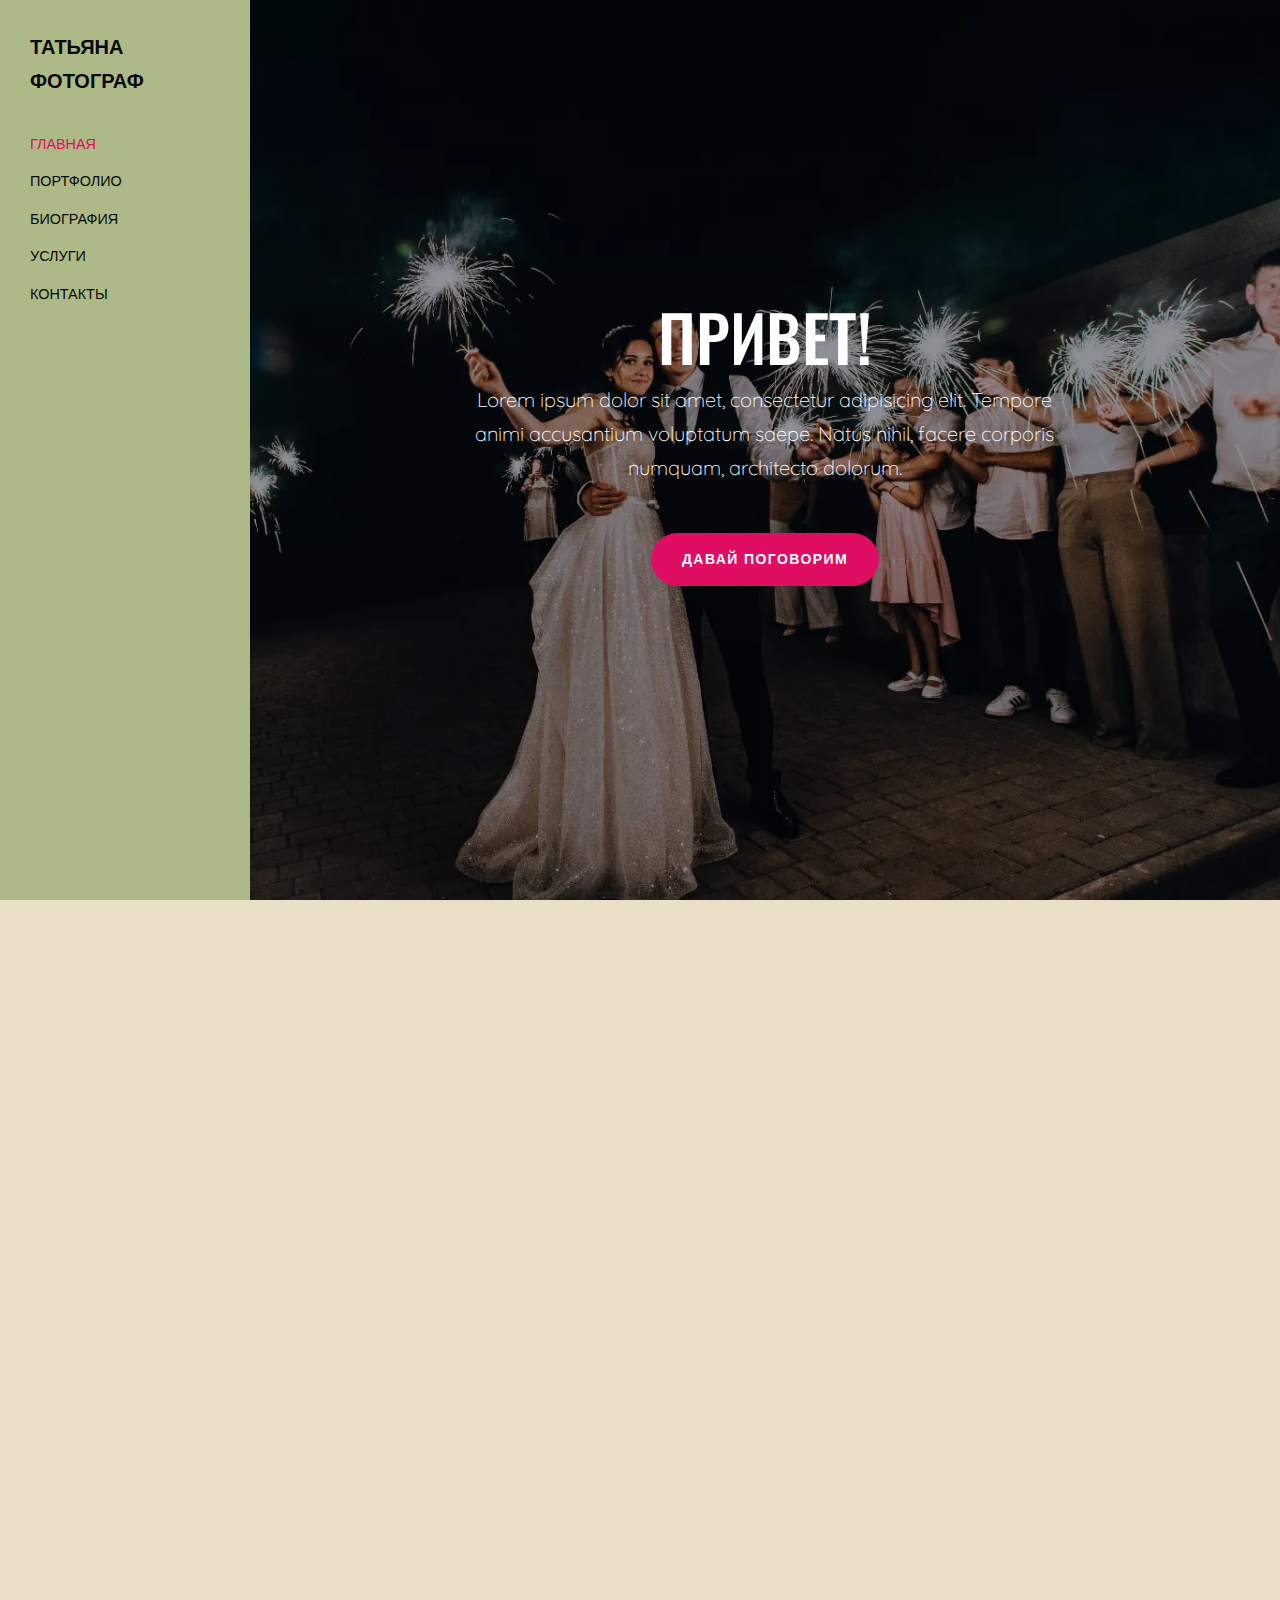
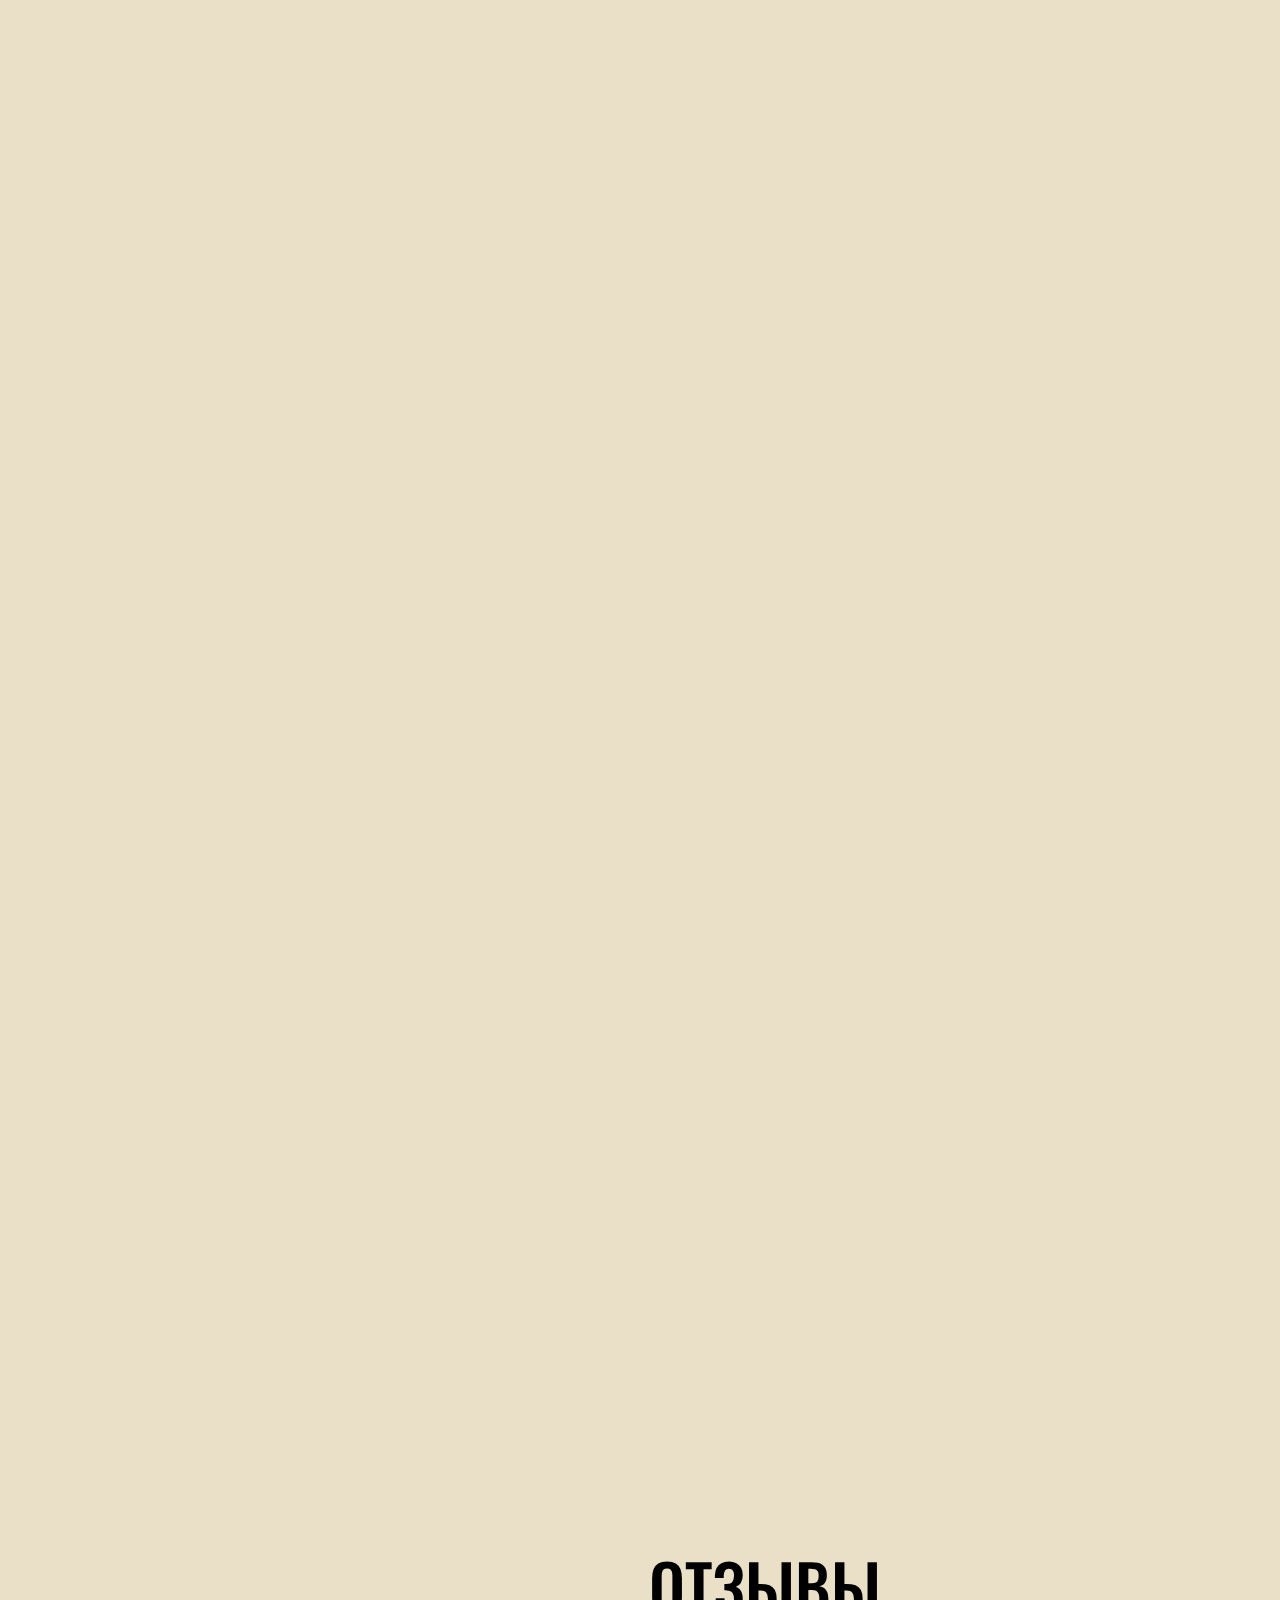
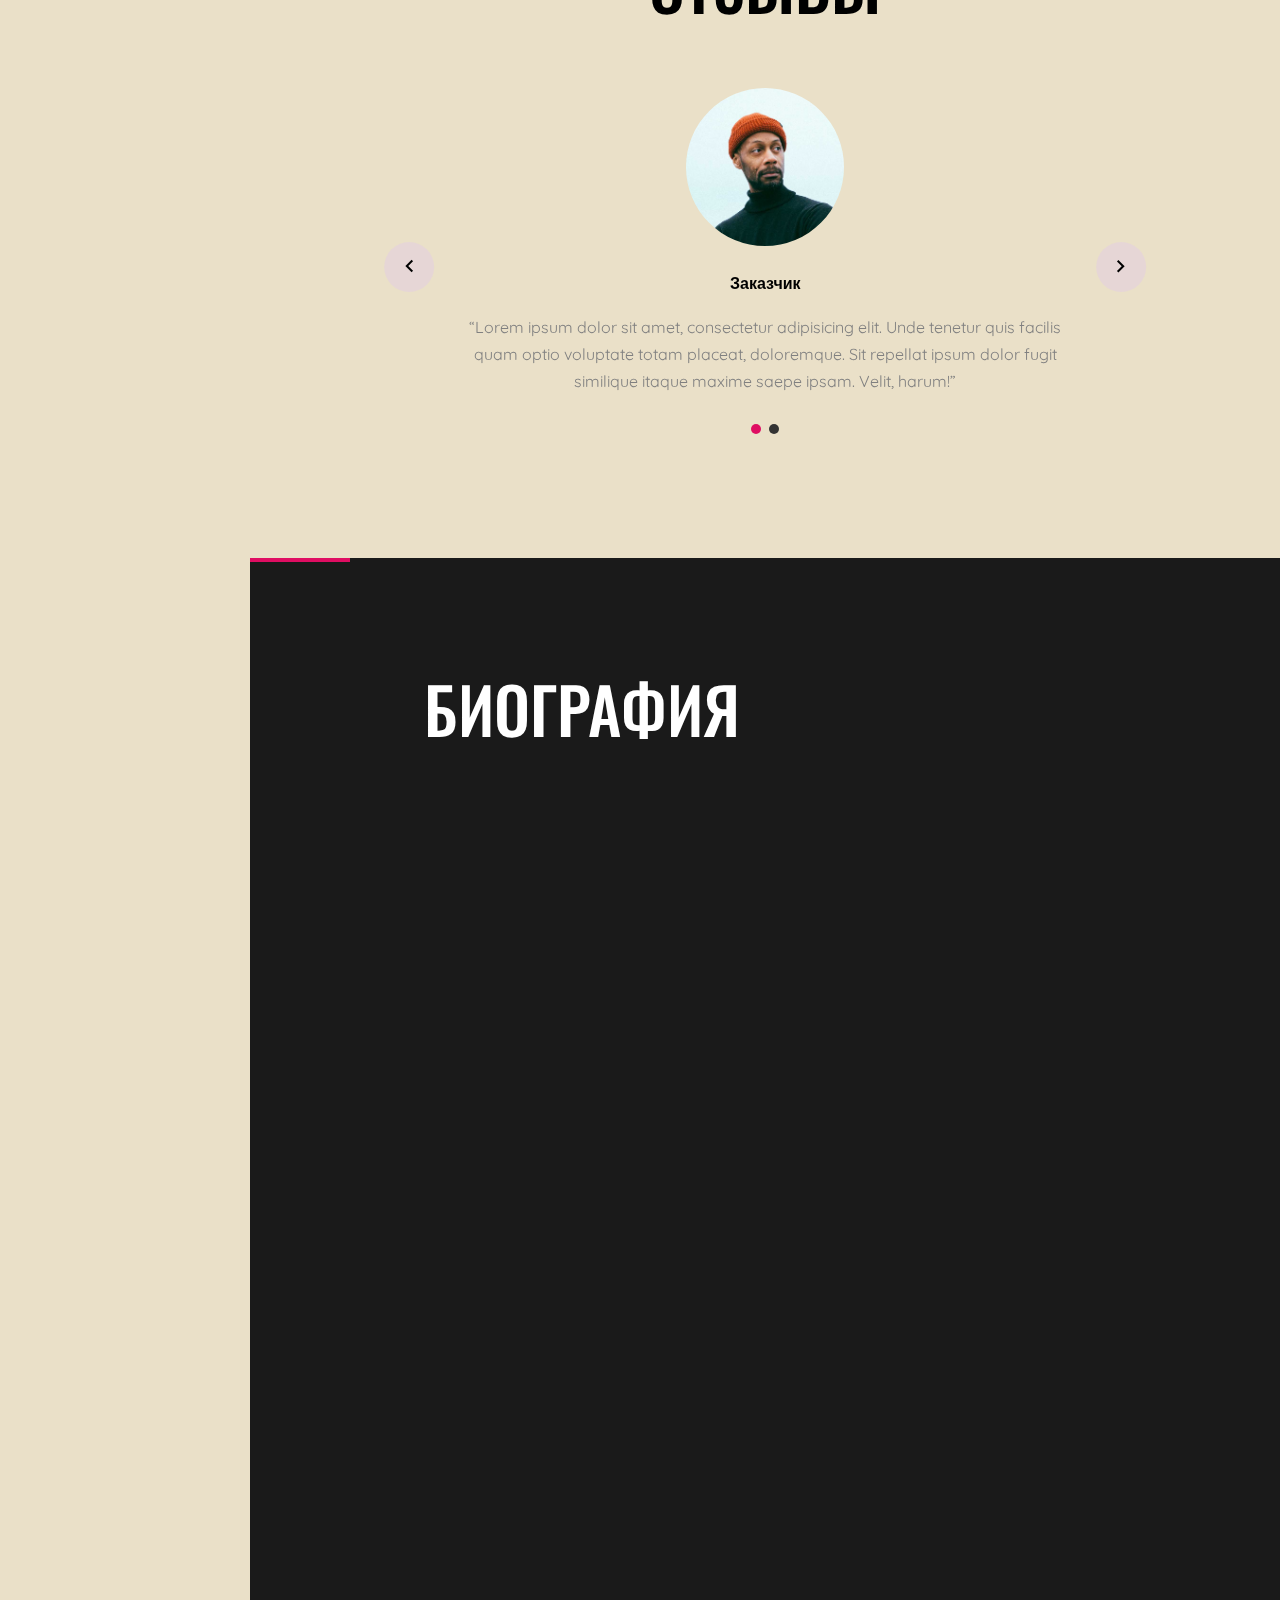
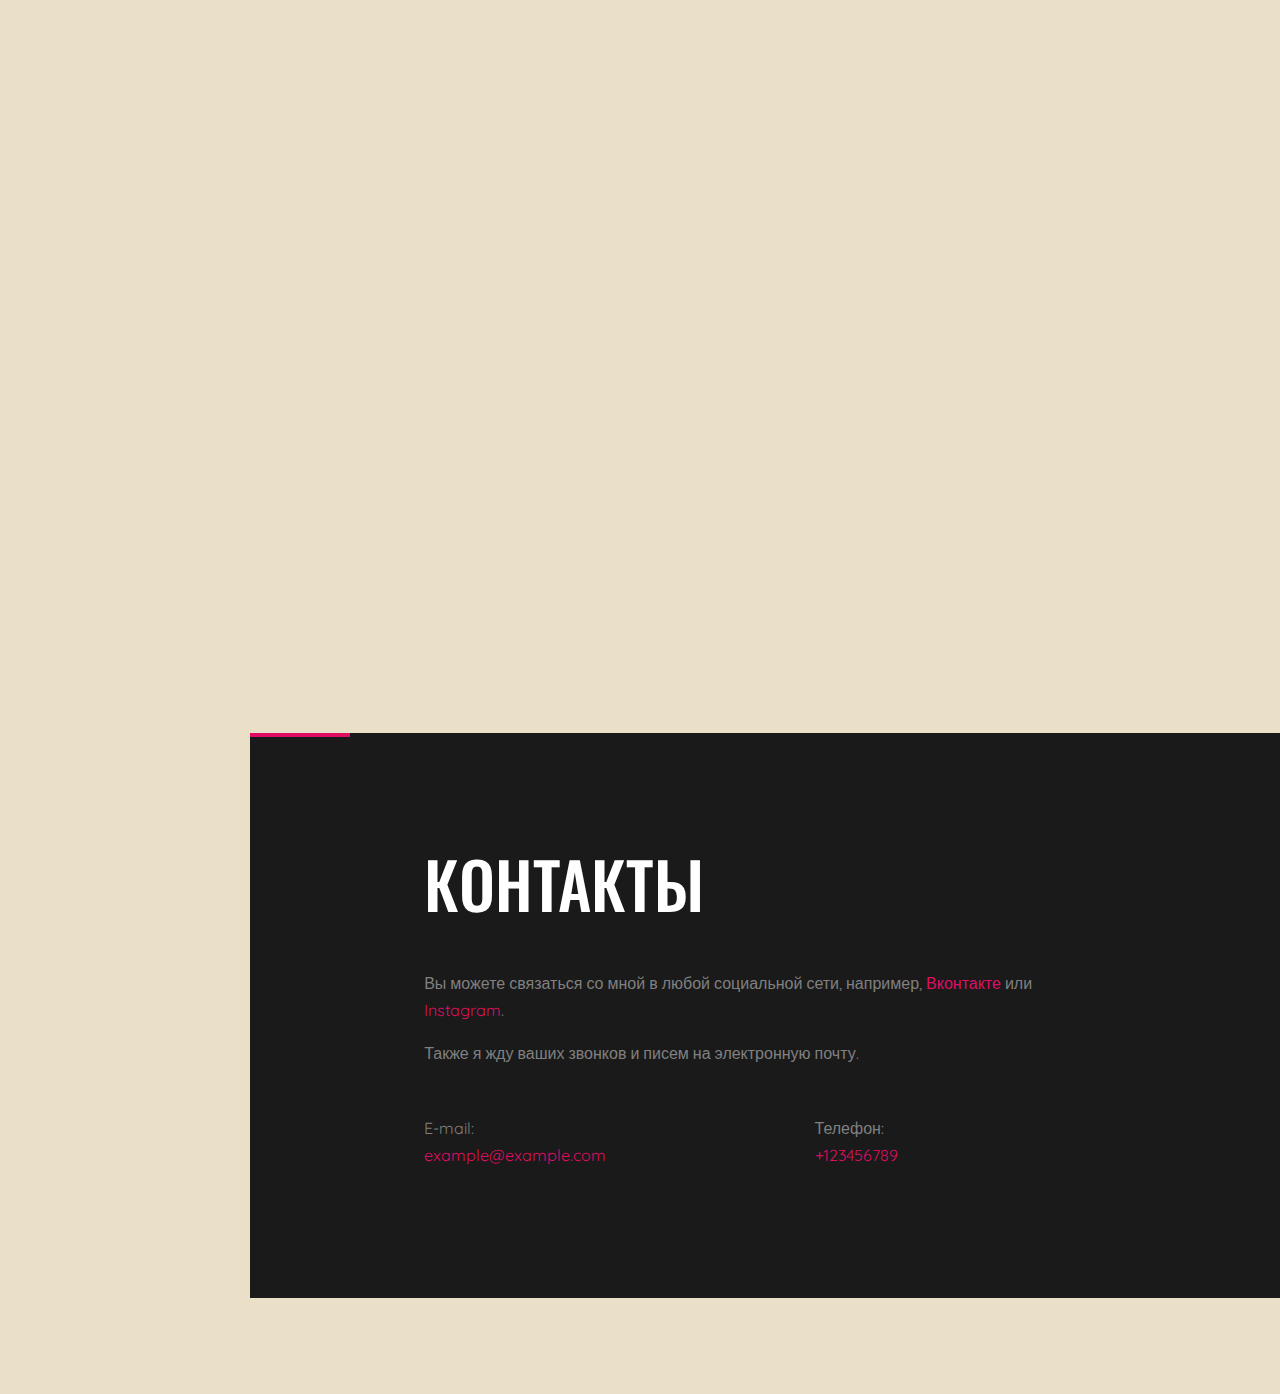
==== index.html @ 69d178c0 "new file:   css/style.css 	new file:   index.html 	new file:   single.html" ====
<!DOCTYPE html>
<html lang="ru">
  <head>
    <title>Татьяна &mdash; Фотограф</title>
    <meta charset="utf-8">
    <meta name="viewport" content="width=device-width, initial-scale=1, shrink-to-fit=no">
    <meta name="keywords" content="Базарова, Татьяна, Базарова Татьяна, Танюшка, Фотограф, Мичуринск, Тамбов, свадьбы, индивидуальные, съемки, фотография, фотографии">

    <link rel="shortcut icon" href="favicon.ico">
  
    <link href="https://fonts.googleapis.com/css?family=Quicksand:300,400,500,700,900|Oswald:400,700" rel="stylesheet">
    
    <link rel="stylesheet" href="fonts/icomoon/style.css">

    <link rel="stylesheet" href="css/bootstrap.min.css">
    <link rel="stylesheet" href="css/magnific-popup.css">
    <link rel="stylesheet" href="css/jquery-ui.css">
    <link rel="stylesheet" href="css/owl.carousel.min.css">
    <link rel="stylesheet" href="css/owl.theme.default.min.css">

    <link rel="stylesheet" href="css/bootstrap-datepicker.css">

    <link rel="stylesheet" href="fonts/flaticon/font/flaticon.css">

    <link rel="stylesheet" href="css/aos.css">
    <link rel="stylesheet" href="css/fancybox.min.css">

    <link rel="stylesheet" href="css/style.css">

  </head>
  <body data-spy="scroll" data-target=".site-navbar-target" data-offset="200">
  

  <div class="site-wrap">

  <div class="site-mobile-menu site-navbar-target">
    <div class="site-mobile-menu-header">
      <div class="site-mobile-menu-close mt-3">
        <span class="icon-close2 js-menu-toggle"></span>
      </div>
    </div>
    <div class="site-mobile-menu-body"></div>
  </div>

  <header class="header-bar d-flex d-lg-block align-items-center site-navbar-target" data-aos="fade-right">
    <div class="site-logo">
      <a href="index.html">Татьяна Фотограф</a>
    </div>
    
    <div class="d-inline-block d-lg-none ml-md-0 ml-auto py-3" style="position: relative; top: 3px;"><a href="#" class="site-menu-toggle js-menu-toggle text-black"><span class="icon-menu h3"></span></a></div>

    <div class="main-menu">
      <ul class="js-clone-nav">
        <li><a href="#section-home" class="nav-link">Главная</a></li>
        <li><a href="#section-photos" class="nav-link">Портфолио</a></li>
        <li><a href="#section-bio" class="nav-link">Биография</a></li>
        <li><a href="#section-blog" class="nav-link">Услуги</a></li>
        <li><a href="#section-contact" class="nav-link">Контакты</a></li>
      </ul>
      <!-- <ul class="social js-clone-nav">
        <li><a href="#"><span class="icon-facebook"></span></a></li>
        <li><a href="#"><span class="icon-twitter"></span></a></li>
        <li><a href="#"><span class="icon-instagram"></span></a></li>
      </ul> -->
    </div>
  </header> 

  <main class="main-content">

    <section class="site-section-hero bg-image" style="background-image: url('images/img_9.jpg');"  data-stellar-background-ratio="0.5" id="section-home">
        <div class="row justify-content-center align-items-center">
          <div class="col-md-7 text-center">
            <h1 class="text-white heading text-uppercase" data-aos="fade-up">Привет!</h1>
            <p class="lead text-white mb-5" data-aos="fade-up" data-aos-delay="100">Lorem ipsum dolor sit amet, consectetur adipisicing elit. Tempore animi accusantium voluptatum saepe. Natus nihil, facere corporis numquam, architecto dolorum.</p>
            <p data-aos="fade-up" data-aos-delay="100"><a href="#section-contact" class="btn btn-primary btn-md smoothscroll">Давай поговорим</a></p>
          </div>
        </div>
      </section>

    <div class="container-fluid">
        
      


      <section class="row align-items-stretch photos" id="section-photos">
        <div class="col-12">
        <div class="row align-items-stretch">
        
        <div class="col-6 col-md-6 col-lg-4" data-aos="fade-up">
          <a href="images/img_4.jpg" class="d-block photo-item" data-fancybox="gallery">
            <img src="images/img_4.jpg" alt="Image" class="img-fluid">
            <div class="photo-text-more">
              <span class="icon icon-search"></span>
            </div>
          </a>
        </div>
        <div class="col-6 col-md-6 col-lg-4" data-aos="fade-up" data-aos-delay="100">
          <a href="images/img_5.jpg" class="d-block photo-item" data-fancybox="gallery">
            <img src="images/img_5.jpg" alt="Image" class="img-fluid">
            <div class="photo-text-more">
              <span class="icon icon-search"></span>
            </div>
          </a>
        </div>
        <div class="col-6 col-md-6 col-lg-4" data-aos="fade-up" data-aos-delay="200">
          <a href="images/img_1.jpg" class="d-block photo-item" data-fancybox="gallery">
            <img src="images/img_1.jpg" alt="Image" class="img-fluid">
            <div class="photo-text-more">
              <span class="icon icon-search"></span>
            </div>
          </a>
        </div>

        <div class="col-6 col-md-6 col-lg-4" data-aos="fade-up">
          <a href="images/img_2.jpg" class="d-block photo-item" data-fancybox="gallery">
            <img src="images/img_2.jpg" alt="Image" class="img-fluid">
            <div class="photo-text-more">
              <span class="icon icon-search"></span>
            </div>
          </a>
        </div>
        <div class="col-6 col-md-6 col-lg-4" data-aos="fade-up" data-aos-delay="100">
          <a href="images/img_3.jpg" class="d-block photo-item" data-fancybox="gallery">
            <img src="images/img_3.jpg" alt="Image" class="img-fluid">
            <div class="photo-text-more">
              <span class="icon icon-search"></span>
            </div>
          </a>
        </div>
        <div class="col-6 col-md-6 col-lg-4" data-aos="fade-up" data-aos-delay="200">
          <a href="images/img_6.jpg" class="d-block photo-item" data-fancybox="gallery">
            <img src="images/img_6.jpg" alt="Image" class="img-fluid">
            <div class="photo-text-more">
              <span class="icon icon-search"></span>
            </div>
          </a>
        </div>

        <div class="col-6 col-md-6 col-lg-4" data-aos="fade-up">
          <a href="images/img_7.jpg" class="d-block photo-item" data-fancybox="gallery">
            <img src="images/img_7.jpg" alt="Image" class="img-fluid">
            <div class="photo-text-more">
              <span class="icon icon-search"></span>
            </div>
          </a>
        </div>
        <div class="col-6 col-md-6 col-lg-4" data-aos="fade-up" data-aos-delay="100">
          <a href="images/img_8.jpg" class="d-block photo-item" data-fancybox="gallery">
            <img src="images/img_8.jpg" alt="Image" class="img-fluid">
            <div class="photo-text-more">
              <span class="icon icon-search"></span>
            </div>
          </a>
        </div>
        <div class="col-6 col-md-6 col-lg-4" data-aos="fade-up" data-aos-delay="200">
          <a href="images/img_9.jpg" class="d-block photo-item" data-fancybox="gallery">
            <img src="images/img_9.jpg" alt="Image" class="img-fluid">
            <div class="photo-text-more">
              <span class="icon icon-search"></span>
            </div>
          </a>
        </div>


        <div class="col-6 col-md-6 col-lg-4" data-aos="fade-up">
          <a href="images/img_10.jpg" class="d-block photo-item" data-fancybox="gallery">
            <img src="images/img_10.jpg" alt="Image" class="img-fluid">
            <div class="photo-text-more">
              <span class="icon icon-search"></span>
            </div>
          </a>
        </div>
        <div class="col-6 col-md-6 col-lg-4" data-aos="fade-up" data-aos-delay="100">
          <a href="images/img_1.jpg" class="d-block photo-item" data-fancybox="gallery">
            <img src="images/img_1.jpg" alt="Image" class="img-fluid">
            <div class="photo-text-more">
              <span class="icon icon-search"></span>
            </div>
          </a>
        </div>
        <div class="col-6 col-md-6 col-lg-4" data-aos="fade-up" data-aos-delay="200">
          <a href="images/img_2.jpg" class="d-block photo-item" data-fancybox="gallery">
            <img src="images/img_2.jpg" alt="Image" class="img-fluid">
            <div class="photo-text-more">
              <span class="icon icon-search"></span>
            </div>
          </a>
        </div>

        <div class="col-6 col-md-6 col-lg-4" data-aos="fade-up">
          <a href="images/img_3.jpg" class="d-block photo-item" data-fancybox="gallery">
            <img src="images/img_3.jpg" alt="Image" class="img-fluid">
            <div class="photo-text-more">
              <span class="icon icon-search"></span>
            </div>
          </a>
        </div>
        <div class="col-6 col-md-6 col-lg-4" data-aos="fade-up" data-aos-delay="100">
          <a href="images/img_4.jpg" class="d-block photo-item" data-fancybox="gallery">
            <img src="images/img_4.jpg" alt="Image" class="img-fluid">
            <div class="photo-text-more">
              <span class="icon icon-search"></span>
            </div>
          </a>
        </div>
        <div class="col-6 col-md-6 col-lg-4" data-aos="fade-up" data-aos-delay="200">
          <a href="images/img_5.jpg" class="d-block photo-item" data-fancybox="gallery">
            <img src="images/img_5.jpg" alt="Image" class="img-fluid">
            <div class="photo-text-more">
              <span class="icon icon-search"></span>
            </div>
          </a>
        </div>

        <div class="col-6 col-md-6 col-lg-4" data-aos="fade-up">
          <a href="images/img_6.jpg" class="d-block photo-item" data-fancybox="gallery">
            <img src="images/img_6.jpg" alt="Image" class="img-fluid">
            <div class="photo-text-more">
              <span class="icon icon-search"></span>
            </div>
          </a>
        </div>
        <div class="col-6 col-md-6 col-lg-4" data-aos="fade-up" data-aos-delay="100">
          <a href="images/img_7.jpg" class="d-block photo-item" data-fancybox="gallery">
            <img src="images/img_7.jpg" alt="Image" class="img-fluid">
            <div class="photo-text-more">
              <span class="icon icon-search"></span>
            </div>
          </a>
        </div>
        <div class="col-6 col-md-6 col-lg-4" data-aos="fade-up" data-aos-delay="200">
          <a href="images/img_8.jpg" class="d-block photo-item" data-fancybox="gallery">
            <img src="images/img_8.jpg" alt="Image" class="img-fluid">
            <div class="photo-text-more">
              <span class="icon icon-search"></span>
            </div>
          </a>
        </div>

        <div class="col-6 col-md-6 col-lg-4" data-aos="fade-up" data-aos-delay="100">
          <a href="images/img_9.jpg" class="d-block photo-item" data-fancybox="gallery">
            <img src="images/img_9.jpg" alt="Image" class="img-fluid">
            <div class="photo-text-more">
              <span class="icon icon-search"></span>
            </div>
          </a>
        </div>
        <div class="col-6 col-md-6 col-lg-4" data-aos="fade-up" data-aos-delay="100">
          <a href="images/img_4.jpg" class="d-block photo-item" data-fancybox="gallery">
            <img src="images/img_4.jpg" alt="Image" class="img-fluid">
            <div class="photo-text-more">
              <span class="icon icon-search"></span>
            </div>
          </a>
        </div>
        <div class="col-6 col-md-6 col-lg-4" data-aos="fade-up" data-aos-delay="200">
          <a href="images/img_5.jpg" class="d-block photo-item" data-fancybox="gallery">
            <img src="images/img_5.jpg" alt="Image" class="img-fluid">
            <div class="photo-text-more">
              <span class="icon icon-search"></span>
            </div>
          </a>
        </div>

        

      </div>
        
    </div>
      </section> <!-- #section-photos -->

      <section class="site-section" id="section-testimonial">
        <div class="container">
          <div class="row justify-content-center">
            <div class="col-md-8 text-center">
              <h2 class="heading text-uppercase text-black">Отзывы</h2>

              <div class="row justify-content-center">
                <div class="col-md-12">

                  <div class="owl-carousel slide-one-item home-slider">

                    <div class="testimony text-center px-md-4">
                      <figure class="mx-auto d-inline-block">
                        <img src="images/person_2.jpg" alt="Image" class="mx-auto img-fluid w-25 rounded-circle">
                      </figure>
                      <p class="text-black"><strong>Заказчик</strong></p>
                      <blockquote>
                        <p>&ldquo;Lorem ipsum dolor sit amet, consectetur adipisicing elit. Unde tenetur quis facilis 
                          quam optio voluptate totam placeat, doloremque. Sit repellat ipsum dolor fugit similique itaque maxime saepe ipsam. Velit, harum!&rdquo;</p>
                      </blockquote>
                    </div>

                    <div class="testimony text-center px-md-4">
                      <figure class="mx-auto d-inline-block">
                        <img src="images/person_4.jpg" alt="Image" class="mx-auto img-fluid w-25 rounded-circle">
                      </figure>
                      <p class="text-black"><strong>Заказчик</strong></p>
                      <blockquote>
                        <p>&ldquo;Lorem ipsum dolor sit amet, consectetur adipisicing elit. Unde tenetur quis facilis 
                          quam optio voluptate totam placeat, doloremque. Sit repellat ipsum dolor fugit similique itaque maxime saepe ipsam. Velit, harum!&rdquo;</p>
                      </blockquote>
                    </div>

                  </div>

                </div>
              </div>
            </div>
          </div>
        </div>
      </section>
      
      <section class="site-section darken-bg" id="section-bio">
        <div class="container">
          <div class="row justify-content-center">
            <div class="col-md-8">
              <h2 class="heading text-uppercase text-white">Биография</h2>
              <figure class="mb-5" data-aos="fade-up"><img src="images/person_3.jpg" alt="Image" class="mx-auto img-fluid w-50 rounded"></figure>
              <div data-aos="fade-up"  data-aos-delay="100">
              <h2 class="text-white">Привет, я Татьяна</h2>
              <p>Lorem ipsum dolor sit amet, consectetur adipisicing elit. Dolor aperiam a velit. Harum eligendi quod reiciendis quos ullam libero est dolor, <a href="#">corporis dolores assumenda</a>, delectus, quidem voluptatibus dolorum temporibus enim!</p>
              <p>Neque facilis soluta, accusantium quaerat, adipisci porro animi, hic fugiat id vero placeat dolorem accusamus sapiente odio consequatur debitis beatae eius quos alias. In recusandae magnam quis ipsum, asperiores mollitia!</p>
              <h3 class="text-white mt-5">Фотограф с большим опытом</h3>
              <p>Tempore repudiandae <a href="#">rerum numquam iste</a>, quibusdam omnis voluptates quaerat veniam neque odit sit vel dolores. Optio eveniet ex laborum similique inventore sapiente tenetur. Ipsam aliquam esse voluptate qui reiciendis. Harum.</p>
              <div class="d-block d-md-flex mt-5">
                <div class="mr-md-auto mr-2">
                  <ul class="ul-check list-unstyled success">
                    <li>Optio eveniet ex laborum</li>
                    <li>Inventore sapiente tenetur</li>
                    <li>Ipsam aliquam esse</li>
                  </ul>
                </div>
                <div class="mr-md-auto">
                  <ul class="ul-check list-unstyled success">
                    <li>Optio eveniet ex laborum</li>
                    <li>Inventore sapiente tenetur</li>
                    <li>Ipsam aliquam esse</li>
                  </ul>
                </div>

              </div>
              </div>
            </div>
          </div>
        </div>
      </section>

      <section class="site-section" id="section-blog">
        <div class="container">
          <div class="row justify-content-center">
            <div class="col-md-8">
              <div class="row">
                <h2 class="heading text-uppercase text-black"  data-aos="fade-up">Услуги</h2>
                <div class="col-md-12 mb-4" data-aos="fade-up">
                  <div class="d-md-flex d-block price align-items-start">
                    <div class="mr-0 mr-md-5 mb-3 img-wrap"><a href="single.html"><img src="images/blog_1.jpg" alt="Image" class="img-fluid"></a></div>
                    <div>
                      <h2 class="mt-0 mb-2"><a href="single.html">Свадебная съемка</a></h2>
                      <div class="meta mb-3">Стоимость <a href="#">2000 ₽</a></div>
                      <p>Lorem ipsum dolor sit amet, consectetur adipisicing elit. Officiis aliquid doloremque qui, saepe alias eum?</p>
                    </div>
                  </div>
                </div>

                <div class="col-md-12 mb-4" data-aos="fade-up">
                  <div class="d-md-flex d-block price align-items-start">
                    <div class="mr-0 mr-md-5 mb-3 img-wrap"><a href="single.html"><img src="images/blog_2.jpg" alt="Image" class="img-fluid"></a></div>
                    <div>
                      <h2 class="mt-0 mb-2"><a href="single.html">Индивидуальная фотосессия</a></h2>
                      <div class="meta mb-3">Стоимость <a href="#">2000 ₽</a></div>
                      <p>Lorem ipsum dolor sit amet, consectetur adipisicing elit. Officiis aliquid doloremque qui, saepe alias eum?</p>
                    </div>
                  </div>
                </div>

                <div class="col-md-12 mb-4" data-aos="fade-up">
                  <div class="d-md-flex d-block price align-items-start">
                    <div class="mr-0 mr-md-5 mb-3 img-wrap"><a href="single.html"><img src="images/blog_3.jpg" alt="Image" class="img-fluid"></a></div>
                    <div>
                      <h2 class="mt-0 mb-2"><a href="single.html">Крестины</a></h2>
                      <div class="meta mb-3">Стоимость <a href="#">2000 ₽</a></div>
                      <p>Lorem ipsum dolor sit amet, consectetur adipisicing elit. Officiis aliquid doloremque qui, saepe alias eum?</p>
                    </div>
                  </div>
                </div>

                <div class="col-md-12 mb-4" data-aos="fade-up">
                  <div class="d-md-flex d-block price align-items-start">
                    <div class="mr-0 mr-md-5 mb-3 img-wrap"><a href="single.html"><img src="images/blog_4.jpg" alt="Image" class="img-fluid"></a></div>
                    <div>
                      <h2 class="mt-0 mb-2"><a href="single.html">Праздничныя фотосессия</a></h2>
                      <div class="meta mb-3">Стоимость <a href="#">2000 ₽</a></div>
                      <p>Lorem ipsum dolor sit amet, consectetur adipisicing elit. Officiis aliquid doloremque qui, saepe alias eum?</p>
                    </div>
                  </div>
                </div>  

                <!-- <div class="col-12 text-center">
                  <div class="custom-pagination">
                    <span>1</span>
                    <a href="#">2</a>
                    <a href="#">3</a>
                    <span>...</span>
                    <a href="#">7</a>
                  </div> -->
                </div>
              </div>
            </div>
          </div>
        </div>
      </section>


      <section class="site-section darken-bg" id="section-contact">
        <div class="container">
          <div class="row justify-content-center">
            <div class="col-md-8">
              <h2 class="text-white mb-5 heading">Контакты</h2>
              <p>Вы можете связаться со мной в любой социальной сети, например, <a href="#">Вконтакте</a> или <a href="#">Instagram</a>.</p>
              <p>Также я жду ваших звонков и писем на электронную почту.</p>
              <div class="d-block d-md-flex mt-5">
                <div class="mr-md-auto mr-2">
                  <ul class="list-unstyled">
                    <li>E-mail:</li>
                    <li><a href="mailto:example@example.com">example@example.com</a></li>
                  </ul>
                </div>
                <div class="mr-md-auto">
                  <ul class="list-unstyled">
                    <li>Телефон:</li>
                    <li><a href="tel:+123456789">+123456789</a></li>
                  </ul>
                </div>

              </div>
              
              <!-- <table class="table table-bordered table-striped table-borderless">
                <tr>
                  <th>E-mail</th>
                  <th>Телефон</th>
                </tr>
                <tr>
                  <td><a href="mailto:example@example.com">example@example.com</a></td>
                  <td>+7999999999</td>
                </tr>
              </table> -->


              <!-- <form action="#">

                    <div class="row form-group">
                      <div class="col-md-6 mb-3 mb-md-0">
                        <label class="text-white" for="fname">Имя</label>
                        <input type="text" id="fname" class="form-control">
                      </div>
                      <div class="col-md-6">
                        <label class="text-white" for="lname">Фамилия</label>
                        <input type="text" id="lname" class="form-control">
                      </div>
                    </div>

                    <div class="row form-group">
                      
                      <div class="col-md-12">
                        <label class="text-white" for="email">Email</label> 
                        <input type="email" id="email" class="form-control">
                      </div>
                    </div>

                    <div class="row form-group">
                      
                      <div class="col-md-12">
                        <label class="text-white" for="subject">Тема</label> 
                        <input type="subject" id="subject" class="form-control">
                      </div>
                    </div>

                    <div class="row form-group mb-5">
                      <div class="col-md-12">
                        <label class="text-white" for="message">Сообщение</label> 
                        <textarea name="message" id="message" cols="30" rows="7" class="form-control" placeholder="Напишите здесь что бы Вы хотели бы обсудить..."></textarea>
                      </div>
                    </div>

                    <div class="row form-group">
                      <div class="col-md-12">
                        <input type="submit" value="Отправить" class="btn btn-primary btn-md text-white">
                      </div>
                    </div>

        
                  </form> -->
            </div>
          </div>
        </div>
      </section>

      <div class="row justify-content-center">
        <div class="col-md-12 text-center py-5">
        </div>
      </div>
    </div>
  </main>

</div> <!-- .site-wrap -->

  <script src="js/jquery-3.3.1.min.js"></script>
  <script src="js/jquery-migrate-3.0.1.min.js"></script>
  <script src="js/jquery.easing.1.3.js"></script>
  <script src="js/jquery-ui.js"></script>
  <script src="js/popper.min.js"></script>
  <script src="js/bootstrap.min.js"></script>
  <script src="js/owl.carousel.min.js"></script>
  <script src="js/jquery.stellar.min.js"></script>
  <script src="js/jquery.countdown.min.js"></script>
  <script src="js/jquery.magnific-popup.min.js"></script>
  <script src="js/bootstrap-datepicker.min.js"></script>
  <script src="js/aos.js"></script>
  

  <script src="js/jquery.fancybox.min.js"></script>

  <script src="js/main.js"></script>
    
  </body>
</html>
---- fonts/icomoon/style.css ----
@font-face {
  font-family: 'icomoon';
  src:  url('fonts/icomoon.eot?10si43');
  src:  url('fonts/icomoon.eot?10si43#iefix') format('embedded-opentype'),
    url('fonts/icomoon.ttf?10si43') format('truetype'),
    url('fonts/icomoon.woff?10si43') format('woff'),
    url('fonts/icomoon.svg?10si43#icomoon') format('svg');
  font-weight: normal;
  font-style: normal;
}

[class^="icon-"], [class*=" icon-"] {
  /* use !important to prevent issues with browser extensions that change fonts */
  font-family: 'icomoon' !important;
  speak: none;
  font-style: normal;
  font-weight: normal;
  font-variant: normal;
  text-transform: none;
  line-height: 1;

  /* Better Font Rendering =========== */
  -webkit-font-smoothing: antialiased;
  -moz-osx-font-smoothing: grayscale;
}

.icon-asterisk:before {
  content: "\f069";
}
.icon-plus:before {
  content: "\f067";
}
.icon-question:before {
  content: "\f128";
}
.icon-minus:before {
  content: "\f068";
}
.icon-glass:before {
  content: "\f000";
}
.icon-music:before {
  content: "\f001";
}
.icon-search:before {
  content: "\f002";
}
.icon-envelope-o:before {
  content: "\f003";
}
.icon-heart:before {
  content: "\f004";
}
.icon-star:before {
  content: "\f005";
}
.icon-star-o:before {
  content: "\f006";
}
.icon-user:before {
  content: "\f007";
}
.icon-film:before {
  content: "\f008";
}
.icon-th-large:before {
  content: "\f009";
}
.icon-th:before {
  content: "\f00a";
}
.icon-th-list:before {
  content: "\f00b";
}
.icon-check:before {
  content: "\f00c";
}
.icon-close:before {
  content: "\f00d";
}
.icon-remove:before {
  content: "\f00d";
}
.icon-times:before {
  content: "\f00d";
}
.icon-search-plus:before {
  content: "\f00e";
}
.icon-search-minus:before {
  content: "\f010";
}
.icon-power-off:before {
  content: "\f011";
}
.icon-signal:before {
  content: "\f012";
}
.icon-cog:before {
  content: "\f013";
}
.icon-gear:before {
  content: "\f013";
}
.icon-trash-o:before {
  content: "\f014";
}
.icon-home:before {
  content: "\f015";
}
.icon-file-o:before {
  content: "\f016";
}
.icon-clock-o:before {
  content: "\f017";
}
.icon-road:before {
  content: "\f018";
}
.icon-download:before {
  content: "\f019";
}
.icon-arrow-circle-o-down:before {
  content: "\f01a";
}
.icon-arrow-circle-o-up:before {
  content: "\f01b";
}
.icon-inbox:before {
  content: "\f01c";
}
.icon-play-circle-o:before {
  content: "\f01d";
}
.icon-repeat:before {
  content: "\f01e";
}
.icon-rotate-right:before {
  content: "\f01e";
}
.icon-refresh:before {
  content: "\f021";
}
.icon-list-alt:before {
  content: "\f022";
}
.icon-lock:before {
  content: "\f023";
}
.icon-flag:before {
  content: "\f024";
}
.icon-headphones:before {
  content: "\f025";
}
.icon-volume-off:before {
  content: "\f026";
}
.icon-volume-down:before {
  content: "\f027";
}
.icon-volume-up:before {
  content: "\f028";
}
.icon-qrcode:before {
  content: "\f029";
}
.icon-barcode:before {
  content: "\f02a";
}
.icon-tag:before {
  content: "\f02b";
}
.icon-tags:before {
  content: "\f02c";
}
.icon-book:before {
  content: "\f02d";
}
.icon-bookmark:before {
  content: "\f02e";
}
.icon-print:before {
  content: "\f02f";
}
.icon-camera:before {
  content: "\f030";
}
.icon-font:before {
  content: "\f031";
}
.icon-bold:before {
  content: "\f032";
}
.icon-italic:before {
  content: "\f033";
}
.icon-text-height:before {
  content: "\f034";
}
.icon-text-width:before {
  content: "\f035";
}
.icon-align-left:before {
  content: "\f036";
}
.icon-align-center:before {
  content: "\f037";
}
.icon-align-right:before {
  content: "\f038";
}
.icon-align-justify:before {
  content: "\f039";
}
.icon-list:before {
  content: "\f03a";
}
.icon-dedent:before {
  content: "\f03b";
}
.icon-outdent:before {
  content: "\f03b";
}
.icon-indent:before {
  content: "\f03c";
}
.icon-video-camera:before {
  content: "\f03d";
}
.icon-image:before {
  content: "\f03e";
}
.icon-photo:before {
  content: "\f03e";
}
.icon-picture-o:before {
  content: "\f03e";
}
.icon-pencil:before {
  content: "\f040";
}
.icon-map-marker:before {
  content: "\f041";
}
.icon-adjust:before {
  content: "\f042";
}
.icon-tint:before {
  content: "\f043";
}
.icon-edit:before {
  content: "\f044";
}
.icon-pencil-square-o:before {
  content: "\f044";
}
.icon-share-square-o:before {
  content: "\f045";
}
.icon-check-square-o:before {
  content: "\f046";
}
.icon-arrows:before {
  content: "\f047";
}
.icon-step-backward:before {
  content: "\f048";
}
.icon-fast-backward:before {
  content: "\f049";
}
.icon-backward:before {
  content: "\f04a";
}
.icon-play:before {
  content: "\f04b";
}
.icon-pause:before {
  content: "\f04c";
}
.icon-stop:before {
  content: "\f04d";
}
.icon-forward:before {
  content: "\f04e";
}
.icon-fast-forward:before {
  content: "\f050";
}
.icon-step-forward:before {
  content: "\f051";
}
.icon-eject:before {
  content: "\f052";
}
.icon-chevron-left:before {
  content: "\f053";
}
.icon-chevron-right:before {
  content: "\f054";
}
.icon-plus-circle:before {
  content: "\f055";
}
.icon-minus-circle:before {
  content: "\f056";
}
.icon-times-circle:before {
  content: "\f057";
}
.icon-check-circle:before {
  content: "\f058";
}
.icon-question-circle:before {
  content: "\f059";
}
.icon-info-circle:before {
  content: "\f05a";
}
.icon-crosshairs:before {
  content: "\f05b";
}
.icon-times-circle-o:before {
  content: "\f05c";
}
.icon-check-circle-o:before {
  content: "\f05d";
}
.icon-ban:before {
  content: "\f05e";
}
.icon-arrow-left:before {
  content: "\f060";
}
.icon-arrow-right:before {
  content: "\f061";
}
.icon-arrow-up:before {
  content: "\f062";
}
.icon-arrow-down:before {
  content: "\f063";
}
.icon-mail-forward:before {
  content: "\f064";
}
.icon-share:before {
  content: "\f064";
}
.icon-expand:before {
  content: "\f065";
}
.icon-compress:before {
  content: "\f066";
}
.icon-exclamation-circle:before {
  content: "\f06a";
}
.icon-gift:before {
  content: "\f06b";
}
.icon-leaf:before {
  content: "\f06c";
}
.icon-fire:before {
  content: "\f06d";
}
.icon-eye:before {
  content: "\f06e";
}
.icon-eye-slash:before {
  content: "\f070";
}
.icon-exclamation-triangle:before {
  content: "\f071";
}
.icon-warning:before {
  content: "\f071";
}
.icon-plane:before {
  content: "\f072";
}
.icon-calendar:before {
  content: "\f073";
}
.icon-random:before {
  content: "\f074";
}
.icon-comment:before {
  content: "\f075";
}
.icon-magnet:before {
  content: "\f076";
}
.icon-chevron-up:before {
  content: "\f077";
}
.icon-chevron-down:before {
  content: "\f078";
}
.icon-retweet:before {
  content: "\f079";
}
.icon-shopping-cart:before {
  content: "\f07a";
}
.icon-folder:before {
  content: "\f07b";
}
.icon-folder-open:before {
  content: "\f07c";
}
.icon-arrows-v:before {
  content: "\f07d";
}
.icon-arrows-h:before {
  content: "\f07e";
}
.icon-bar-chart:before {
  content: "\f080";
}
.icon-bar-chart-o:before {
  content: "\f080";
}
.icon-twitter-square:before {
  content: "\f081";
}
.icon-facebook-square:before {
  content: "\f082";
}
.icon-camera-retro:before {
  content: "\f083";
}
.icon-key:before {
  content: "\f084";
}
.icon-cogs:before {
  content: "\f085";
}
.icon-gears:before {
  content: "\f085";
}
.icon-comments:before {
  content: "\f086";
}
.icon-thumbs-o-up:before {
  content: "\f087";
}
.icon-thumbs-o-down:before {
  content: "\f088";
}
.icon-star-half:before {
  content: "\f089";
}
.icon-heart-o:before {
  content: "\f08a";
}
.icon-sign-out:before {
  content: "\f08b";
}
.icon-linkedin-square:before {
  content: "\f08c";
}
.icon-thumb-tack:before {
  content: "\f08d";
}
.icon-external-link:before {
  content: "\f08e";
}
.icon-sign-in:before {
  content: "\f090";
}
.icon-trophy:before {
  content: "\f091";
}
.icon-github-square:before {
  content: "\f092";
}
.icon-upload:before {
  content: "\f093";
}
.icon-lemon-o:before {
  content: "\f094";
}
.icon-phone:before {
  content: "\f095";
}
.icon-square-o:before {
  content: "\f096";
}
.icon-bookmark-o:before {
  content: "\f097";
}
.icon-phone-square:before {
  content: "\f098";
}
.icon-twitter:before {
  content: "\f099";
}
.icon-facebook:before {
  content: "\f09a";
}
.icon-facebook-f:before {
  content: "\f09a";
}
.icon-github:before {
  content: "\f09b";
}
.icon-unlock:before {
  content: "\f09c";
}
.icon-credit-card:before {
  content: "\f09d";
}
.icon-feed:before {
  content: "\f09e";
}
.icon-rss:before {
  content: "\f09e";
}
.icon-hdd-o:before {
  content: "\f0a0";
}
.icon-bullhorn:before {
  content: "\f0a1";
}
.icon-bell-o:before {
  content: "\f0a2";
}
.icon-certificate:before {
  content: "\f0a3";
}
.icon-hand-o-right:before {
  content: "\f0a4";
}
.icon-hand-o-left:before {
  content: "\f0a5";
}
.icon-hand-o-up:before {
  content: "\f0a6";
}
.icon-hand-o-down:before {
  content: "\f0a7";
}
.icon-arrow-circle-left:before {
  content: "\f0a8";
}
.icon-arrow-circle-right:before {
  content: "\f0a9";
}
.icon-arrow-circle-up:before {
  content: "\f0aa";
}
.icon-arrow-circle-down:before {
  content: "\f0ab";
}
.icon-globe:before {
  content: "\f0ac";
}
.icon-wrench:before {
  content: "\f0ad";
}
.icon-tasks:before {
  content: "\f0ae";
}
.icon-filter:before {
  content: "\f0b0";
}
.icon-briefcase:before {
  content: "\f0b1";
}
.icon-arrows-alt:before {
  content: "\f0b2";
}
.icon-group:before {
  content: "\f0c0";
}
.icon-users:before {
  content: "\f0c0";
}
.icon-chain:before {
  content: "\f0c1";
}
.icon-link:before {
  content: "\f0c1";
}
.icon-cloud:before {
  content: "\f0c2";
}
.icon-flask:before {
  content: "\f0c3";
}
.icon-cut:before {
  content: "\f0c4";
}
.icon-scissors:before {
  content: "\f0c4";
}
.icon-copy:before {
  content: "\f0c5";
}
.icon-files-o:before {
  content: "\f0c5";
}
.icon-paperclip:before {
  content: "\f0c6";
}
.icon-floppy-o:before {
  content: "\f0c7";
}
.icon-save:before {
  content: "\f0c7";
}
.icon-square:before {
  content: "\f0c8";
}
.icon-bars:before {
  content: "\f0c9";
}
.icon-navicon:before {
  content: "\f0c9";
}
.icon-reorder:before {
  content: "\f0c9";
}
.icon-list-ul:before {
  content: "\f0ca";
}
.icon-list-ol:before {
  content: "\f0cb";
}
.icon-strikethrough:before {
  content: "\f0cc";
}
.icon-underline:before {
  content: "\f0cd";
}
.icon-table:before {
  content: "\f0ce";
}
.icon-magic:before {
  content: "\f0d0";
}
.icon-truck:before {
  content: "\f0d1";
}
.icon-pinterest:before {
  content: "\f0d2";
}
.icon-pinterest-square:before {
  content: "\f0d3";
}
.icon-google-plus-square:before {
  content: "\f0d4";
}
.icon-google-plus:before {
  content: "\f0d5";
}
.icon-money:before {
  content: "\f0d6";
}
.icon-caret-down:before {
  content: "\f0d7";
}
.icon-caret-up:before {
  content: "\f0d8";
}
.icon-caret-left:before {
  content: "\f0d9";
}
.icon-caret-right:before {
  content: "\f0da";
}
.icon-columns:before {
  content: "\f0db";
}
.icon-sort:before {
  content: "\f0dc";
}
.icon-unsorted:before {
  content: "\f0dc";
}
.icon-sort-desc:before {
  content: "\f0dd";
}
.icon-sort-down:before {
  content: "\f0dd";
}
.icon-sort-asc:before {
  content: "\f0de";
}
.icon-sort-up:before {
  content: "\f0de";
}
.icon-envelope:before {
  content: "\f0e0";
}
.icon-linkedin:before {
  content: "\f0e1";
}
.icon-rotate-left:before {
  content: "\f0e2";
}
.icon-undo:before {
  content: "\f0e2";
}
.icon-gavel:before {
  content: "\f0e3";
}
.icon-legal:before {
  content: "\f0e3";
}
.icon-dashboard:before {
  content: "\f0e4";
}
.icon-tachometer:before {
  content: "\f0e4";
}
.icon-comment-o:before {
  content: "\f0e5";
}
.icon-comments-o:before {
  content: "\f0e6";
}
.icon-bolt:before {
  content: "\f0e7";
}
.icon-flash:before {
  content: "\f0e7";
}
.icon-sitemap:before {
  content: "\f0e8";
}
.icon-umbrella:before {
  content: "\f0e9";
}
.icon-clipboard:before {
  content: "\f0ea";
}
.icon-paste:before {
  content: "\f0ea";
}
.icon-lightbulb-o:before {
  content: "\f0eb";
}
.icon-exchange:before {
  content: "\f0ec";
}
.icon-cloud-download:before {
  content: "\f0ed";
}
.icon-cloud-upload:before {
  content: "\f0ee";
}
.icon-user-md:before {
  content: "\f0f0";
}
.icon-stethoscope:before {
  content: "\f0f1";
}
.icon-suitcase:before {
  content: "\f0f2";
}
.icon-bell:before {
  content: "\f0f3";
}
.icon-coffee:before {
  content: "\f0f4";
}
.icon-cutlery:before {
  content: "\f0f5";
}
.icon-file-text-o:before {
  content: "\f0f6";
}
.icon-building-o:before {
  content: "\f0f7";
}
.icon-hospital-o:before {
  content: "\f0f8";
}
.icon-ambulance:before {
  content: "\f0f9";
}
.icon-medkit:before {
  content: "\f0fa";
}
.icon-fighter-jet:before {
  content: "\f0fb";
}
.icon-beer:before {
  content: "\f0fc";
}
.icon-h-square:before {
  content: "\f0fd";
}
.icon-plus-square:before {
  content: "\f0fe";
}
.icon-angle-double-left:before {
  content: "\f100";
}
.icon-angle-double-right:before {
  content: "\f101";
}
.icon-angle-double-up:before {
  content: "\f102";
}
.icon-angle-double-down:before {
  content: "\f103";
}
.icon-angle-left:before {
  content: "\f104";
}
.icon-angle-right:before {
  content: "\f105";
}
.icon-angle-up:before {
  content: "\f106";
}
.icon-angle-down:before {
  content: "\f107";
}
.icon-desktop:before {
  content: "\f108";
}
.icon-laptop:before {
  content: "\f109";
}
.icon-tablet:before {
  content: "\f10a";
}
.icon-mobile:before {
  content: "\f10b";
}
.icon-mobile-phone:before {
  content: "\f10b";
}
.icon-circle-o:before {
  content: "\f10c";
}
.icon-quote-left:before {
  content: "\f10d";
}
.icon-quote-right:before {
  content: "\f10e";
}
.icon-spinner:before {
  content: "\f110";
}
.icon-circle:before {
  content: "\f111";
}
.icon-mail-reply:before {
  content: "\f112";
}
.icon-reply:before {
  content: "\f112";
}
.icon-github-alt:before {
  content: "\f113";
}
.icon-folder-o:before {
  content: "\f114";
}
.icon-folder-open-o:before {
  content: "\f115";
}
.icon-smile-o:before {
  content: "\f118";
}
.icon-frown-o:before {
  content: "\f119";
}
.icon-meh-o:before {
  content: "\f11a";
}
.icon-gamepad:before {
  content: "\f11b";
}
.icon-keyboard-o:before {
  content: "\f11c";
}
.icon-flag-o:before {
  content: "\f11d";
}
.icon-flag-checkered:before {
  content: "\f11e";
}
.icon-terminal:before {
  content: "\f120";
}
.icon-code:before {
  content: "\f121";
}
.icon-mail-reply-all:before {
  content: "\f122";
}
.icon-reply-all:before {
  content: "\f122";
}
.icon-star-half-empty:before {
  content: "\f123";
}
.icon-star-half-full:before {
  content: "\f123";
}
.icon-star-half-o:before {
  content: "\f123";
}
.icon-location-arrow:before {
  content: "\f124";
}
.icon-crop:before {
  content: "\f125";
}
.icon-code-fork:before {
  content: "\f126";
}
.icon-chain-broken:before {
  content: "\f127";
}
.icon-unlink:before {
  content: "\f127";
}
.icon-info:before {
  content: "\f129";
}
.icon-exclamation:before {
  content: "\f12a";
}
.icon-superscript:before {
  content: "\f12b";
}
.icon-subscript:before {
  content: "\f12c";
}
.icon-eraser:before {
  content: "\f12d";
}
.icon-puzzle-piece:before {
  content: "\f12e";
}
.icon-microphone:before {
  content: "\f130";
}
.icon-microphone-slash:before {
  content: "\f131";
}
.icon-shield:before {
  content: "\f132";
}
.icon-calendar-o:before {
  content: "\f133";
}
.icon-fire-extinguisher:before {
  content: "\f134";
}
.icon-rocket:before {
  content: "\f135";
}
.icon-maxcdn:before {
  content: "\f136";
}
.icon-chevron-circle-left:before {
  content: "\f137";
}
.icon-chevron-circle-right:before {
  content: "\f138";
}
.icon-chevron-circle-up:before {
  content: "\f139";
}
.icon-chevron-circle-down:before {
  content: "\f13a";
}
.icon-html5:before {
  content: "\f13b";
}
.icon-css3:before {
  content: "\f13c";
}
.icon-anchor:before {
  content: "\f13d";
}
.icon-unlock-alt:before {
  content: "\f13e";
}
.icon-bullseye:before {
  content: "\f140";
}
.icon-ellipsis-h:before {
  content: "\f141";
}
.icon-ellipsis-v:before {
  content: "\f142";
}
.icon-rss-square:before {
  content: "\f143";
}
.icon-play-circle:before {
  content: "\f144";
}
.icon-ticket:before {
  content: "\f145";
}
.icon-minus-square:before {
  content: "\f146";
}
.icon-minus-square-o:before {
  content: "\f147";
}
.icon-level-up:before {
  content: "\f148";
}
.icon-level-down:before {
  content: "\f149";
}
.icon-check-square:before {
  content: "\f14a";
}
.icon-pencil-square:before {
  content: "\f14b";
}
.icon-external-link-square:before {
  content: "\f14c";
}
.icon-share-square:before {
  content: "\f14d";
}
.icon-compass:before {
  content: "\f14e";
}
.icon-caret-square-o-down:before {
  content: "\f150";
}
.icon-toggle-down:before {
  content: "\f150";
}
.icon-caret-square-o-up:before {
  content: "\f151";
}
.icon-toggle-up:before {
  content: "\f151";
}
.icon-caret-square-o-right:before {
  content: "\f152";
}
.icon-toggle-right:before {
  content: "\f152";
}
.icon-eur:before {
  content: "\f153";
}
.icon-euro:before {
  content: "\f153";
}
.icon-gbp:before {
  content: "\f154";
}
.icon-dollar:before {
  content: "\f155";
}
.icon-usd:before {
  content: "\f155";
}
.icon-inr:before {
  content: "\f156";
}
.icon-rupee:before {
  content: "\f156";
}
.icon-cny:before {
  content: "\f157";
}
.icon-jpy:before {
  content: "\f157";
}
.icon-rmb:before {
  content: "\f157";
}
.icon-yen:before {
  content: "\f157";
}
.icon-rouble:before {
  content: "\f158";
}
.icon-rub:before {
  content: "\f158";
}
.icon-ruble:before {
  content: "\f158";
}
.icon-krw:before {
  content: "\f159";
}
.icon-won:before {
  content: "\f159";
}
.icon-bitcoin:before {
  content: "\f15a";
}
.icon-btc:before {
  content: "\f15a";
}
.icon-file:before {
  content: "\f15b";
}
.icon-file-text:before {
  content: "\f15c";
}
.icon-sort-alpha-asc:before {
  content: "\f15d";
}
.icon-sort-alpha-desc:before {
  content: "\f15e";
}
.icon-sort-amount-asc:before {
  content: "\f160";
}
.icon-sort-amount-desc:before {
  content: "\f161";
}
.icon-sort-numeric-asc:before {
  content: "\f162";
}
.icon-sort-numeric-desc:before {
  content: "\f163";
}
.icon-thumbs-up:before {
  content: "\f164";
}
.icon-thumbs-down:before {
  content: "\f165";
}
.icon-youtube-square:before {
  content: "\f166";
}
.icon-youtube:before {
  content: "\f167";
}
.icon-xing:before {
  content: "\f168";
}
.icon-xing-square:before {
  content: "\f169";
}
.icon-youtube-play:before {
  content: "\f16a";
}
.icon-dropbox:before {
  content: "\f16b";
}
.icon-stack-overflow:before {
  content: "\f16c";
}
.icon-instagram:before {
  content: "\f16d";
}
.icon-flickr:before {
  content: "\f16e";
}
.icon-adn:before {
  content: "\f170";
}
.icon-bitbucket:before {
  content: "\f171";
}
.icon-bitbucket-square:before {
  content: "\f172";
}
.icon-tumblr:before {
  content: "\f173";
}
.icon-tumblr-square:before {
  content: "\f174";
}
.icon-long-arrow-down:before {
  content: "\f175";
}
.icon-long-arrow-up:before {
  content: "\f176";
}
.icon-long-arrow-left:before {
  content: "\f177";
}
.icon-long-arrow-right:before {
  content: "\f178";
}
.icon-apple:before {
  content: "\f179";
}
.icon-windows:before {
  content: "\f17a";
}
.icon-android:before {
  content: "\f17b";
}
.icon-linux:before {
  content: "\f17c";
}
.icon-dribbble:before {
  content: "\f17d";
}
.icon-skype:before {
  content: "\f17e";
}
.icon-foursquare:before {
  content: "\f180";
}
.icon-trello:before {
  content: "\f181";
}
.icon-female:before {
  content: "\f182";
}
.icon-male:before {
  content: "\f183";
}
.icon-gittip:before {
  content: "\f184";
}
.icon-gratipay:before {
  content: "\f184";
}
.icon-sun-o:before {
  content: "\f185";
}
.icon-moon-o:before {
  content: "\f186";
}
.icon-archive:before {
  content: "\f187";
}
.icon-bug:before {
  content: "\f188";
}
.icon-vk:before {
  content: "\f189";
}
.icon-weibo:before {
  content: "\f18a";
}
.icon-renren:before {
  content: "\f18b";
}
.icon-pagelines:before {
  content: "\f18c";
}
.icon-stack-exchange:before {
  content: "\f18d";
}
.icon-arrow-circle-o-right:before {
  content: "\f18e";
}
.icon-arrow-circle-o-left:before {
  content: "\f190";
}
.icon-caret-square-o-left:before {
  content: "\f191";
}
.icon-toggle-left:before {
  content: "\f191";
}
.icon-dot-circle-o:before {
  content: "\f192";
}
.icon-wheelchair:before {
  content: "\f193";
}
.icon-vimeo-square:before {
  content: "\f194";
}
.icon-try:before {
  content: "\f195";
}
.icon-turkish-lira:before {
  content: "\f195";
}
.icon-plus-square-o:before {
  content: "\f196";
}
.icon-space-shuttle:before {
  content: "\f197";
}
.icon-slack:before {
  content: "\f198";
}
.icon-envelope-square:before {
  content: "\f199";
}
.icon-wordpress:before {
  content: "\f19a";
}
.icon-openid:before {
  content: "\f19b";
}
.icon-bank:before {
  content: "\f19c";
}
.icon-institution:before {
  content: "\f19c";
}
.icon-university:before {
  content: "\f19c";
}
.icon-graduation-cap:before {
  content: "\f19d";
}
.icon-mortar-board:before {
  content: "\f19d";
}
.icon-yahoo:before {
  content: "\f19e";
}
.icon-google:before {
  content: "\f1a0";
}
.icon-reddit:before {
  content: "\f1a1";
}
.icon-reddit-square:before {
  content: "\f1a2";
}
.icon-stumbleupon-circle:before {
  content: "\f1a3";
}
.icon-stumbleupon:before {
  content: "\f1a4";
}
.icon-delicious:before {
  content: "\f1a5";
}
.icon-digg:before {
  content: "\f1a6";
}
.icon-pied-piper-pp:before {
  content: "\f1a7";
}
.icon-pied-piper-alt:before {
  content: "\f1a8";
}
.icon-drupal:before {
  content: "\f1a9";
}
.icon-joomla:before {
  content: "\f1aa";
}
.icon-language:before {
  content: "\f1ab";
}
.icon-fax:before {
  content: "\f1ac";
}
.icon-building:before {
  content: "\f1ad";
}
.icon-child:before {
  content: "\f1ae";
}
.icon-paw:before {
  content: "\f1b0";
}
.icon-spoon:before {
  content: "\f1b1";
}
.icon-cube:before {
  content: "\f1b2";
}
.icon-cubes:before {
  content: "\f1b3";
}
.icon-behance:before {
  content: "\f1b4";
}
.icon-behance-square:before {
  content: "\f1b5";
}
.icon-steam:before {
  content: "\f1b6";
}
.icon-steam-square:before {
  content: "\f1b7";
}
.icon-recycle:before {
  content: "\f1b8";
}
.icon-automobile:before {
  content: "\f1b9";
}
.icon-car:before {
  content: "\f1b9";
}
.icon-cab:before {
  content: "\f1ba";
}
.icon-taxi:before {
  content: "\f1ba";
}
.icon-tree:before {
  content: "\f1bb";
}
.icon-spotify:before {
  content: "\f1bc";
}
.icon-deviantart:before {
  content: "\f1bd";
}
.icon-soundcloud:before {
  content: "\f1be";
}
.icon-database:before {
  content: "\f1c0";
}
.icon-file-pdf-o:before {
  content: "\f1c1";
}
.icon-file-word-o:before {
  content: "\f1c2";
}
.icon-file-excel-o:before {
  content: "\f1c3";
}
.icon-file-powerpoint-o:before {
  content: "\f1c4";
}
.icon-file-image-o:before {
  content: "\f1c5";
}
.icon-file-photo-o:before {
  content: "\f1c5";
}
.icon-file-picture-o:before {
  content: "\f1c5";
}
.icon-file-archive-o:before {
  content: "\f1c6";
}
.icon-file-zip-o:before {
  content: "\f1c6";
}
.icon-file-audio-o:before {
  content: "\f1c7";
}
.icon-file-sound-o:before {
  content: "\f1c7";
}
.icon-file-movie-o:before {
  content: "\f1c8";
}
.icon-file-video-o:before {
  content: "\f1c8";
}
.icon-file-code-o:before {
  content: "\f1c9";
}
.icon-vine:before {
  content: "\f1ca";
}
.icon-codepen:before {
  content: "\f1cb";
}
.icon-jsfiddle:before {
  content: "\f1cc";
}
.icon-life-bouy:before {
  content: "\f1cd";
}
.icon-life-buoy:before {
  content: "\f1cd";
}
.icon-life-ring:before {
  content: "\f1cd";
}
.icon-life-saver:before {
  content: "\f1cd";
}
.icon-support:before {
  content: "\f1cd";
}
.icon-circle-o-notch:before {
  content: "\f1ce";
}
.icon-ra:before {
  content: "\f1d0";
}
.icon-rebel:before {
  content: "\f1d0";
}
.icon-resistance:before {
  content: "\f1d0";
}
.icon-empire:before {
  content: "\f1d1";
}
.icon-ge:before {
  content: "\f1d1";
}
.icon-git-square:before {
  content: "\f1d2";
}
.icon-git:before {
  content: "\f1d3";
}
.icon-hacker-news:before {
  content: "\f1d4";
}
.icon-y-combinator-square:before {
  content: "\f1d4";
}
.icon-yc-square:before {
  content: "\f1d4";
}
.icon-tencent-weibo:before {
  content: "\f1d5";
}
.icon-qq:before {
  content: "\f1d6";
}
.icon-wechat:before {
  content: "\f1d7";
}
.icon-weixin:before {
  content: "\f1d7";
}
.icon-paper-plane:before {
  content: "\f1d8";
}
.icon-send:before {
  content: "\f1d8";
}
.icon-paper-plane-o:before {
  content: "\f1d9";
}
.icon-send-o:before {
  content: "\f1d9";
}
.icon-history:before {
  content: "\f1da";
}
.icon-circle-thin:before {
  content: "\f1db";
}
.icon-header:before {
  content: "\f1dc";
}
.icon-paragraph:before {
  content: "\f1dd";
}
.icon-sliders:before {
  content: "\f1de";
}
.icon-share-alt:before {
  content: "\f1e0";
}
.icon-share-alt-square:before {
  content: "\f1e1";
}
.icon-bomb:before {
  content: "\f1e2";
}
.icon-futbol-o:before {
  content: "\f1e3";
}
.icon-soccer-ball-o:before {
  content: "\f1e3";
}
.icon-tty:before {
  content: "\f1e4";
}
.icon-binoculars:before {
  content: "\f1e5";
}
.icon-plug:before {
  content: "\f1e6";
}
.icon-slideshare:before {
  content: "\f1e7";
}
.icon-twitch:before {
  content: "\f1e8";
}
.icon-yelp:before {
  content: "\f1e9";
}
.icon-newspaper-o:before {
  content: "\f1ea";
}
.icon-wifi:before {
  content: "\f1eb";
}
.icon-calculator:before {
  content: "\f1ec";
}
.icon-paypal:before {
  content: "\f1ed";
}
.icon-google-wallet:before {
  content: "\f1ee";
}
.icon-cc-visa:before {
  content: "\f1f0";
}
.icon-cc-mastercard:before {
  content: "\f1f1";
}
.icon-cc-discover:before {
  content: "\f1f2";
}
.icon-cc-amex:before {
  content: "\f1f3";
}
.icon-cc-paypal:before {
  content: "\f1f4";
}
.icon-cc-stripe:before {
  content: "\f1f5";
}
.icon-bell-slash:before {
  content: "\f1f6";
}
.icon-bell-slash-o:before {
  content: "\f1f7";
}
.icon-trash:before {
  content: "\f1f8";
}
.icon-copyright:before {
  content: "\f1f9";
}
.icon-at:before {
  content: "\f1fa";
}
.icon-eyedropper:before {
  content: "\f1fb";
}
.icon-paint-brush:before {
  content: "\f1fc";
}
.icon-birthday-cake:before {
  content: "\f1fd";
}
.icon-area-chart:before {
  content: "\f1fe";
}
.icon-pie-chart:before {
  content: "\f200";
}
.icon-line-chart:before {
  content: "\f201";
}
.icon-lastfm:before {
  content: "\f202";
}
.icon-lastfm-square:before {
  content: "\f203";
}
.icon-toggle-off:before {
  content: "\f204";
}
.icon-toggle-on:before {
  content: "\f205";
}
.icon-bicycle:before {
  content: "\f206";
}
.icon-bus:before {
  content: "\f207";
}
.icon-ioxhost:before {
  content: "\f208";
}
.icon-angellist:before {
  content: "\f209";
}
.icon-cc:before {
  content: "\f20a";
}
.icon-ils:before {
  content: "\f20b";
}
.icon-shekel:before {
  content: "\f20b";
}
.icon-sheqel:before {
  content: "\f20b";
}
.icon-meanpath:before {
  content: "\f20c";
}
.icon-buysellads:before {
  content: "\f20d";
}
.icon-connectdevelop:before {
  content: "\f20e";
}
.icon-dashcube:before {
  content: "\f210";
}
.icon-forumbee:before {
  content: "\f211";
}
.icon-leanpub:before {
  content: "\f212";
}
.icon-sellsy:before {
  content: "\f213";
}
.icon-shirtsinbulk:before {
  content: "\f214";
}
.icon-simplybuilt:before {
  content: "\f215";
}
.icon-skyatlas:before {
  content: "\f216";
}
.icon-cart-plus:before {
  content: "\f217";
}
.icon-cart-arrow-down:before {
  content: "\f218";
}
.icon-diamond:before {
  content: "\f219";
}
.icon-ship:before {
  content: "\f21a";
}
.icon-user-secret:before {
  content: "\f21b";
}
.icon-motorcycle:before {
  content: "\f21c";
}
.icon-street-view:before {
  content: "\f21d";
}
.icon-heartbeat:before {
  content: "\f21e";
}
.icon-venus:before {
  content: "\f221";
}
.icon-mars:before {
  content: "\f222";
}
.icon-mercury:before {
  content: "\f223";
}
.icon-intersex:before {
  content: "\f224";
}
.icon-transgender:before {
  content: "\f224";
}
.icon-transgender-alt:before {
  content: "\f225";
}
.icon-venus-double:before {
  content: "\f226";
}
.icon-mars-double:before {
  content: "\f227";
}
.icon-venus-mars:before {
  content: "\f228";
}
.icon-mars-stroke:before {
  content: "\f229";
}
.icon-mars-stroke-v:before {
  content: "\f22a";
}
.icon-mars-stroke-h:before {
  content: "\f22b";
}
.icon-neuter:before {
  content: "\f22c";
}
.icon-genderless:before {
  content: "\f22d";
}
.icon-facebook-official:before {
  content: "\f230";
}
.icon-pinterest-p:before {
  content: "\f231";
}
.icon-whatsapp:before {
  content: "\f232";
}
.icon-server:before {
  content: "\f233";
}
.icon-user-plus:before {
  content: "\f234";
}
.icon-user-times:before {
  content: "\f235";
}
.icon-bed:before {
  content: "\f236";
}
.icon-hotel:before {
  content: "\f236";
}
.icon-viacoin:before {
  content: "\f237";
}
.icon-train:before {
  content: "\f238";
}
.icon-subway:before {
  content: "\f239";
}
.icon-medium:before {
  content: "\f23a";
}
.icon-y-combinator:before {
  content: "\f23b";
}
.icon-yc:before {
  content: "\f23b";
}
.icon-optin-monster:before {
  content: "\f23c";
}
.icon-opencart:before {
  content: "\f23d";
}
.icon-expeditedssl:before {
  content: "\f23e";
}
.icon-battery:before {
  content: "\f240";
}
.icon-battery-4:before {
  content: "\f240";
}
.icon-battery-full:before {
  content: "\f240";
}
.icon-battery-3:before {
  content: "\f241";
}
.icon-battery-three-quarters:before {
  content: "\f241";
}
.icon-battery-2:before {
  content: "\f242";
}
.icon-battery-half:before {
  content: "\f242";
}
.icon-battery-1:before {
  content: "\f243";
}
.icon-battery-quarter:before {
  content: "\f243";
}
.icon-battery-0:before {
  content: "\f244";
}
.icon-battery-empty:before {
  content: "\f244";
}
.icon-mouse-pointer:before {
  content: "\f245";
}
.icon-i-cursor:before {
  content: "\f246";
}
.icon-object-group:before {
  content: "\f247";
}
.icon-object-ungroup:before {
  content: "\f248";
}
.icon-sticky-note:before {
  content: "\f249";
}
.icon-sticky-note-o:before {
  content: "\f24a";
}
.icon-cc-jcb:before {
  content: "\f24b";
}
.icon-cc-diners-club:before {
  content: "\f24c";
}
.icon-clone:before {
  content: "\f24d";
}
.icon-balance-scale:before {
  content: "\f24e";
}
.icon-hourglass-o:before {
  content: "\f250";
}
.icon-hourglass-1:before {
  content: "\f251";
}
.icon-hourglass-start:before {
  content: "\f251";
}
.icon-hourglass-2:before {
  content: "\f252";
}
.icon-hourglass-half:before {
  content: "\f252";
}
.icon-hourglass-3:before {
  content: "\f253";
}
.icon-hourglass-end:before {
  content: "\f253";
}
.icon-hourglass:before {
  content: "\f254";
}
.icon-hand-grab-o:before {
  content: "\f255";
}
.icon-hand-rock-o:before {
  content: "\f255";
}
.icon-hand-paper-o:before {
  content: "\f256";
}
.icon-hand-stop-o:before {
  content: "\f256";
}
.icon-hand-scissors-o:before {
  content: "\f257";
}
.icon-hand-lizard-o:before {
  content: "\f258";
}
.icon-hand-spock-o:before {
  content: "\f259";
}
.icon-hand-pointer-o:before {
  content: "\f25a";
}
.icon-hand-peace-o:before {
  content: "\f25b";
}
.icon-trademark:before {
  content: "\f25c";
}
.icon-registered:before {
  content: "\f25d";
}
.icon-creative-commons:before {
  content: "\f25e";
}
.icon-gg:before {
  content: "\f260";
}
.icon-gg-circle:before {
  content: "\f261";
}
.icon-tripadvisor:before {
  content: "\f262";
}
.icon-odnoklassniki:before {
  content: "\f263";
}
.icon-odnoklassniki-square:before {
  content: "\f264";
}
.icon-get-pocket:before {
  content: "\f265";
}
.icon-wikipedia-w:before {
  content: "\f266";
}
.icon-safari:before {
  content: "\f267";
}
.icon-chrome:before {
  content: "\f268";
}
.icon-firefox:before {
  content: "\f269";
}
.icon-opera:before {
  content: "\f26a";
}
.icon-internet-explorer:before {
  content: "\f26b";
}
.icon-television:before {
  content: "\f26c";
}
.icon-tv:before {
  content: "\f26c";
}
.icon-contao:before {
  content: "\f26d";
}
.icon-500px:before {
  content: "\f26e";
}
.icon-amazon:before {
  content: "\f270";
}
.icon-calendar-plus-o:before {
  content: "\f271";
}
.icon-calendar-minus-o:before {
  content: "\f272";
}
.icon-calendar-times-o:before {
  content: "\f273";
}
.icon-calendar-check-o:before {
  content: "\f274";
}
.icon-industry:before {
  content: "\f275";
}
.icon-map-pin:before {
  content: "\f276";
}
.icon-map-signs:before {
  content: "\f277";
}
.icon-map-o:before {
  content: "\f278";
}
.icon-map:before {
  content: "\f279";
}
.icon-commenting:before {
  content: "\f27a";
}
.icon-commenting-o:before {
  content: "\f27b";
}
.icon-houzz:before {
  content: "\f27c";
}
.icon-vimeo:before {
  content: "\f27d";
}
.icon-black-tie:before {
  content: "\f27e";
}
.icon-fonticons:before {
  content: "\f280";
}
.icon-reddit-alien:before {
  content: "\f281";
}
.icon-edge:before {
  content: "\f282";
}
.icon-credit-card-alt:before {
  content: "\f283";
}
.icon-codiepie:before {
  content: "\f284";
}
.icon-modx:before {
  content: "\f285";
}
.icon-fort-awesome:before {
  content: "\f286";
}
.icon-usb:before {
  content: "\f287";
}
.icon-product-hunt:before {
  content: "\f288";
}
.icon-mixcloud:before {
  content: "\f289";
}
.icon-scribd:before {
  content: "\f28a";
}
.icon-pause-circle:before {
  content: "\f28b";
}
.icon-pause-circle-o:before {
  content: "\f28c";
}
.icon-stop-circle:before {
  content: "\f28d";
}
.icon-stop-circle-o:before {
  content: "\f28e";
}
.icon-shopping-bag:before {
  content: "\f290";
}
.icon-shopping-basket:before {
  content: "\f291";
}
.icon-hashtag:before {
  content: "\f292";
}
.icon-bluetooth:before {
  content: "\f293";
}
.icon-bluetooth-b:before {
  content: "\f294";
}
.icon-percent:before {
  content: "\f295";
}
.icon-gitlab:before {
  content: "\f296";
}
.icon-wpbeginner:before {
  content: "\f297";
}
.icon-wpforms:before {
  content: "\f298";
}
.icon-envira:before {
  content: "\f299";
}
.icon-universal-access:before {
  content: "\f29a";
}
.icon-wheelchair-alt:before {
  content: "\f29b";
}
.icon-question-circle-o:before {
  content: "\f29c";
}
.icon-blind:before {
  content: "\f29d";
}
.icon-audio-description:before {
  content: "\f29e";
}
.icon-volume-control-phone:before {
  content: "\f2a0";
}
.icon-braille:before {
  content: "\f2a1";
}
.icon-assistive-listening-systems:before {
  content: "\f2a2";
}
.icon-american-sign-language-interpreting:before {
  content: "\f2a3";
}
.icon-asl-interpreting:before {
  content: "\f2a3";
}
.icon-deaf:before {
  content: "\f2a4";
}
.icon-deafness:before {
  content: "\f2a4";
}
.icon-hard-of-hearing:before {
  content: "\f2a4";
}
.icon-glide:before {
  content: "\f2a5";
}
.icon-glide-g:before {
  content: "\f2a6";
}
.icon-sign-language:before {
  content: "\f2a7";
}
.icon-signing:before {
  content: "\f2a7";
}
.icon-low-vision:before {
  content: "\f2a8";
}
.icon-viadeo:before {
  content: "\f2a9";
}
.icon-viadeo-square:before {
  content: "\f2aa";
}
.icon-snapchat:before {
  content: "\f2ab";
}
.icon-snapchat-ghost:before {
  content: "\f2ac";
}
.icon-snapchat-square:before {
  content: "\f2ad";
}
.icon-pied-piper:before {
  content: "\f2ae";
}
.icon-first-order:before {
  content: "\f2b0";
}
.icon-yoast:before {
  content: "\f2b1";
}
.icon-themeisle:before {
  content: "\f2b2";
}
.icon-google-plus-circle:before {
  content: "\f2b3";
}
.icon-google-plus-official:before {
  content: "\f2b3";
}
.icon-fa:before {
  content: "\f2b4";
}
.icon-font-awesome:before {
  content: "\f2b4";
}
.icon-handshake-o:before {
  content: "\f2b5";
}
.icon-envelope-open:before {
  content: "\f2b6";
}
.icon-envelope-open-o:before {
  content: "\f2b7";
}
.icon-linode:before {
  content: "\f2b8";
}
.icon-address-book:before {
  content: "\f2b9";
}
.icon-address-book-o:before {
  content: "\f2ba";
}
.icon-address-card:before {
  content: "\f2bb";
}
.icon-vcard:before {
  content: "\f2bb";
}
.icon-address-card-o:before {
  content: "\f2bc";
}
.icon-vcard-o:before {
  content: "\f2bc";
}
.icon-user-circle:before {
  content: "\f2bd";
}
.icon-user-circle-o:before {
  content: "\f2be";
}
.icon-user-o:before {
  content: "\f2c0";
}
.icon-id-badge:before {
  content: "\f2c1";
}
.icon-drivers-license:before {
  content: "\f2c2";
}
.icon-id-card:before {
  content: "\f2c2";
}
.icon-drivers-license-o:before {
  content: "\f2c3";
}
.icon-id-card-o:before {
  content: "\f2c3";
}
.icon-quora:before {
  content: "\f2c4";
}
.icon-free-code-camp:before {
  content: "\f2c5";
}
.icon-telegram:before {
  content: "\f2c6";
}
.icon-thermometer:before {
  content: "\f2c7";
}
.icon-thermometer-4:before {
  content: "\f2c7";
}
.icon-thermometer-full:before {
  content: "\f2c7";
}
.icon-thermometer-3:before {
  content: "\f2c8";
}
.icon-thermometer-three-quarters:before {
  content: "\f2c8";
}
.icon-thermometer-2:before {
  content: "\f2c9";
}
.icon-thermometer-half:before {
  content: "\f2c9";
}
.icon-thermometer-1:before {
  content: "\f2ca";
}
.icon-thermometer-quarter:before {
  content: "\f2ca";
}
.icon-thermometer-0:before {
  content: "\f2cb";
}
.icon-thermometer-empty:before {
  content: "\f2cb";
}
.icon-shower:before {
  content: "\f2cc";
}
.icon-bath:before {
  content: "\f2cd";
}
.icon-bathtub:before {
  content: "\f2cd";
}
.icon-s15:before {
  content: "\f2cd";
}
.icon-podcast:before {
  content: "\f2ce";
}
.icon-window-maximize:before {
  content: "\f2d0";
}
.icon-window-minimize:before {
  content: "\f2d1";
}
.icon-window-restore:before {
  content: "\f2d2";
}
.icon-times-rectangle:before {
  content: "\f2d3";
}
.icon-window-close:before {
  content: "\f2d3";
}
.icon-times-rectangle-o:before {
  content: "\f2d4";
}
.icon-window-close-o:before {
  content: "\f2d4";
}
.icon-bandcamp:before {
  content: "\f2d5";
}
.icon-grav:before {
  content: "\f2d6";
}
.icon-etsy:before {
  content: "\f2d7";
}
.icon-imdb:before {
  content: "\f2d8";
}
.icon-ravelry:before {
  content: "\f2d9";
}
.icon-eercast:before {
  content: "\f2da";
}
.icon-microchip:before {
  content: "\f2db";
}
.icon-snowflake-o:before {
  content: "\f2dc";
}
.icon-superpowers:before {
  content: "\f2dd";
}
.icon-wpexplorer:before {
  content: "\f2de";
}
.icon-meetup:before {
  content: "\f2e0";
}
.icon-3d_rotation:before {
  content: "\e84d";
}
.icon-ac_unit:before {
  content: "\eb3b";
}
.icon-alarm:before {
  content: "\e855";
}
.icon-access_alarms:before {
  content: "\e191";
}
.icon-schedule:before {
  content: "\e8b5";
}
.icon-accessibility:before {
  content: "\e84e";
}
.icon-accessible:before {
  content: "\e914";
}
.icon-account_balance:before {
  content: "\e84f";
}
.icon-account_balance_wallet:before {
  content: "\e850";
}
.icon-account_box:before {
  content: "\e851";
}
.icon-account_circle:before {
  content: "\e853";
}
.icon-adb:before {
  content: "\e60e";
}
.icon-add:before {
  content: "\e145";
}
.icon-add_a_photo:before {
  content: "\e439";
}
.icon-alarm_add:before {
  content: "\e856";
}
.icon-add_alert:before {
  content: "\e003";
}
.icon-add_box:before {
  content: "\e146";
}
.icon-add_circle:before {
  content: "\e147";
}
.icon-control_point:before {
  content: "\e3ba";
}
.icon-add_location:before {
  content: "\e567";
}
.icon-add_shopping_cart:before {
  content: "\e854";
}
.icon-queue:before {
  content: "\e03c";
}
.icon-add_to_queue:before {
  content: "\e05c";
}
.icon-adjust2:before {
  content: "\e39e";
}
.icon-airline_seat_flat:before {
  content: "\e630";
}
.icon-airline_seat_flat_angled:before {
  content: "\e631";
}
.icon-airline_seat_individual_suite:before {
  content: "\e632";
}
.icon-airline_seat_legroom_extra:before {
  content: "\e633";
}
.icon-airline_seat_legroom_normal:before {
  content: "\e634";
}
.icon-airline_seat_legroom_reduced:before {
  content: "\e635";
}
.icon-airline_seat_recline_extra:before {
  content: "\e636";
}
.icon-airline_seat_recline_normal:before {
  content: "\e637";
}
.icon-flight:before {
  content: "\e539";
}
.icon-airplanemode_inactive:before {
  content: "\e194";
}
.icon-airplay:before {
  content: "\e055";
}
.icon-airport_shuttle:before {
  content: "\eb3c";
}
.icon-alarm_off:before {
  content: "\e857";
}
.icon-alarm_on:before {
  content: "\e858";
}
.icon-album:before {
  content: "\e019";
}
.icon-all_inclusive:before {
  content: "\eb3d";
}
.icon-all_out:before {
  content: "\e90b";
}
.icon-android2:before {
  content: "\e859";
}
.icon-announcement:before {
  content: "\e85a";
}
.icon-apps:before {
  content: "\e5c3";
}
.icon-archive2:before {
  content: "\e149";
}
.icon-arrow_back:before {
  content: "\e5c4";
}
.icon-arrow_downward:before {
  content: "\e5db";
}
.icon-arrow_drop_down:before {
  content: "\e5c5";
}
.icon-arrow_drop_down_circle:before {
  content: "\e5c6";
}
.icon-arrow_drop_up:before {
  content: "\e5c7";
}
.icon-arrow_forward:before {
  content: "\e5c8";
}
.icon-arrow_upward:before {
  content: "\e5d8";
}
.icon-art_track:before {
  content: "\e060";
}
.icon-aspect_ratio:before {
  content: "\e85b";
}
.icon-poll:before {
  content: "\e801";
}
.icon-assignment:before {
  content: "\e85d";
}
.icon-assignment_ind:before {
  content: "\e85e";
}
.icon-assignment_late:before {
  content: "\e85f";
}
.icon-assignment_return:before {
  content: "\e860";
}
.icon-assignment_returned:before {
  content: "\e861";
}
.icon-assignment_turned_in:before {
  content: "\e862";
}
.icon-assistant:before {
  content: "\e39f";
}
.icon-flag2:before {
  content: "\e153";
}
.icon-attach_file:before {
  content: "\e226";
}
.icon-attach_money:before {
  content: "\e227";
}
.icon-attachment:before {
  content: "\e2bc";
}
.icon-audiotrack:before {
  content: "\e3a1";
}
.icon-autorenew:before {
  content: "\e863";
}
.icon-av_timer:before {
  content: "\e01b";
}
.icon-backspace:before {
  content: "\e14a";
}
.icon-cloud_upload:before {
  content: "\e2c3";
}
.icon-battery_alert:before {
  content: "\e19c";
}
.icon-battery_charging_full:before {
  content: "\e1a3";
}
.icon-battery_std:before {
  content: "\e1a5";
}
.icon-battery_unknown:before {
  content: "\e1a6";
}
.icon-beach_access:before {
  content: "\eb3e";
}
.icon-beenhere:before {
  content: "\e52d";
}
.icon-block:before {
  content: "\e14b";
}
.icon-bluetooth2:before {
  content: "\e1a7";
}
.icon-bluetooth_searching:before {
  content: "\e1aa";
}
.icon-bluetooth_connected:before {
  content: "\e1a8";
}
.icon-bluetooth_disabled:before {
  content: "\e1a9";
}
.icon-blur_circular:before {
  content: "\e3a2";
}
.icon-blur_linear:before {
  content: "\e3a3";
}
.icon-blur_off:before {
  content: "\e3a4";
}
.icon-blur_on:before {
  content: "\e3a5";
}
.icon-class:before {
  content: "\e86e";
}
.icon-turned_in:before {
  content: "\e8e6";
}
.icon-turned_in_not:before {
  content: "\e8e7";
}
.icon-border_all:before {
  content: "\e228";
}
.icon-border_bottom:before {
  content: "\e229";
}
.icon-border_clear:before {
  content: "\e22a";
}
.icon-border_color:before {
  content: "\e22b";
}
.icon-border_horizontal:before {
  content: "\e22c";
}
.icon-border_inner:before {
  content: "\e22d";
}
.icon-border_left:before {
  content: "\e22e";
}
.icon-border_outer:before {
  content: "\e22f";
}
.icon-border_right:before {
  content: "\e230";
}
.icon-border_style:before {
  content: "\e231";
}
.icon-border_top:before {
  content: "\e232";
}
.icon-border_vertical:before {
  content: "\e233";
}
.icon-branding_watermark:before {
  content: "\e06b";
}
.icon-brightness_1:before {
  content: "\e3a6";
}
.icon-brightness_2:before {
  content: "\e3a7";
}
.icon-brightness_3:before {
  content: "\e3a8";
}
.icon-brightness_4:before {
  content: "\e3a9";
}
.icon-brightness_low:before {
  content: "\e1ad";
}
.icon-brightness_medium:before {
  content: "\e1ae";
}
.icon-brightness_high:before {
  content: "\e1ac";
}
.icon-brightness_auto:before {
  content: "\e1ab";
}
.icon-broken_image:before {
  content: "\e3ad";
}
.icon-brush:before {
  content: "\e3ae";
}
.icon-bubble_chart:before {
  content: "\e6dd";
}
.icon-bug_report:before {
  content: "\e868";
}
.icon-build:before {
  content: "\e869";
}
.icon-burst_mode:before {
  content: "\e43c";
}
.icon-domain:before {
  content: "\e7ee";
}
.icon-business_center:before {
  content: "\eb3f";
}
.icon-cached:before {
  content: "\e86a";
}
.icon-cake:before {
  content: "\e7e9";
}
.icon-phone2:before {
  content: "\e0cd";
}
.icon-call_end:before {
  content: "\e0b1";
}
.icon-call_made:before {
  content: "\e0b2";
}
.icon-merge_type:before {
  content: "\e252";
}
.icon-call_missed:before {
  content: "\e0b4";
}
.icon-call_missed_outgoing:before {
  content: "\e0e4";
}
.icon-call_received:before {
  content: "\e0b5";
}
.icon-call_split:before {
  content: "\e0b6";
}
.icon-call_to_action:before {
  content: "\e06c";
}
.icon-camera2:before {
  content: "\e3af";
}
.icon-photo_camera:before {
  content: "\e412";
}
.icon-camera_enhance:before {
  content: "\e8fc";
}
.icon-camera_front:before {
  content: "\e3b1";
}
.icon-camera_rear:before {
  content: "\e3b2";
}
.icon-camera_roll:before {
  content: "\e3b3";
}
.icon-cancel:before {
  content: "\e5c9";
}
.icon-redeem:before {
  content: "\e8b1";
}
.icon-card_membership:before {
  content: "\e8f7";
}
.icon-card_travel:before {
  content: "\e8f8";
}
.icon-casino:before {
  content: "\eb40";
}
.icon-cast:before {
  content: "\e307";
}
.icon-cast_connected:before {
  content: "\e308";
}
.icon-center_focus_strong:before {
  content: "\e3b4";
}
.icon-center_focus_weak:before {
  content: "\e3b5";
}
.icon-change_history:before {
  content: "\e86b";
}
.icon-chat:before {
  content: "\e0b7";
}
.icon-chat_bubble:before {
  content: "\e0ca";
}
.icon-chat_bubble_outline:before {
  content: "\e0cb";
}
.icon-check2:before {
  content: "\e5ca";
}
.icon-check_box:before {
  content: "\e834";
}
.icon-check_box_outline_blank:before {
  content: "\e835";
}
.icon-check_circle:before {
  content: "\e86c";
}
.icon-navigate_before:before {
  content: "\e408";
}
.icon-navigate_next:before {
  content: "\e409";
}
.icon-child_care:before {
  content: "\eb41";
}
.icon-child_friendly:before {
  content: "\eb42";
}
.icon-chrome_reader_mode:before {
  content: "\e86d";
}
.icon-close2:before {
  content: "\e5cd";
}
.icon-clear_all:before {
  content: "\e0b8";
}
.icon-closed_caption:before {
  content: "\e01c";
}
.icon-wb_cloudy:before {
  content: "\e42d";
}
.icon-cloud_circle:before {
  content: "\e2be";
}
.icon-cloud_done:before {
  content: "\e2bf";
}
.icon-cloud_download:before {
  content: "\e2c0";
}
.icon-cloud_off:before {
  content: "\e2c1";
}
.icon-cloud_queue:before {
  content: "\e2c2";
}
.icon-code2:before {
  content: "\e86f";
}
.icon-photo_library:before {
  content: "\e413";
}
.icon-collections_bookmark:before {
  content: "\e431";
}
.icon-palette:before {
  content: "\e40a";
}
.icon-colorize:before {
  content: "\e3b8";
}
.icon-comment2:before {
  content: "\e0b9";
}
.icon-compare:before {
  content: "\e3b9";
}
.icon-compare_arrows:before {
  content: "\e915";
}
.icon-laptop2:before {
  content: "\e31e";
}
.icon-confirmation_number:before {
  content: "\e638";
}
.icon-contact_mail:before {
  content: "\e0d0";
}
.icon-contact_phone:before {
  content: "\e0cf";
}
.icon-contacts:before {
  content: "\e0ba";
}
.icon-content_copy:before {
  content: "\e14d";
}
.icon-content_cut:before {
  content: "\e14e";
}
.icon-content_paste:before {
  content: "\e14f";
}
.icon-control_point_duplicate:before {
  content: "\e3bb";
}
.icon-copyright2:before {
  content: "\e90c";
}
.icon-mode_edit:before {
  content: "\e254";
}
.icon-create_new_folder:before {
  content: "\e2cc";
}
.icon-payment:before {
  content: "\e8a1";
}
.icon-crop2:before {
  content: "\e3be";
}
.icon-crop_16_9:before {
  content: "\e3bc";
}
.icon-crop_3_2:before {
  content: "\e3bd";
}
.icon-crop_landscape:before {
  content: "\e3c3";
}
.icon-crop_7_5:before {
  content: "\e3c0";
}
.icon-crop_din:before {
  content: "\e3c1";
}
.icon-crop_free:before {
  content: "\e3c2";
}
.icon-crop_original:before {
  content: "\e3c4";
}
.icon-crop_portrait:before {
  content: "\e3c5";
}
.icon-crop_rotate:before {
  content: "\e437";
}
.icon-crop_square:before {
  content: "\e3c6";
}
.icon-dashboard2:before {
  content: "\e871";
}
.icon-data_usage:before {
  content: "\e1af";
}
.icon-date_range:before {
  content: "\e916";
}
.icon-dehaze:before {
  content: "\e3c7";
}
.icon-delete:before {
  content: "\e872";
}
.icon-delete_forever:before {
  content: "\e92b";
}
.icon-delete_sweep:before {
  content: "\e16c";
}
.icon-description:before {
  content: "\e873";
}
.icon-desktop_mac:before {
  content: "\e30b";
}
.icon-desktop_windows:before {
  content: "\e30c";
}
.icon-details:before {
  content: "\e3c8";
}
.icon-developer_board:before {
  content: "\e30d";
}
.icon-developer_mode:before {
  content: "\e1b0";
}
.icon-device_hub:before {
  content: "\e335";
}
.icon-phonelink:before {
  content: "\e326";
}
.icon-devices_other:before {
  content: "\e337";
}
.icon-dialer_sip:before {
  content: "\e0bb";
}
.icon-dialpad:before {
  content: "\e0bc";
}
.icon-directions:before {
  content: "\e52e";
}
.icon-directions_bike:before {
  content: "\e52f";
}
.icon-directions_boat:before {
  content: "\e532";
}
.icon-directions_bus:before {
  content: "\e530";
}
.icon-directions_car:before {
  content: "\e531";
}
.icon-directions_railway:before {
  content: "\e534";
}
.icon-directions_run:before {
  content: "\e566";
}
.icon-directions_transit:before {
  content: "\e535";
}
.icon-directions_walk:before {
  content: "\e536";
}
.icon-disc_full:before {
  content: "\e610";
}
.icon-dns:before {
  content: "\e875";
}
.icon-not_interested:before {
  content: "\e033";
}
.icon-do_not_disturb_alt:before {
  content: "\e611";
}
.icon-do_not_disturb_off:before {
  content: "\e643";
}
.icon-remove_circle:before {
  content: "\e15c";
}
.icon-dock:before {
  content: "\e30e";
}
.icon-done:before {
  content: "\e876";
}
.icon-done_all:before {
  content: "\e877";
}
.icon-donut_large:before {
  content: "\e917";
}
.icon-donut_small:before {
  content: "\e918";
}
.icon-drafts:before {
  content: "\e151";
}
.icon-drag_handle:before {
  content: "\e25d";
}
.icon-time_to_leave:before {
  content: "\e62c";
}
.icon-dvr:before {
  content: "\e1b2";
}
.icon-edit_location:before {
  content: "\e568";
}
.icon-eject2:before {
  content: "\e8fb";
}
.icon-markunread:before {
  content: "\e159";
}
.icon-enhanced_encryption:before {
  content: "\e63f";
}
.icon-equalizer:before {
  content: "\e01d";
}
.icon-error:before {
  content: "\e000";
}
.icon-error_outline:before {
  content: "\e001";
}
.icon-euro_symbol:before {
  content: "\e926";
}
.icon-ev_station:before {
  content: "\e56d";
}
.icon-insert_invitation:before {
  content: "\e24f";
}
.icon-event_available:before {
  content: "\e614";
}
.icon-event_busy:before {
  content: "\e615";
}
.icon-event_note:before {
  content: "\e616";
}
.icon-event_seat:before {
  content: "\e903";
}
.icon-exit_to_app:before {
  content: "\e879";
}
.icon-expand_less:before {
  content: "\e5ce";
}
.icon-expand_more:before {
  content: "\e5cf";
}
.icon-explicit:before {
  content: "\e01e";
}
.icon-explore:before {
  content: "\e87a";
}
.icon-exposure:before {
  content: "\e3ca";
}
.icon-exposure_neg_1:before {
  content: "\e3cb";
}
.icon-exposure_neg_2:before {
  content: "\e3cc";
}
.icon-exposure_plus_1:before {
  content: "\e3cd";
}
.icon-exposure_plus_2:before {
  content: "\e3ce";
}
.icon-exposure_zero:before {
  content: "\e3cf";
}
.icon-extension:before {
  content: "\e87b";
}
.icon-face:before {
  content: "\e87c";
}
.icon-fast_forward:before {
  content: "\e01f";
}
.icon-fast_rewind:before {
  content: "\e020";
}
.icon-favorite:before {
  content: "\e87d";
}
.icon-favorite_border:before {
  content: "\e87e";
}
.icon-featured_play_list:before {
  content: "\e06d";
}
.icon-featured_video:before {
  content: "\e06e";
}
.icon-sms_failed:before {
  content: "\e626";
}
.icon-fiber_dvr:before {
  content: "\e05d";
}
.icon-fiber_manual_record:before {
  content: "\e061";
}
.icon-fiber_new:before {
  content: "\e05e";
}
.icon-fiber_pin:before {
  content: "\e06a";
}
.icon-fiber_smart_record:before {
  content: "\e062";
}
.icon-get_app:before {
  content: "\e884";
}
.icon-file_upload:before {
  content: "\e2c6";
}
.icon-filter2:before {
  content: "\e3d3";
}
.icon-filter_1:before {
  content: "\e3d0";
}
.icon-filter_2:before {
  content: "\e3d1";
}
.icon-filter_3:before {
  content: "\e3d2";
}
.icon-filter_4:before {
  content: "\e3d4";
}
.icon-filter_5:before {
  content: "\e3d5";
}
.icon-filter_6:before {
  content: "\e3d6";
}
.icon-filter_7:before {
  content: "\e3d7";
}
.icon-filter_8:before {
  content: "\e3d8";
}
.icon-filter_9:before {
  content: "\e3d9";
}
.icon-filter_9_plus:before {
  content: "\e3da";
}
.icon-filter_b_and_w:before {
  content: "\e3db";
}
.icon-filter_center_focus:before {
  content: "\e3dc";
}
.icon-filter_drama:before {
  content: "\e3dd";
}
.icon-filter_frames:before {
  content: "\e3de";
}
.icon-terrain:before {
  content: "\e564";
}
.icon-filter_list:before {
  content: "\e152";
}
.icon-filter_none:before {
  content: "\e3e0";
}
.icon-filter_tilt_shift:before {
  content: "\e3e2";
}
.icon-filter_vintage:before {
  content: "\e3e3";
}
.icon-find_in_page:before {
  content: "\e880";
}
.icon-find_replace:before {
  content: "\e881";
}
.icon-fingerprint:before {
  content: "\e90d";
}
.icon-first_page:before {
  content: "\e5dc";
}
.icon-fitness_center:before {
  content: "\eb43";
}
.icon-flare:before {
  content: "\e3e4";
}
.icon-flash_auto:before {
  content: "\e3e5";
}
.icon-flash_off:before {
  content: "\e3e6";
}
.icon-flash_on:before {
  content: "\e3e7";
}
.icon-flight_land:before {
  content: "\e904";
}
.icon-flight_takeoff:before {
  content: "\e905";
}
.icon-flip:before {
  content: "\e3e8";
}
.icon-flip_to_back:before {
  content: "\e882";
}
.icon-flip_to_front:before {
  content: "\e883";
}
.icon-folder2:before {
  content: "\e2c7";
}
.icon-folder_open:before {
  content: "\e2c8";
}
.icon-folder_shared:before {
  content: "\e2c9";
}
.icon-folder_special:before {
  content: "\e617";
}
.icon-font_download:before {
  content: "\e167";
}
.icon-format_align_center:before {
  content: "\e234";
}
.icon-format_align_justify:before {
  content: "\e235";
}
.icon-format_align_left:before {
  content: "\e236";
}
.icon-format_align_right:before {
  content: "\e237";
}
.icon-format_bold:before {
  content: "\e238";
}
.icon-format_clear:before {
  content: "\e239";
}
.icon-format_color_fill:before {
  content: "\e23a";
}
.icon-format_color_reset:before {
  content: "\e23b";
}
.icon-format_color_text:before {
  content: "\e23c";
}
.icon-format_indent_decrease:before {
  content: "\e23d";
}
.icon-format_indent_increase:before {
  content: "\e23e";
}
.icon-format_italic:before {
  content: "\e23f";
}
.icon-format_line_spacing:before {
  content: "\e240";
}
.icon-format_list_bulleted:before {
  content: "\e241";
}
.icon-format_list_numbered:before {
  content: "\e242";
}
.icon-format_paint:before {
  content: "\e243";
}
.icon-format_quote:before {
  content: "\e244";
}
.icon-format_shapes:before {
  content: "\e25e";
}
.icon-format_size:before {
  content: "\e245";
}
.icon-format_strikethrough:before {
  content: "\e246";
}
.icon-format_textdirection_l_to_r:before {
  content: "\e247";
}
.icon-format_textdirection_r_to_l:before {
  content: "\e248";
}
.icon-format_underlined:before {
  content: "\e249";
}
.icon-question_answer:before {
  content: "\e8af";
}
.icon-forward2:before {
  content: "\e154";
}
.icon-forward_10:before {
  content: "\e056";
}
.icon-forward_30:before {
  content: "\e057";
}
.icon-forward_5:before {
  content: "\e058";
}
.icon-free_breakfast:before {
  content: "\eb44";
}
.icon-fullscreen:before {
  content: "\e5d0";
}
.icon-fullscreen_exit:before {
  content: "\e5d1";
}
.icon-functions:before {
  content: "\e24a";
}
.icon-g_translate:before {
  content: "\e927";
}
.icon-games:before {
  content: "\e021";
}
.icon-gavel2:before {
  content: "\e90e";
}
.icon-gesture:before {
  content: "\e155";
}
.icon-gif:before {
  content: "\e908";
}
.icon-goat:before {
  content: "\e900";
}
.icon-golf_course:before {
  content: "\eb45";
}
.icon-my_location:before {
  content: "\e55c";
}
.icon-location_searching:before {
  content: "\e1b7";
}
.icon-location_disabled:before {
  content: "\e1b6";
}
.icon-star2:before {
  content: "\e838";
}
.icon-gradient:before {
  content: "\e3e9";
}
.icon-grain:before {
  content: "\e3ea";
}
.icon-graphic_eq:before {
  content: "\e1b8";
}
.icon-grid_off:before {
  content: "\e3eb";
}
.icon-grid_on:before {
  content: "\e3ec";
}
.icon-people:before {
  content: "\e7fb";
}
.icon-group_add:before {
  content: "\e7f0";
}
.icon-group_work:before {
  content: "\e886";
}
.icon-hd:before {
  content: "\e052";
}
.icon-hdr_off:before {
  content: "\e3ed";
}
.icon-hdr_on:before {
  content: "\e3ee";
}
.icon-hdr_strong:before {
  content: "\e3f1";
}
.icon-hdr_weak:before {
  content: "\e3f2";
}
.icon-headset:before {
  content: "\e310";
}
.icon-headset_mic:before {
  content: "\e311";
}
.icon-healing:before {
  content: "\e3f3";
}
.icon-hearing:before {
  content: "\e023";
}
.icon-help:before {
  content: "\e887";
}
.icon-help_outline:before {
  content: "\e8fd";
}
.icon-high_quality:before {
  content: "\e024";
}
.icon-highlight:before {
  content: "\e25f";
}
.icon-highlight_off:before {
  content: "\e888";
}
.icon-restore:before {
  content: "\e8b3";
}
.icon-home2:before {
  content: "\e88a";
}
.icon-hot_tub:before {
  content: "\eb46";
}
.icon-local_hotel:before {
  content: "\e549";
}
.icon-hourglass_empty:before {
  content: "\e88b";
}
.icon-hourglass_full:before {
  content: "\e88c";
}
.icon-http:before {
  content: "\e902";
}
.icon-lock2:before {
  content: "\e897";
}
.icon-photo2:before {
  content: "\e410";
}
.icon-image_aspect_ratio:before {
  content: "\e3f5";
}
.icon-import_contacts:before {
  content: "\e0e0";
}
.icon-import_export:before {
  content: "\e0c3";
}
.icon-important_devices:before {
  content: "\e912";
}
.icon-inbox2:before {
  content: "\e156";
}
.icon-indeterminate_check_box:before {
  content: "\e909";
}
.icon-info2:before {
  content: "\e88e";
}
.icon-info_outline:before {
  content: "\e88f";
}
.icon-input:before {
  content: "\e890";
}
.icon-insert_comment:before {
  content: "\e24c";
}
.icon-insert_drive_file:before {
  content: "\e24d";
}
.icon-tag_faces:before {
  content: "\e420";
}
.icon-link2:before {
  content: "\e157";
}
.icon-invert_colors:before {
  content: "\e891";
}
.icon-invert_colors_off:before {
  content: "\e0c4";
}
.icon-iso:before {
  content: "\e3f6";
}
.icon-keyboard:before {
  content: "\e312";
}
.icon-keyboard_arrow_down:before {
  content: "\e313";
}
.icon-keyboard_arrow_left:before {
  content: "\e314";
}
.icon-keyboard_arrow_right:before {
  content: "\e315";
}
.icon-keyboard_arrow_up:before {
  content: "\e316";
}
.icon-keyboard_backspace:before {
  content: "\e317";
}
.icon-keyboard_capslock:before {
  content: "\e318";
}
.icon-keyboard_hide:before {
  content: "\e31a";
}
.icon-keyboard_return:before {
  content: "\e31b";
}
.icon-keyboard_tab:before {
  content: "\e31c";
}
.icon-keyboard_voice:before {
  content: "\e31d";
}
.icon-kitchen:before {
  content: "\eb47";
}
.icon-label:before {
  content: "\e892";
}
.icon-label_outline:before {
  content: "\e893";
}
.icon-language2:before {
  content: "\e894";
}
.icon-laptop_chromebook:before {
  content: "\e31f";
}
.icon-laptop_mac:before {
  content: "\e320";
}
.icon-laptop_windows:before {
  content: "\e321";
}
.icon-last_page:before {
  content: "\e5dd";
}
.icon-open_in_new:before {
  content: "\e89e";
}
.icon-layers:before {
  content: "\e53b";
}
.icon-layers_clear:before {
  content: "\e53c";
}
.icon-leak_add:before {
  content: "\e3f8";
}
.icon-leak_remove:before {
  content: "\e3f9";
}
.icon-lens:before {
  content: "\e3fa";
}
.icon-library_books:before {
  content: "\e02f";
}
.icon-library_music:before {
  content: "\e030";
}
.icon-lightbulb_outline:before {
  content: "\e90f";
}
.icon-line_style:before {
  content: "\e919";
}
.icon-line_weight:before {
  content: "\e91a";
}
.icon-linear_scale:before {
  content: "\e260";
}
.icon-linked_camera:before {
  content: "\e438";
}
.icon-list2:before {
  content: "\e896";
}
.icon-live_help:before {
  content: "\e0c6";
}
.icon-live_tv:before {
  content: "\e639";
}
.icon-local_play:before {
  content: "\e553";
}
.icon-local_airport:before {
  content: "\e53d";
}
.icon-local_atm:before {
  content: "\e53e";
}
.icon-local_bar:before {
  content: "\e540";
}
.icon-local_cafe:before {
  content: "\e541";
}
.icon-local_car_wash:before {
  content: "\e542";
}
.icon-local_convenience_store:before {
  content: "\e543";
}
.icon-restaurant_menu:before {
  content: "\e561";
}
.icon-local_drink:before {
  content: "\e544";
}
.icon-local_florist:before {
  content: "\e545";
}
.icon-local_gas_station:before {
  content: "\e546";
}
.icon-shopping_cart:before {
  content: "\e8cc";
}
.icon-local_hospital:before {
  content: "\e548";
}
.icon-local_laundry_service:before {
  content: "\e54a";
}
.icon-local_library:before {
  content: "\e54b";
}
.icon-local_mall:before {
  content: "\e54c";
}
.icon-theaters:before {
  content: "\e8da";
}
.icon-local_offer:before {
  content: "\e54e";
}
.icon-local_parking:before {
  content: "\e54f";
}
.icon-local_pharmacy:before {
  content: "\e550";
}
.icon-local_pizza:before {
  content: "\e552";
}
.icon-print2:before {
  content: "\e8ad";
}
.icon-local_shipping:before {
  content: "\e558";
}
.icon-local_taxi:before {
  content: "\e559";
}
.icon-location_city:before {
  content: "\e7f1";
}
.icon-location_off:before {
  content: "\e0c7";
}
.icon-room:before {
  content: "\e8b4";
}
.icon-lock_open:before {
  content: "\e898";
}
.icon-lock_outline:before {
  content: "\e899";
}
.icon-looks:before {
  content: "\e3fc";
}
.icon-looks_3:before {
  content: "\e3fb";
}
.icon-looks_4:before {
  content: "\e3fd";
}
.icon-looks_5:before {
  content: "\e3fe";
}
.icon-looks_6:before {
  content: "\e3ff";
}
.icon-looks_one:before {
  content: "\e400";
}
.icon-looks_two:before {
  content: "\e401";
}
.icon-sync:before {
  content: "\e627";
}
.icon-loupe:before {
  content: "\e402";
}
.icon-low_priority:before {
  content: "\e16d";
}
.icon-loyalty:before {
  content: "\e89a";
}
.icon-mail_outline:before {
  content: "\e0e1";
}
.icon-map2:before {
  content: "\e55b";
}
.icon-markunread_mailbox:before {
  content: "\e89b";
}
.icon-memory:before {
  content: "\e322";
}
.icon-menu:before {
  content: "\e5d2";
}
.icon-message:before {
  content: "\e0c9";
}
.icon-mic:before {
  content: "\e029";
}
.icon-mic_none:before {
  content: "\e02a";
}
.icon-mic_off:before {
  content: "\e02b";
}
.icon-mms:before {
  content: "\e618";
}
.icon-mode_comment:before {
  content: "\e253";
}
.icon-monetization_on:before {
  content: "\e263";
}
.icon-money_off:before {
  content: "\e25c";
}
.icon-monochrome_photos:before {
  content: "\e403";
}
.icon-mood_bad:before {
  content: "\e7f3";
}
.icon-more:before {
  content: "\e619";
}
.icon-more_horiz:before {
  content: "\e5d3";
}
.icon-more_vert:before {
  content: "\e5d4";
}
.icon-motorcycle2:before {
  content: "\e91b";
}
.icon-mouse:before {
  content: "\e323";
}
.icon-move_to_inbox:before {
  content: "\e168";
}
.icon-movie_creation:before {
  content: "\e404";
}
.icon-movie_filter:before {
  content: "\e43a";
}
.icon-multiline_chart:before {
  content: "\e6df";
}
.icon-music_note:before {
  content: "\e405";
}
.icon-music_video:before {
  content: "\e063";
}
.icon-nature:before {
  content: "\e406";
}
.icon-nature_people:before {
  content: "\e407";
}
.icon-navigation:before {
  content: "\e55d";
}
.icon-near_me:before {
  content: "\e569";
}
.icon-network_cell:before {
  content: "\e1b9";
}
.icon-network_check:before {
  content: "\e640";
}
.icon-network_locked:before {
  content: "\e61a";
}
.icon-network_wifi:before {
  content: "\e1ba";
}
.icon-new_releases:before {
  content: "\e031";
}
.icon-next_week:before {
  content: "\e16a";
}
.icon-nfc:before {
  content: "\e1bb";
}
.icon-no_encryption:before {
  content: "\e641";
}
.icon-signal_cellular_no_sim:before {
  content: "\e1ce";
}
.icon-note:before {
  content: "\e06f";
}
.icon-note_add:before {
  content: "\e89c";
}
.icon-notifications:before {
  content: "\e7f4";
}
.icon-notifications_active:before {
  content: "\e7f7";
}
.icon-notifications_none:before {
  content: "\e7f5";
}
.icon-notifications_off:before {
  content: "\e7f6";
}
.icon-notifications_paused:before {
  content: "\e7f8";
}
.icon-offline_pin:before {
  content: "\e90a";
}
.icon-ondemand_video:before {
  content: "\e63a";
}
.icon-opacity:before {
  content: "\e91c";
}
.icon-open_in_browser:before {
  content: "\e89d";
}
.icon-open_with:before {
  content: "\e89f";
}
.icon-pages:before {
  content: "\e7f9";
}
.icon-pageview:before {
  content: "\e8a0";
}
.icon-pan_tool:before {
  content: "\e925";
}
.icon-panorama:before {
  content: "\e40b";
}
.icon-radio_button_unchecked:before {
  content: "\e836";
}
.icon-panorama_horizontal:before {
  content: "\e40d";
}
.icon-panorama_vertical:before {
  content: "\e40e";
}
.icon-panorama_wide_angle:before {
  content: "\e40f";
}
.icon-party_mode:before {
  content: "\e7fa";
}
.icon-pause2:before {
  content: "\e034";
}
.icon-pause_circle_filled:before {
  content: "\e035";
}
.icon-pause_circle_outline:before {
  content: "\e036";
}
.icon-people_outline:before {
  content: "\e7fc";
}
.icon-perm_camera_mic:before {
  content: "\e8a2";
}
.icon-perm_contact_calendar:before {
  content: "\e8a3";
}
.icon-perm_data_setting:before {
  content: "\e8a4";
}
.icon-perm_device_information:before {
  content: "\e8a5";
}
.icon-person_outline:before {
  content: "\e7ff";
}
.icon-perm_media:before {
  content: "\e8a7";
}
.icon-perm_phone_msg:before {
  content: "\e8a8";
}
.icon-perm_scan_wifi:before {
  content: "\e8a9";
}
.icon-person:before {
  content: "\e7fd";
}
.icon-person_add:before {
  content: "\e7fe";
}
.icon-person_pin:before {
  content: "\e55a";
}
.icon-person_pin_circle:before {
  content: "\e56a";
}
.icon-personal_video:before {
  content: "\e63b";
}
.icon-pets:before {
  content: "\e91d";
}
.icon-phone_android:before {
  content: "\e324";
}
.icon-phone_bluetooth_speaker:before {
  content: "\e61b";
}
.icon-phone_forwarded:before {
  content: "\e61c";
}
.icon-phone_in_talk:before {
  content: "\e61d";
}
.icon-phone_iphone:before {
  content: "\e325";
}
.icon-phone_locked:before {
  content: "\e61e";
}
.icon-phone_missed:before {
  content: "\e61f";
}
.icon-phone_paused:before {
  content: "\e620";
}
.icon-phonelink_erase:before {
  content: "\e0db";
}
.icon-phonelink_lock:before {
  content: "\e0dc";
}
.icon-phonelink_off:before {
  content: "\e327";
}
.icon-phonelink_ring:before {
  content: "\e0dd";
}
.icon-phonelink_setup:before {
  content: "\e0de";
}
.icon-photo_album:before {
  content: "\e411";
}
.icon-photo_filter:before {
  content: "\e43b";
}
.icon-photo_size_select_actual:before {
  content: "\e432";
}
.icon-photo_size_select_large:before {
  content: "\e433";
}
.icon-photo_size_select_small:before {
  content: "\e434";
}
.icon-picture_as_pdf:before {
  content: "\e415";
}
.icon-picture_in_picture:before {
  content: "\e8aa";
}
.icon-picture_in_picture_alt:before {
  content: "\e911";
}
.icon-pie_chart:before {
  content: "\e6c4";
}
.icon-pie_chart_outlined:before {
  content: "\e6c5";
}
.icon-pin_drop:before {
  content: "\e55e";
}
.icon-play_arrow:before {
  content: "\e037";
}
.icon-play_circle_filled:before {
  content: "\e038";
}
.icon-play_circle_outline:before {
  content: "\e039";
}
.icon-play_for_work:before {
  content: "\e906";
}
.icon-playlist_add:before {
  content: "\e03b";
}
.icon-playlist_add_check:before {
  content: "\e065";
}
.icon-playlist_play:before {
  content: "\e05f";
}
.icon-plus_one:before {
  content: "\e800";
}
.icon-polymer:before {
  content: "\e8ab";
}
.icon-pool:before {
  content: "\eb48";
}
.icon-portable_wifi_off:before {
  content: "\e0ce";
}
.icon-portrait:before {
  content: "\e416";
}
.icon-power:before {
  content: "\e63c";
}
.icon-power_input:before {
  content: "\e336";
}
.icon-power_settings_new:before {
  content: "\e8ac";
}
.icon-pregnant_woman:before {
  content: "\e91e";
}
.icon-present_to_all:before {
  content: "\e0df";
}
.icon-priority_high:before {
  content: "\e645";
}
.icon-public:before {
  content: "\e80b";
}
.icon-publish:before {
  content: "\e255";
}
.icon-queue_music:before {
  content: "\e03d";
}
.icon-queue_play_next:before {
  content: "\e066";
}
.icon-radio:before {
  content: "\e03e";
}
.icon-radio_button_checked:before {
  content: "\e837";
}
.icon-rate_review:before {
  content: "\e560";
}
.icon-receipt:before {
  content: "\e8b0";
}
.icon-recent_actors:before {
  content: "\e03f";
}
.icon-record_voice_over:before {
  content: "\e91f";
}
.icon-redo:before {
  content: "\e15a";
}
.icon-refresh2:before {
  content: "\e5d5";
}
.icon-remove2:before {
  content: "\e15b";
}
.icon-remove_circle_outline:before {
  content: "\e15d";
}
.icon-remove_from_queue:before {
  content: "\e067";
}
.icon-visibility:before {
  content: "\e8f4";
}
.icon-remove_shopping_cart:before {
  content: "\e928";
}
.icon-reorder2:before {
  content: "\e8fe";
}
.icon-repeat2:before {
  content: "\e040";
}
.icon-repeat_one:before {
  content: "\e041";
}
.icon-replay:before {
  content: "\e042";
}
.icon-replay_10:before {
  content: "\e059";
}
.icon-replay_30:before {
  content: "\e05a";
}
.icon-replay_5:before {
  content: "\e05b";
}
.icon-reply2:before {
  content: "\e15e";
}
.icon-reply_all:before {
  content: "\e15f";
}
.icon-report:before {
  content: "\e160";
}
.icon-warning2:before {
  content: "\e002";
}
.icon-restaurant:before {
  content: "\e56c";
}
.icon-restore_page:before {
  content: "\e929";
}
.icon-ring_volume:before {
  content: "\e0d1";
}
.icon-room_service:before {
  content: "\eb49";
}
.icon-rotate_90_degrees_ccw:before {
  content: "\e418";
}
.icon-rotate_left:before {
  content: "\e419";
}
.icon-rotate_right:before {
  content: "\e41a";
}
.icon-rounded_corner:before {
  content: "\e920";
}
.icon-router:before {
  content: "\e328";
}
.icon-rowing:before {
  content: "\e921";
}
.icon-rss_feed:before {
  content: "\e0e5";
}
.icon-rv_hookup:before {
  content: "\e642";
}
.icon-satellite:before {
  content: "\e562";
}
.icon-save2:before {
  content: "\e161";
}
.icon-scanner:before {
  content: "\e329";
}
.icon-school:before {
  content: "\e80c";
}
.icon-screen_lock_landscape:before {
  content: "\e1be";
}
.icon-screen_lock_portrait:before {
  content: "\e1bf";
}
.icon-screen_lock_rotation:before {
  content: "\e1c0";
}
.icon-screen_rotation:before {
  content: "\e1c1";
}
.icon-screen_share:before {
  content: "\e0e2";
}
.icon-sd_storage:before {
  content: "\e1c2";
}
.icon-search2:before {
  content: "\e8b6";
}
.icon-security:before {
  content: "\e32a";
}
.icon-select_all:before {
  content: "\e162";
}
.icon-send2:before {
  content: "\e163";
}
.icon-sentiment_dissatisfied:before {
  content: "\e811";
}
.icon-sentiment_neutral:before {
  content: "\e812";
}
.icon-sentiment_satisfied:before {
  content: "\e813";
}
.icon-sentiment_very_dissatisfied:before {
  content: "\e814";
}
.icon-sentiment_very_satisfied:before {
  content: "\e815";
}
.icon-settings:before {
  content: "\e8b8";
}
.icon-settings_applications:before {
  content: "\e8b9";
}
.icon-settings_backup_restore:before {
  content: "\e8ba";
}
.icon-settings_bluetooth:before {
  content: "\e8bb";
}
.icon-settings_brightness:before {
  content: "\e8bd";
}
.icon-settings_cell:before {
  content: "\e8bc";
}
.icon-settings_ethernet:before {
  content: "\e8be";
}
.icon-settings_input_antenna:before {
  content: "\e8bf";
}
.icon-settings_input_composite:before {
  content: "\e8c1";
}
.icon-settings_input_hdmi:before {
  content: "\e8c2";
}
.icon-settings_input_svideo:before {
  content: "\e8c3";
}
.icon-settings_overscan:before {
  content: "\e8c4";
}
.icon-settings_phone:before {
  content: "\e8c5";
}
.icon-settings_power:before {
  content: "\e8c6";
}
.icon-settings_remote:before {
  content: "\e8c7";
}
.icon-settings_system_daydream:before {
  content: "\e1c3";
}
.icon-settings_voice:before {
  content: "\e8c8";
}
.icon-share2:before {
  content: "\e80d";
}
.icon-shop:before {
  content: "\e8c9";
}
.icon-shop_two:before {
  content: "\e8ca";
}
.icon-shopping_basket:before {
  content: "\e8cb";
}
.icon-short_text:before {
  content: "\e261";
}
.icon-show_chart:before {
  content: "\e6e1";
}
.icon-shuffle:before {
  content: "\e043";
}
.icon-signal_cellular_4_bar:before {
  content: "\e1c8";
}
.icon-signal_cellular_connected_no_internet_4_bar:before {
  content: "\e1cd";
}
.icon-signal_cellular_null:before {
  content: "\e1cf";
}
.icon-signal_cellular_off:before {
  content: "\e1d0";
}
.icon-signal_wifi_4_bar:before {
  content: "\e1d8";
}
.icon-signal_wifi_4_bar_lock:before {
  content: "\e1d9";
}
.icon-signal_wifi_off:before {
  content: "\e1da";
}
.icon-sim_card:before {
  content: "\e32b";
}
.icon-sim_card_alert:before {
  content: "\e624";
}
.icon-skip_next:before {
  content: "\e044";
}
.icon-skip_previous:before {
  content: "\e045";
}
.icon-slideshow:before {
  content: "\e41b";
}
.icon-slow_motion_video:before {
  content: "\e068";
}
.icon-stay_primary_portrait:before {
  content: "\e0d6";
}
.icon-smoke_free:before {
  content: "\eb4a";
}
.icon-smoking_rooms:before {
  content: "\eb4b";
}
.icon-textsms:before {
  content: "\e0d8";
}
.icon-snooze:before {
  content: "\e046";
}
.icon-sort2:before {
  content: "\e164";
}
.icon-sort_by_alpha:before {
  content: "\e053";
}
.icon-spa:before {
  content: "\eb4c";
}
.icon-space_bar:before {
  content: "\e256";
}
.icon-speaker:before {
  content: "\e32d";
}
.icon-speaker_group:before {
  content: "\e32e";
}
.icon-speaker_notes:before {
  content: "\e8cd";
}
.icon-speaker_notes_off:before {
  content: "\e92a";
}
.icon-speaker_phone:before {
  content: "\e0d2";
}
.icon-spellcheck:before {
  content: "\e8ce";
}
.icon-star_border:before {
  content: "\e83a";
}
.icon-star_half:before {
  content: "\e839";
}
.icon-stars:before {
  content: "\e8d0";
}
.icon-stay_primary_landscape:before {
  content: "\e0d5";
}
.icon-stop2:before {
  content: "\e047";
}
.icon-stop_screen_share:before {
  content: "\e0e3";
}
.icon-storage:before {
  content: "\e1db";
}
.icon-store_mall_directory:before {
  content: "\e563";
}
.icon-straighten:before {
  content: "\e41c";
}
.icon-streetview:before {
  content: "\e56e";
}
.icon-strikethrough_s:before {
  content: "\e257";
}
.icon-style:before {
  content: "\e41d";
}
.icon-subdirectory_arrow_left:before {
  content: "\e5d9";
}
.icon-subdirectory_arrow_right:before {
  content: "\e5da";
}
.icon-subject:before {
  content: "\e8d2";
}
.icon-subscriptions:before {
  content: "\e064";
}
.icon-subtitles:before {
  content: "\e048";
}
.icon-subway2:before {
  content: "\e56f";
}
.icon-supervisor_account:before {
  content: "\e8d3";
}
.icon-surround_sound:before {
  content: "\e049";
}
.icon-swap_calls:before {
  content: "\e0d7";
}
.icon-swap_horiz:before {
  content: "\e8d4";
}
.icon-swap_vert:before {
  content: "\e8d5";
}
.icon-swap_vertical_circle:before {
  content: "\e8d6";
}
.icon-switch_camera:before {
  content: "\e41e";
}
.icon-switch_video:before {
  content: "\e41f";
}
.icon-sync_disabled:before {
  content: "\e628";
}
.icon-sync_problem:before {
  content: "\e629";
}
.icon-system_update:before {
  content: "\e62a";
}
.icon-system_update_alt:before {
  content: "\e8d7";
}
.icon-tab:before {
  content: "\e8d8";
}
.icon-tab_unselected:before {
  content: "\e8d9";
}
.icon-tablet2:before {
  content: "\e32f";
}
.icon-tablet_android:before {
  content: "\e330";
}
.icon-tablet_mac:before {
  content: "\e331";
}
.icon-tap_and_play:before {
  content: "\e62b";
}
.icon-text_fields:before {
  content: "\e262";
}
.icon-text_format:before {
  content: "\e165";
}
.icon-texture:before {
  content: "\e421";
}
.icon-thumb_down:before {
  content: "\e8db";
}
.icon-thumb_up:before {
  content: "\e8dc";
}
.icon-thumbs_up_down:before {
  content: "\e8dd";
}
.icon-timelapse:before {
  content: "\e422";
}
.icon-timeline:before {
  content: "\e922";
}
.icon-timer:before {
  content: "\e425";
}
.icon-timer_10:before {
  content: "\e423";
}
.icon-timer_3:before {
  content: "\e424";
}
.icon-timer_off:before {
  content: "\e426";
}
.icon-title:before {
  content: "\e264";
}
.icon-toc:before {
  content: "\e8de";
}
.icon-today:before {
  content: "\e8df";
}
.icon-toll:before {
  content: "\e8e0";
}
.icon-tonality:before {
  content: "\e427";
}
.icon-touch_app:before {
  content: "\e913";
}
.icon-toys:before {
  content: "\e332";
}
.icon-track_changes:before {
  content: "\e8e1";
}
.icon-traffic:before {
  content: "\e565";
}
.icon-train2:before {
  content: "\e570";
}
.icon-tram:before {
  content: "\e571";
}
.icon-transfer_within_a_station:before {
  content: "\e572";
}
.icon-transform:before {
  content: "\e428";
}
.icon-translate:before {
  content: "\e8e2";
}
.icon-trending_down:before {
  content: "\e8e3";
}
.icon-trending_flat:before {
  content: "\e8e4";
}
.icon-trending_up:before {
  content: "\e8e5";
}
.icon-tune:before {
  content: "\e429";
}
.icon-tv2:before {
  content: "\e333";
}
.icon-unarchive:before {
  content: "\e169";
}
.icon-undo2:before {
  content: "\e166";
}
.icon-unfold_less:before {
  content: "\e5d6";
}
.icon-unfold_more:before {
  content: "\e5d7";
}
.icon-update:before {
  content: "\e923";
}
.icon-usb2:before {
  content: "\e1e0";
}
.icon-verified_user:before {
  content: "\e8e8";
}
.icon-vertical_align_bottom:before {
  content: "\e258";
}
.icon-vertical_align_center:before {
  content: "\e259";
}
.icon-vertical_align_top:before {
  content: "\e25a";
}
.icon-vibration:before {
  content: "\e62d";
}
.icon-video_call:before {
  content: "\e070";
}
.icon-video_label:before {
  content: "\e071";
}
.icon-video_library:before {
  content: "\e04a";
}
.icon-videocam:before {
  content: "\e04b";
}
.icon-videocam_off:before {
  content: "\e04c";
}
.icon-videogame_asset:before {
  content: "\e338";
}
.icon-view_agenda:before {
  content: "\e8e9";
}
.icon-view_array:before {
  content: "\e8ea";
}
.icon-view_carousel:before {
  content: "\e8eb";
}
.icon-view_column:before {
  content: "\e8ec";
}
.icon-view_comfy:before {
  content: "\e42a";
}
.icon-view_compact:before {
  content: "\e42b";
}
.icon-view_day:before {
  content: "\e8ed";
}
.icon-view_headline:before {
  content: "\e8ee";
}
.icon-view_list:before {
  content: "\e8ef";
}
.icon-view_module:before {
  content: "\e8f0";
}
.icon-view_quilt:before {
  content: "\e8f1";
}
.icon-view_stream:before {
  content: "\e8f2";
}
.icon-view_week:before {
  content: "\e8f3";
}
.icon-vignette:before {
  content: "\e435";
}
.icon-visibility_off:before {
  content: "\e8f5";
}
.icon-voice_chat:before {
  content: "\e62e";
}
.icon-voicemail:before {
  content: "\e0d9";
}
.icon-volume_down:before {
  content: "\e04d";
}
.icon-volume_mute:before {
  content: "\e04e";
}
.icon-volume_off:before {
  content: "\e04f";
}
.icon-volume_up:before {
  content: "\e050";
}
.icon-vpn_key:before {
  content: "\e0da";
}
.icon-vpn_lock:before {
  content: "\e62f";
}
.icon-wallpaper:before {
  content: "\e1bc";
}
.icon-watch:before {
  content: "\e334";
}
.icon-watch_later:before {
  content: "\e924";
}
.icon-wb_auto:before {
  content: "\e42c";
}
.icon-wb_incandescent:before {
  content: "\e42e";
}
.icon-wb_iridescent:before {
  content: "\e436";
}
.icon-wb_sunny:before {
  content: "\e430";
}
.icon-wc:before {
  content: "\e63d";
}
.icon-web:before {
  content: "\e051";
}
.icon-web_asset:before {
  content: "\e069";
}
.icon-weekend:before {
  content: "\e16b";
}
.icon-whatshot:before {
  content: "\e80e";
}
.icon-widgets:before {
  content: "\e1bd";
}
.icon-wifi2:before {
  content: "\e63e";
}
.icon-wifi_lock:before {
  content: "\e1e1";
}
.icon-wifi_tethering:before {
  content: "\e1e2";
}
.icon-work:before {
  content: "\e8f9";
}
.icon-wrap_text:before {
  content: "\e25b";
}
.icon-youtube_searched_for:before {
  content: "\e8fa";
}
.icon-zoom_in:before {
  content: "\e8ff";
}
.icon-zoom_out:before {
  content: "\e901";
}
.icon-zoom_out_map:before {
  content: "\e56b";
}
---- fonts/flaticon/font/flaticon.css ----
/*
  	Flaticon icon font: Flaticon
  	Creation date: 11/02/2019 11:47
  	*/

@font-face {
  font-family: "Flaticon";
  src: url("./Flaticon.eot");
  src: url("./Flaticon.eot?#iefix") format("embedded-opentype"),
       url("./Flaticon.woff2") format("woff2"),
       url("./Flaticon.woff") format("woff"),
       url("./Flaticon.ttf") format("truetype"),
       url("./Flaticon.svg#Flaticon") format("svg");
  font-weight: normal;
  font-style: normal;
}

@media screen and (-webkit-min-device-pixel-ratio:0) {
  @font-face {
    font-family: "Flaticon";
    src: url("./Flaticon.svg#Flaticon") format("svg");
  }
}

[class^="flaticon-"]:before, [class*=" flaticon-"]:before,
[class^="flaticon-"]:after, [class*=" flaticon-"]:after {   
  font-family: Flaticon;
        font-style: normal;
  font-weight: normal;
  font-variant: normal;
  text-transform: none;
  line-height: 1;

  /* Better Font Rendering =========== */
  -webkit-font-smoothing: antialiased;
  -moz-osx-font-smoothing: grayscale;
}

.flaticon-mexican-taco:before { content: "\f100"; }
.flaticon-house:before { content: "\f101"; }
.flaticon-guitar:before { content: "\f102"; }
.flaticon-gym:before { content: "\f103"; }
.flaticon-shopping-bag:before { content: "\f104"; }
.flaticon-cocktail:before { content: "\f105"; }
---- css/style.css ----
body {
	line-height: 1.7;
	color: gray;
	font-weight: 400;
	font-size: 1rem;
	background: #EAE0C8;
}

::-moz-selection {
	background: #000;
	color: #fff;
}

::selection {
	background: #000;
	color: #fff;
}

a {
	-webkit-transition: .3s all ease;
	-o-transition: .3s all ease;
	transition: .3s all ease;
}

a:hover {
	text-decoration: none;
}

.h1,.h2,.h3,.h4,.h5,h1,h2,h3,h4,h5 {
	font-family: "Oswald", arial, sans-serif;
}

.border-2 {
	border-width: 2px;
}

.text-black {
	color: #000!important;
}

.bg-black {
	background: #000!important;
}

.color-black-opacity-5 {
	color: rgba(0, 0, 0, 0.5);
}

.color-white-opacity-5 {
	color: rgba(255, 255, 255, 0.5);
}

.site-wrap:before {
	display: none;
	-webkit-transition: .3s all ease-in-out;
	-o-transition: .3s all ease-in-out;
	transition: .3s all ease-in-out;
	background: rgba(0, 0, 0, 0.6);
	content: "";
	position: absolute;
	z-index: 2000;
	top: 0;
	left: 0;
	right: 0;
	bottom: 0;
	opacity: 0;
	visibility: hidden;
}

.offcanvas-menu .site-wrap {
	height: 100%;
	width: 100%;
	z-index: 2;
}

.offcanvas-menu .site-wrap:before {
	opacity: 1;
	visibility: visible;
}

.btn {
	border-radius: 30px;
}

.btn:active,.btn:focus,.btn:hover {
	outline: none;
	-webkit-box-shadow: none!important;
	box-shadow: none!important;
}

.btn.btn-black {
	color: #fff;
	background-color: #000;
}

.btn.btn-black:hover {
	color: #000;
	background-color: #fff;
}

.btn.btn-outline-white {
	border: 2px solid #fff;
}

.btn.btn-outline-white:hover {
	background: #fff;
	color: #df0e62!important;
}

.btn.btn-md {
	padding: 15px 30px;
	font-size: 14px;
	font-weight: bold;
	text-transform: uppercase;
	letter-spacing: .1em;
}

.line-height-1 {
	line-height: 1!important;
}

.bg-black {
	background: #000;
}

.form-control {
	border: none;
	border-bottom: 2px solid gray;
	border-radius: 0;
	background: none;
	color: #fff;
	padding-left: 0;
	padding-right: 0;
}

.form-control:active,.form-control:focus {
	color: #fff;
	background: none;
	-webkit-box-shadow: none;
	box-shadow: none;
	outline: none;
	border-color: #fff;
}

.site-section {
	padding: 2.5em 0;
}

@media (min-width:768px) {
	.site-section {
		padding: 5em 0;
	}
}

.site-section.site-section-sm {
	padding: 4em 0;
}

.site-section-heading {
	padding-bottom: 20px;
	margin-bottom: 50px;
	position: relative;
	font-size: 2.5rem;
}

@media (min-width:768px) {
	.site-section-heading {
		font-size: 4rem;
	}
}

.site-section-heading:after {
	content: "";
	left: 0%;
	bottom: 0;
	position: absolute;
	width: 100px;
	height: 3px;
	background: #df0e62;
}

.site-section-heading.text-center:after {
	content: "";
	-webkit-transform: translateX(-50%);
	-ms-transform: translateX(-50%);
	transform: translateX(-50%);
	content: "";
	left: 50%;
	bottom: 0;
	position: absolute;
	width: 100px;
	height: 3px;
	background: #df0e62;
}

.border-top {
	border-top: 1px solid #edf0f5!important;
}

.site-footer {
	padding: 4em 0;
	background: #333333;
}

@media (min-width:768px) {
	.site-footer {
		padding: 8em 0;
	}
}

.site-footer .border-top {
	border-top: 1px solid rgba(255, 255, 255, 0.1)!important;
}

.site-footer p {
	color: #737373;
}

.site-footer h2,.site-footer h3,.site-footer h4,.site-footer h5 {
	color: #fff;
}

.site-footer a {
	color: #999999;
}

.site-footer a:hover {
	color: white;
}

.site-footer ul li {
	margin-bottom: 10px;
}

.site-footer .footer-heading {
	font-size: 16px;
	color: #fff;
}

.bg-text-line {
	display: inline;
	background: #000;
	-webkit-box-shadow: 20px 0 0 #000, -20px 0 0 #000;
	box-shadow: 20px 0 0 #000, -20px 0 0 #000;
}

.text-white-opacity-05 {
	color: rgba(255, 255, 255, 0.5);
}

.text-black-opacity-05 {
	color: rgba(0, 0, 0, 0.5);
}

.hover-bg-enlarge {
	overflow: hidden;
	position: relative;
}

@media (max-width:991.98px) {
	.hover-bg-enlarge {
		height: auto!important;
	}
}

.hover-bg-enlarge>div {
	-webkit-transform: scale(1);
	-ms-transform: scale(1);
	transform: scale(1);
	-webkit-transition: .8s all ease-in-out;
	-o-transition: .8s all ease-in-out;
	transition: .8s all ease-in-out;
}

.hover-bg-enlarge:active>div,.hover-bg-enlarge:focus>div,.hover-bg-enlarge:hover>div {
	-webkit-transform: scale(1.2);
	-ms-transform: scale(1.2);
	transform: scale(1.2);
}

@media (max-width:991.98px) {
	.hover-bg-enlarge .bg-image-md-height {
		height: 300px!important;
	}
}

.bg-image {
	background-size: cover;
	background-position: center center;
	background-repeat: no-repeat;
	background-attachment: fixed;
}

.bg-image.overlay {
	position: relative;
}

.bg-image.overlay:after {
	position: absolute;
	content: "";
	top: 0;
	left: 0;
	right: 0;
	bottom: 0;
	z-index: 0;
	width: 100%;
	background: rgba(0, 0, 0, 0.7);
}

.bg-image>.container {
	position: relative;
	z-index: 1;
}

@media (max-width:991.98px) {
	.img-md-fluid {
		max-width: 100%;
	}
}

@media (max-width:991.98px) {
	.display-1,.display-3 {
		font-size: 3rem;
	}
}

.play-single-big {
	width: 90px;
	height: 90px;
	display: inline-block;
	border: 2px solid #fff;
	color: #fff!important;
	border-radius: 50%;
	position: relative;
	-webkit-transition: .3s all ease-in-out;
	-o-transition: .3s all ease-in-out;
	transition: .3s all ease-in-out;
}

.play-single-big>span {
	font-size: 50px;
	position: absolute;
	top: 50%;
	left: 50%;
	-webkit-transform: translate(-40%, -50%);
	-ms-transform: translate(-40%, -50%);
	transform: translate(-40%, -50%);
}

.play-single-big:hover {
	width: 120px;
	height: 120px;
}

.overlap-to-top {
	margin-top: -150px;
}

.ul-check {
	margin-bottom: 50px;
}

.ul-check li {
	position: relative;
	padding-left: 35px;
	margin-bottom: 15px;
	line-height: 1.5;
}

.ul-check li:before {
	left: 0;
	font-size: 20px;
	top: -.3rem;
	font-family: "icomoon";
	content: "\e5ca";
	position: absolute;
}

.ul-check.white li:before {
	color: #fff;
}

.ul-check.success li:before {
	color: #8bc34a;
}

.ul-check.primary li:before {
	color: #df0e62;
}

.select-wrap,.wrap-icon {
	position: relative;
}

.select-wrap .icon,.wrap-icon .icon {
	position: absolute;
	right: 10px;
	top: 50%;
	-webkit-transform: translateY(-50%);
	-ms-transform: translateY(-50%);
	transform: translateY(-50%);
	font-size: 22px;
}

.select-wrap select,.wrap-icon select {
	-webkit-appearance: none;
	-moz-appearance: none;
	appearance: none;
	width: 100%;
}

.top-bar {
	border-bottom: 1px solid #e9ecef!important;
}

.site-navbar {
	margin-bottom: 0px;
	z-index: 1999;
	position: relative;
	width: 100%;
}

.site-navbar.transparent {
	background: transparent;
}

.site-navbar.absolute {
	position: absolute;
	top: 0;
	left: 0;
	width: 100%;
}

.site-navbar .site-logo {
	position: relative;
	left: 0;
	top: -5px;
}

.site-navbar .site-navigation.border-bottom {
	border-bottom: 1px solid #f3f3f4!important;
}

.site-navbar .site-navigation .site-menu {
	margin-bottom: 0;
}

.site-navbar .site-navigation .site-menu .active>a {
	color: #df0e62;
	display: inline-block;
	padding: 5px 20px;
}

.site-navbar .site-navigation .site-menu a {
	text-decoration: none!important;
	display: inline-block;
}

.site-navbar .site-navigation .site-menu>li {
	display: inline-block;
}

.site-navbar .site-navigation .site-menu>li>a {
	padding: 5px 10px;
	color: #fff;
	display: inline-block;
	text-decoration: none!important;
}

.site-navbar .site-navigation .site-menu>li>a:hover {
	color: #df0e62;
}

.site-navbar .site-navigation .site-menu .has-children {
	position: relative;
}

.site-navbar .site-navigation .site-menu .has-children>a {
	position: relative;
	padding-right: 20px;
}

.site-navbar .site-navigation .site-menu .has-children>a:before {
	position: absolute;
	content: "\e313";
	font-size: 16px;
	top: 50%;
	right: 0;
	-webkit-transform: translateY(-50%);
	-ms-transform: translateY(-50%);
	transform: translateY(-50%);
	font-family: 'icomoon';
}

.site-navbar .site-navigation .site-menu .has-children .dropdown {
	visibility: hidden;
	opacity: 0;
	top: 100%;
	position: absolute;
	text-align: left;
	border-top: 2px solid #df0e62;
	-webkit-box-shadow: 0 2px 10px -2px rgba(0, 0, 0, 0.1);
	box-shadow: 0 2px 10px -2px rgba(0, 0, 0, 0.1);
	border-left: 1px solid #edf0f5;
	border-right: 1px solid #edf0f5;
	border-bottom: 1px solid #edf0f5;
	padding: 0px 0;
	margin-top: 20px;
	margin-left: 0px;
	background: #fff;
	-webkit-transition: 0.2s 0s;
	-o-transition: 0.2s 0s;
	transition: 0.2s 0s;
}

.site-navbar .site-navigation .site-menu .has-children .dropdown.arrow-top {
	position: absolute;
}

.site-navbar .site-navigation .site-menu .has-children .dropdown.arrow-top:before {
	bottom: 100%;
	left: 20%;
	border: solid transparent;
	content: " ";
	height: 0;
	width: 0;
	position: absolute;
	pointer-events: none;
}

.site-navbar .site-navigation .site-menu .has-children .dropdown.arrow-top:before {
	border-color: rgba(136, 183, 213, 0);
	border-bottom-color: #fff;
	border-width: 10px;
	margin-left: -10px;
}

.site-navbar .site-navigation .site-menu .has-children .dropdown a {
	text-transform: none;
	letter-spacing: normal;
	-webkit-transition: 0s all;
	-o-transition: 0s all;
	transition: 0s all;
	color: #343a40;
}

.site-navbar .site-navigation .site-menu .has-children .dropdown .active>a {
	color: #df0e62!important;
}

.site-navbar .site-navigation .site-menu .has-children .dropdown>li {
	list-style: none;
	padding: 0;
	margin: 0;
	min-width: 200px;
}

.site-navbar .site-navigation .site-menu .has-children .dropdown>li>a {
	padding: 9px 20px;
	display: block;
}

.site-navbar .site-navigation .site-menu .has-children .dropdown>li>a:hover {
	background: #f4f5f9;
	color: #25262a;
}

.site-navbar .site-navigation .site-menu .has-children .dropdown>li.has-children>a:before {
	content: "\e315";
	right: 20px;
}

.site-navbar .site-navigation .site-menu .has-children .dropdown>li.has-children>.dropdown,.site-navbar .site-navigation .site-menu .has-children .dropdown>li.has-children>ul {
	left: 100%;
	top: 0;
}

.site-navbar .site-navigation .site-menu .has-children .dropdown>li.has-children:active>a,.site-navbar .site-navigation .site-menu .has-children .dropdown>li.has-children:focus>a,.site-navbar .site-navigation .site-menu .has-children .dropdown>li.has-children:hover>a {
	background: #f4f5f9;
	color: #25262a;
}

.site-navbar .site-navigation .site-menu .has-children:active>a,.site-navbar .site-navigation .site-menu .has-children:focus>a,.site-navbar .site-navigation .site-menu .has-children:hover>a {
	color: #df0e62;
}

.site-navbar .site-navigation .site-menu .has-children:active,.site-navbar .site-navigation .site-menu .has-children:focus,.site-navbar .site-navigation .site-menu .has-children:hover {
	cursor: pointer;
}

.site-navbar .site-navigation .site-menu .has-children:active>.dropdown,.site-navbar .site-navigation .site-menu .has-children:focus>.dropdown,.site-navbar .site-navigation .site-menu .has-children:hover>.dropdown {
	-webkit-transition-delay: 0s;
	-o-transition-delay: 0s;
	transition-delay: 0s;
	margin-top: 0px;
	visibility: visible;
	opacity: 1;
}

.site-mobile-menu {
	width: 300px;
	position: fixed;
	right: 0;
	z-index: 2000;
	padding-top: 20px;
	background: #adb987;
	height: calc(100vh);
	-webkit-transform: translateX(110%);
	-ms-transform: translateX(110%);
	transform: translateX(110%);
	-webkit-box-shadow: -10px 0 20px -10px rgba(0, 0, 0, 0.1);
	box-shadow: -10px 0 20px -10px rgba(0, 0, 0, 0.1);
	-webkit-transition: .3s all ease-in-out;
	-o-transition: .3s all ease-in-out;
	transition: .3s all ease-in-out;
}

.site-mobile-menu:before {
	content: "";
	position: fixed;
	left: 0;
	top: 0;
	bottom: 0;
	right: 0;
	width: 500%;
	-webkit-transform: translateX(-100%);
	-ms-transform: translateX(-100%);
	transform: translateX(-100%);
	-webkit-transition: .3s all ease;
	-o-transition: .3s all ease;
	transition: .3s all ease;
	background: rgba(0, 0, 0, 0.4);
	opacity: 0;
	visibility: hidden;
}

.offcanvas-menu .site-mobile-menu {
	-webkit-transform: translateX(0%);
	-ms-transform: translateX(0%);
	transform: translateX(0%);
}

.offcanvas-menu .site-mobile-menu:before {
	opacity: 1;
	visibility: visible;
}

.site-mobile-menu .site-mobile-menu-header {
	width: 100%;
	float: left;
	padding-left: 20px;
	padding-right: 20px;
}

.site-mobile-menu .site-mobile-menu-header .site-mobile-menu-close {
	float: right;
	margin-top: 8px;
}

.site-mobile-menu .site-mobile-menu-header .site-mobile-menu-close span {
	font-size: 30px;
	display: inline-block;
	padding-left: 10px;
	padding-right: 0px;
	line-height: 1;
	cursor: pointer;
	-webkit-transition: .3s all ease;
	-o-transition: .3s all ease;
	transition: .3s all ease;
}

.site-mobile-menu .site-mobile-menu-header .site-mobile-menu-close span:hover {
	color: #25262a;
}

.site-mobile-menu .site-mobile-menu-header .site-mobile-menu-logo {
	float: left;
	margin-top: 10px;
	margin-left: 0px;
}

.site-mobile-menu .site-mobile-menu-header .site-mobile-menu-logo a {
	display: inline-block;
	text-transform: uppercase;
}

.site-mobile-menu .site-mobile-menu-header .site-mobile-menu-logo a img {
	max-width: 70px;
}

.site-mobile-menu .site-mobile-menu-header .site-mobile-menu-logo a:hover {
	text-decoration: none;
}

.site-mobile-menu .site-mobile-menu-body {
	overflow-y: scroll;
	-webkit-overflow-scrolling: touch;
	position: relative;
	padding: 0 20px 20px 20px;
	height: calc(100vh - 52px);
	padding-bottom: 150px;
}

.site-mobile-menu .site-nav-wrap {
	padding: 0;
	margin: 0;
	list-style: none;
	position: relative;
}

.site-mobile-menu .site-nav-wrap a {
	padding: 10px 20px;
	display: block;
	position: relative;
	color: #212529;
}

.site-mobile-menu .site-nav-wrap a.active,.site-mobile-menu .site-nav-wrap a:hover {
	color: #df0e62;
}

.site-mobile-menu .site-nav-wrap li {
	position: relative;
	display: block;
}

.site-mobile-menu .site-nav-wrap li.active>a {
	color: #df0e62;
}

.site-mobile-menu .site-nav-wrap .arrow-collapse {
	position: absolute;
	right: 0px;
	top: 10px;
	z-index: 20;
	width: 36px;
	height: 36px;
	text-align: center;
	cursor: pointer;
	border-radius: 50%;
}

.site-mobile-menu .site-nav-wrap .arrow-collapse:hover {
	background: #f8f9fa;
}

.site-mobile-menu .site-nav-wrap .arrow-collapse:before {
	font-size: 12px;
	z-index: 20;
	font-family: "icomoon";
	content: "\f078";
	position: absolute;
	top: 50%;
	left: 50%;
	-webkit-transform: translate(-50%, -50%) rotate(-180deg);
	-ms-transform: translate(-50%, -50%) rotate(-180deg);
	transform: translate(-50%, -50%) rotate(-180deg);
	-webkit-transition: .3s all ease;
	-o-transition: .3s all ease;
	transition: .3s all ease;
}

.site-mobile-menu .site-nav-wrap .arrow-collapse.collapsed:before {
	-webkit-transform: translate(-50%, -50%);
	-ms-transform: translate(-50%, -50%);
	transform: translate(-50%, -50%);
}

.site-mobile-menu .site-nav-wrap>li {
	display: block;
	position: relative;
	float: left;
	width: 100%;
}

.site-mobile-menu .site-nav-wrap>li>a {
	padding-left: 20px;
	font-size: 20px;
}

.site-mobile-menu .site-nav-wrap>li>ul {
	padding: 0;
	margin: 0;
	list-style: none;
}

.site-mobile-menu .site-nav-wrap>li>ul>li {
	display: block;
}

.site-mobile-menu .site-nav-wrap>li>ul>li>a {
	padding-left: 40px;
	font-size: 16px;
}

.site-mobile-menu .site-nav-wrap>li>ul>li>ul {
	padding: 0;
	margin: 0;
}

.site-mobile-menu .site-nav-wrap>li>ul>li>ul>li {
	display: block;
}

.site-mobile-menu .site-nav-wrap>li>ul>li>ul>li>a {
	font-size: 16px;
	padding-left: 60px;
}

.site-mobile-menu .site-nav-wrap[data-class=social] {
	float: left;
	width: 100%;
	margin-top: 30px;
	padding-bottom: 5em;
}

.site-mobile-menu .site-nav-wrap[data-class=social]>li {
	width: auto;
}

.site-mobile-menu .site-nav-wrap[data-class=social]>li:first-child a {
	padding-left: 15px!important;
}

.header-bar {
	float: left;
	width: 250px;
	height: 100vh;
	min-height: 400px;
	overflow: auto;
	background: #adb987;
	padding: 30px;
	text-align: left;
	position: fixed;
	left: 0;
	top: 0;
}

@media (max-width:991.98px) {
	.header-bar {
		width: 100%;
		position: fixed;
		z-index: 99;
		float: none;
		height: 70px!important;
		min-height: 70px;
	}
}

.header-bar .site-logo {
	margin-bottom: 30px;
}

@media (max-width:991.98px) {
	.header-bar .site-logo {
		margin-right: auto;
		margin-bottom: 0;
	}
}

.header-bar .site-logo a {
	font-size: 20px;
	color: #0A0A0A;
	text-transform: uppercase;
	font-weight: bold;
}

.header-bar .main-menu {
	margin-right: auto;
}

@media (max-width:991.98px) {
	.header-bar .main-menu {
		display: none;
	}
}

.header-bar ul {
	text-align: left;
	padding: 0;
	margin: 0 0 30px 0;
}

@media (max-width:991.98px) {
	.header-bar ul {
		display: inline-block;
		margin-bottom: 0;
	}
}

.header-bar ul li {
	list-style: none;
	margin-bottom: 5px;
}

@media (max-width:991.98px) {
	.header-bar ul li {
		display: inline-block;
	}
}

.header-bar ul li a {
	display: block;
	padding: 4px 0;
	color: #0A0A0A;
	text-transform: uppercase;
	font-size: .9rem;
}

@media (max-width:991.98px) {
	.header-bar ul li a {
		padding: 4px 10px;
	}
}

.header-bar ul li a.active {
	color: #df0e62;
}

.header-bar ul li.active a {
	color: #df0e62;
}

.header-bar ul.social li {
	display: inline-block;
}

.header-bar ul.social li a {
	padding: 10px;
}

.header-bar ul.social li a:hover {
	color: #df0e62;
}

.header-bar ul.social li:first-child a {
	padding-left: 0;
}

.main-content {
	float: right;
	width: calc(100% - 250px);
}

@media (max-width:991.98px) {
	.main-content {
		width: 100%;
		position: relative;
		float: none;
	}
}

.main-content .container-fluid {
	margin-left: 0;
	margin-right: 0;
	padding-left: 0;
	padding-right: 0;
}

@media (max-width:991.98px) {
	.main-content .container-fluid {
		padding-left: 15px;
		padding-right: 15px;
	}
}

.main-content .photos .photo-item {
	position: relative;
}

.main-content .photos .photo-item:after {
	position: absolute;
	content: "";
	left: 0;
	right: 0;
	bottom: 0;
	top: 0;
	background: rgba(0, 0, 0, 0.6);
	z-index: 1;
	-webkit-transition: .3s all ease;
	-o-transition: .3s all ease;
	transition: .3s all ease;
	opacity: 0;
	visibility: hidden;
}

.main-content .photos .photo-item .photo-text-more {
	position: absolute;
	z-index: 3;
	top: 50%;
	left: 50%;
	width: 100%;
	-webkit-transform: translate(-50%, -50%);
	-ms-transform: translate(-50%, -50%);
	transform: translate(-50%, -50%);
	margin-top: 30px;
	-webkit-transition: .3s all ease;
	-o-transition: .3s all ease;
	transition: .3s all ease;
	opacity: 0;
	visibility: hidden;
	text-align: center;
}

.main-content .photos .photo-item .photo-text-more .icon {
	color: #fff;
	font-size: 20px;
}

.main-content .photos .photo-item .photo-text-more .heading {
	font-size: 16px;
	color: #fff;
	margin-bottom: 0;
	text-transform: uppercase;
}

.main-content .photos .photo-item .photo-text-more .meta {
	color: #cccccc;
	text-transform: uppercase;
	font-size: 12px;
}

.main-content .photos .photo-item img {
	width: 100%;
	-o-object-fit: cover;
	object-fit: cover;
	height: 300px;
	margin-bottom: 5px;
}

@media (max-width:575.98px) {
	.main-content .photos .photo-item img {
		height: 200px;
	}
}

.main-content .photos .photo-item:hover:after {
	opacity: 1;
	visibility: visible;
}

.main-content .photos .photo-item:hover .photo-text-more {
	margin-top: 0;
	opacity: 1;
	visibility: visible;
}

.site-mobile-menu .site-mobile-menu-body ul:first-child {
	margin-bottom: 20px!important;
	float: left;
}

.site-mobile-menu .site-mobile-menu-body .site-nav-wrap+.site-nav-wrap {
	float: left;
	display: block;
	position: relative;
}

.site-mobile-menu .site-mobile-menu-body .site-nav-wrap+.site-nav-wrap li,.site-mobile-menu .site-mobile-menu-body .site-nav-wrap+.site-nav-wrap li a {
	float: none;
	width: auto;
	display: inline;
}

.price .img-wrap {
	-webkit-box-flex: 0;
	-ms-flex: 0 0 250px;
	flex: 0 0 250px;
}

.price h2 {
	font-size: 24px;
}

.price h2 a {
	color: #0A0A0A;
}

.price .meta {
	color: #1E1E1E;
}

.custom-pagination {
	margin-top: 50px;
	margin-bottom: 50px;
}

.custom-pagination a,.custom-pagination span {
	display: inline-block;
	width: 40px;
	height: 40px;
	line-height: 40px;
	text-align: center;
}

.custom-pagination a {
	border-radius: 50%;
}

.custom-pagination a:hover {
	background: #df0e62;
	color: #fff;
}

.site-section-hero {
	position: relative;
}

.site-section-hero:before {
	position: absolute;
	content: "";
	left: 0;
	right: 0;
	bottom: 0;
	top: 0;
	background: rgba(0, 0, 0, 0.4);
	z-index: 1;
}

.site-section-hero,.site-section-hero .row {
	height: 100vh;
	min-height: 500px;
	z-index: 2;
	position: relative;
}

.site-section-hero .heading {
	font-size: 2.5rem;
}

@media (min-width:768px) {
	.site-section-hero .heading {
		font-size: 4rem;
	}
}

.bg-image {
	background-size: cover;
	background-position: top center;
	background-repeat: no-repeat;
}

.site-section {
	padding: 7em 0;
}

.site-section.darken-bg {
	background: #1a1a1a;
	position: relative;
}

.site-section.darken-bg:before {
	content: "";
	position: absolute;
	left: 0;
	top: 0;
	width: 100px;
	height: 4px;
	background: #df0e62;
}

.site-section .heading {
	text-transform: uppercase;
	font-size: 4rem;
	margin-bottom: 1em;
}

@media (max-width:991.98px) {
	.site-section .heading {
		font-size: 2.5rem;
	}
}

.block-13,.slide-one-item {
	position: relative;
	z-index: 1;
}

.block-13 .owl-nav,.slide-one-item .owl-nav {
	position: relative;
	position: absolute;
	bottom: -90px;
	left: 50%;
	-webkit-transform: translateX(-50%);
	-ms-transform: translateX(-50%);
	transform: translateX(-50%);
}

@media (max-width:991.98px) {
	.block-13 .owl-nav,.slide-one-item .owl-nav {
		display: none;
	}
}

.block-13 .owl-nav .owl-next,.block-13 .owl-nav .owl-prev,.slide-one-item .owl-nav .owl-next,.slide-one-item .owl-nav .owl-prev {
	position: relative;
	display: inline-block;
	padding: 20px;
	font-size: 30px;
	color: #000;
}

.block-13 .owl-nav .owl-next.disabled,.block-13 .owl-nav .owl-prev.disabled,.slide-one-item .owl-nav .owl-next.disabled,.slide-one-item .owl-nav .owl-prev.disabled {
	opacity: .2;
}

.slide-one-item.home-slider .owl-dots {
	text-align: center;
}

.slide-one-item.home-slider .owl-dots .owl-dot {
	display: inline-block;
	margin: 4px;
}

.slide-one-item.home-slider .owl-dots .owl-dot span {
	display: inline-block;
	width: 10px;
	height: 10px;
	border-radius: 50%;
	background: #333333;
	-webkit-transition: .3s all ease;
	-o-transition: .3s all ease;
	transition: .3s all ease;
}

.slide-one-item.home-slider .owl-dots .owl-dot.active span {
	background: #df0e62;
}

.slide-one-item.home-slider .owl-nav {
	position: absolute!important;
	top: 50%!important;
	bottom: auto!important;
	width: 100%;
}

.slide-one-item.home-slider .owl-prev {
	left: -40px!important;
}

.slide-one-item.home-slider .owl-next {
	right: -40px!important;
}

.slide-one-item.home-slider .owl-next,.slide-one-item.home-slider .owl-prev {
	color: #000;
	position: absolute!important;
	top: 50%;
	padding: 0px;
	height: 50px;
	width: 50px;
	border-radius: 50%;
	-webkit-transform: translateY(-50%);
	-ms-transform: translateY(-50%);
	transform: translateY(-50%);
	background: rgba(224, 200, 234, 0.4);
	-webkit-transition: .3s all ease-in-out;
	-o-transition: .3s all ease-in-out;
	transition: .3s all ease-in-out;
	line-height: 0;
	text-align: center;
	font-size: 25px;
}

@media (min-width:768px) {
	.slide-one-item.home-slider .owl-next,.slide-one-item.home-slider .owl-prev {
		font-size: 25px;
	}
}

.slide-one-item.home-slider .owl-next>span,.slide-one-item.home-slider .owl-prev>span {
	position: absolute;
	line-height: 0;
	top: 50%;
	left: 50%;
	-webkit-transform: translate(-50%, -50%);
	-ms-transform: translate(-50%, -50%);
	transform: translate(-50%, -50%);
}

.slide-one-item.home-slider .owl-next:focus,.slide-one-item.home-slider .owl-next:hover,.slide-one-item.home-slider .owl-prev:focus,.slide-one-item.home-slider .owl-prev:hover {
	background: #df0e62;
}

.slide-one-item.home-slider:active .owl-nav,.slide-one-item.home-slider:focus .owl-nav,.slide-one-item.home-slider:hover .owl-nav {
	opacity: 10;
	visibility: visible;
}

.sidebar-box {
	margin-bottom: 30px;
	padding: 25px;
	font-size: 15px;
	width: 100%;
	float: left;
}

.sidebar-box :last-child {
	margin-bottom: 0;
}

.sidebar-box h3 {
	font-size: 18px;
	margin-bottom: 15px;
	color: #fff;
	text-transform: uppercase;
}

.categories li,.sidelink li {
	position: relative;
	margin-bottom: 10px;
	padding-bottom: 10px;
	border-bottom: 1px dotted #dee2e6;
	list-style: none;
}

.categories li:last-child,.sidelink li:last-child {
	margin-bottom: 0;
	border-bottom: none;
	padding-bottom: 0;
}

.categories li a,.sidelink li a {
	display: block;
}

.categories li a span,.sidelink li a span {
	position: absolute;
	right: 0;
	top: 0;
	color: #ccc;
}

.categories li.active a,.sidelink li.active a {
	color: #000;
	font-style: italic;
}

.comment-form-wrap {
	clear: both;
}

.comment-list {
	padding: 0;
	margin: 0;
}

.comment-list .children {
	padding: 50px 0 0 40px;
	margin: 0;
	float: left;
	width: 100%;
}

.comment-list li {
	padding: 0;
	margin: 0 0 30px 0;
	float: left;
	width: 100%;
	clear: both;
	list-style: none;
}

.comment-list li .vcard {
	width: 80px;
	float: left;
}

.comment-list li .vcard img {
	width: 50px;
	border-radius: 50%;
}

.comment-list li .comment-body {
	float: right;
	width: calc(100% - 80px);
}

.comment-list li .comment-body h3 {
	font-size: 20px;
	color: #000;
}

.comment-list li .comment-body .meta {
	text-transform: uppercase;
	font-size: 13px;
	letter-spacing: .1em;
	color: #ccc;
}

.comment-list li .comment-body .reply {
	padding: 5px 10px;
	background: rgba(255, 255, 255, 0.2);
	color: #fff;
	text-transform: uppercase;
	font-size: 14px;
}

.comment-list li .comment-body .reply:hover {
	color: #000;
	background: white;
}

.search-form .form-group {
	position: relative;
}

.search-form .form-group input {
	padding-right: 50px;
}

.search-form .icon {
	position: absolute;
	top: 50%;
	right: 20px;
	-webkit-transform: translateY(-50%);
	-ms-transform: translateY(-50%);
	transform: translateY(-50%);
}

.post-meta {
	font-size: 13px;
	text-transform: uppercase;
	letter-spacing: .2em;
}

.post-meta a {
	color: #fff;
	border-bottom: 1px solid rgba(255, 255, 255, 0.5);
}
/*# sourceMappingURL=style.css.map */
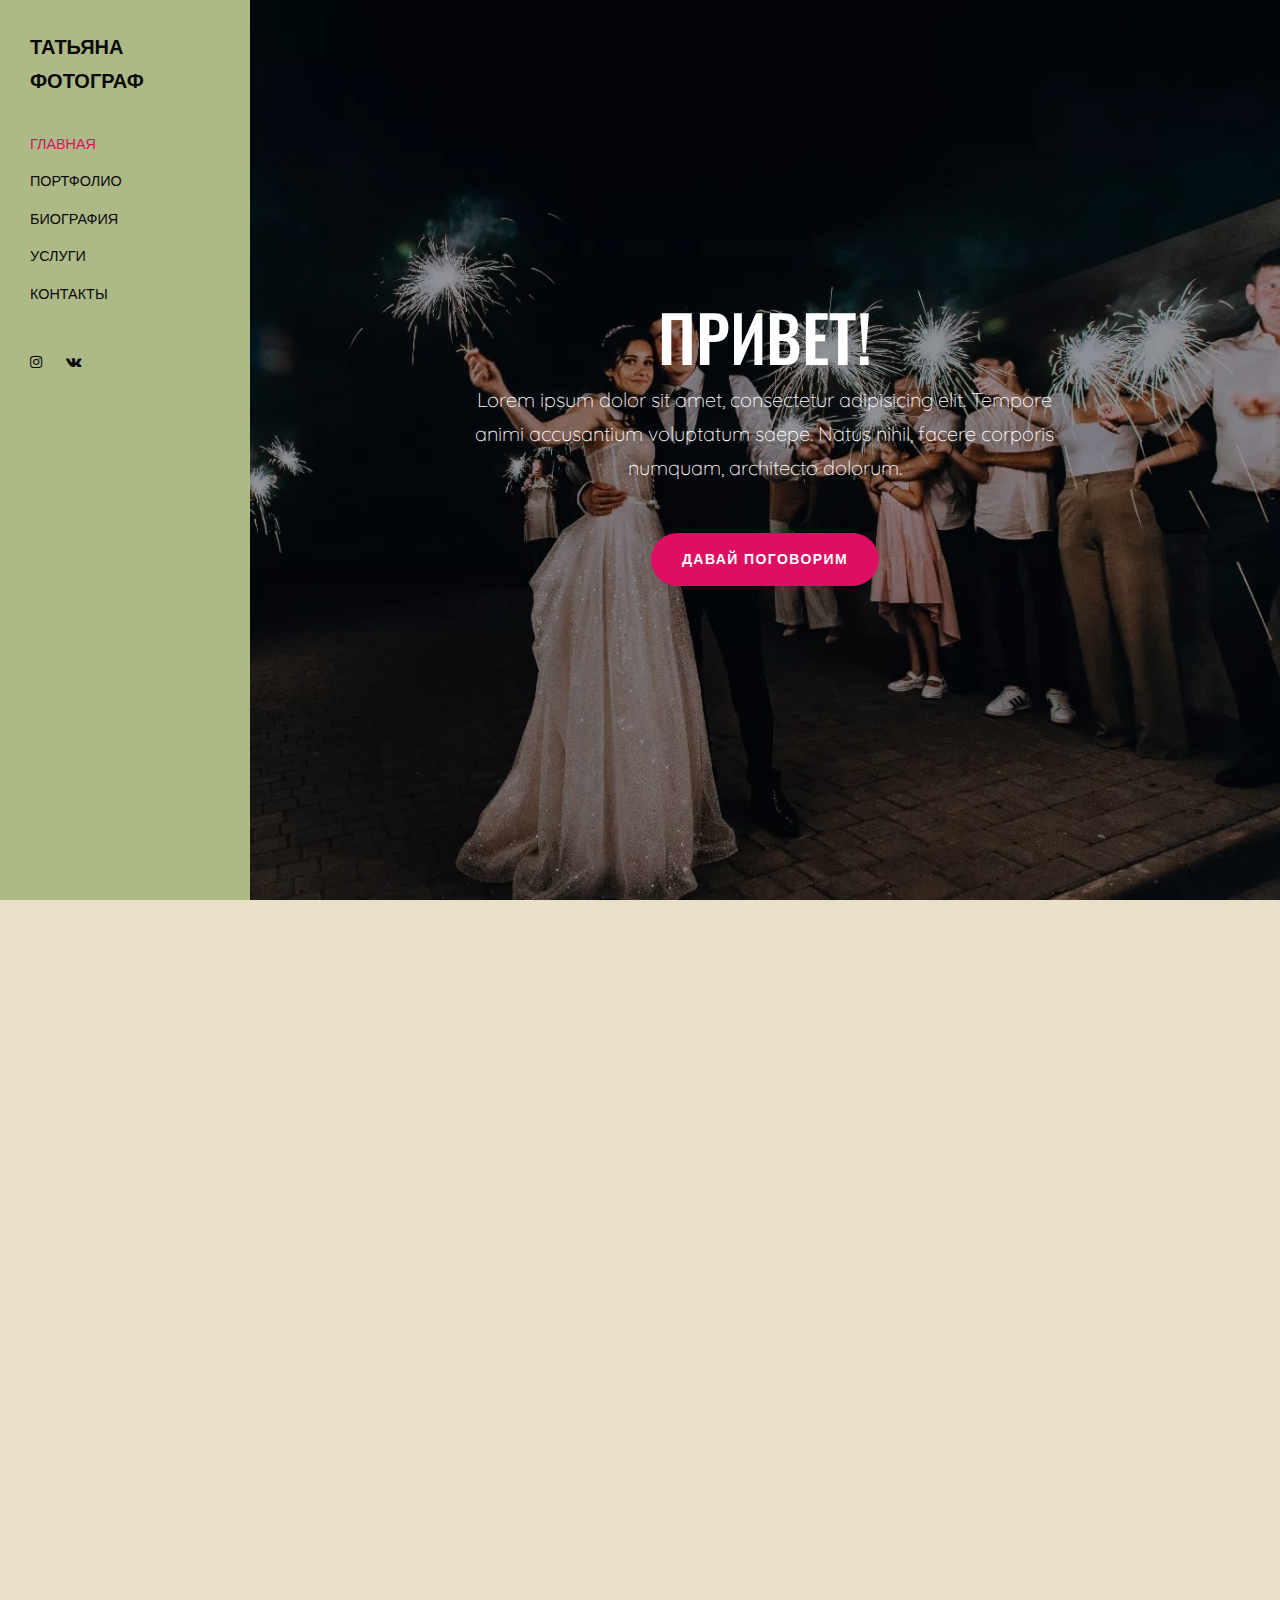
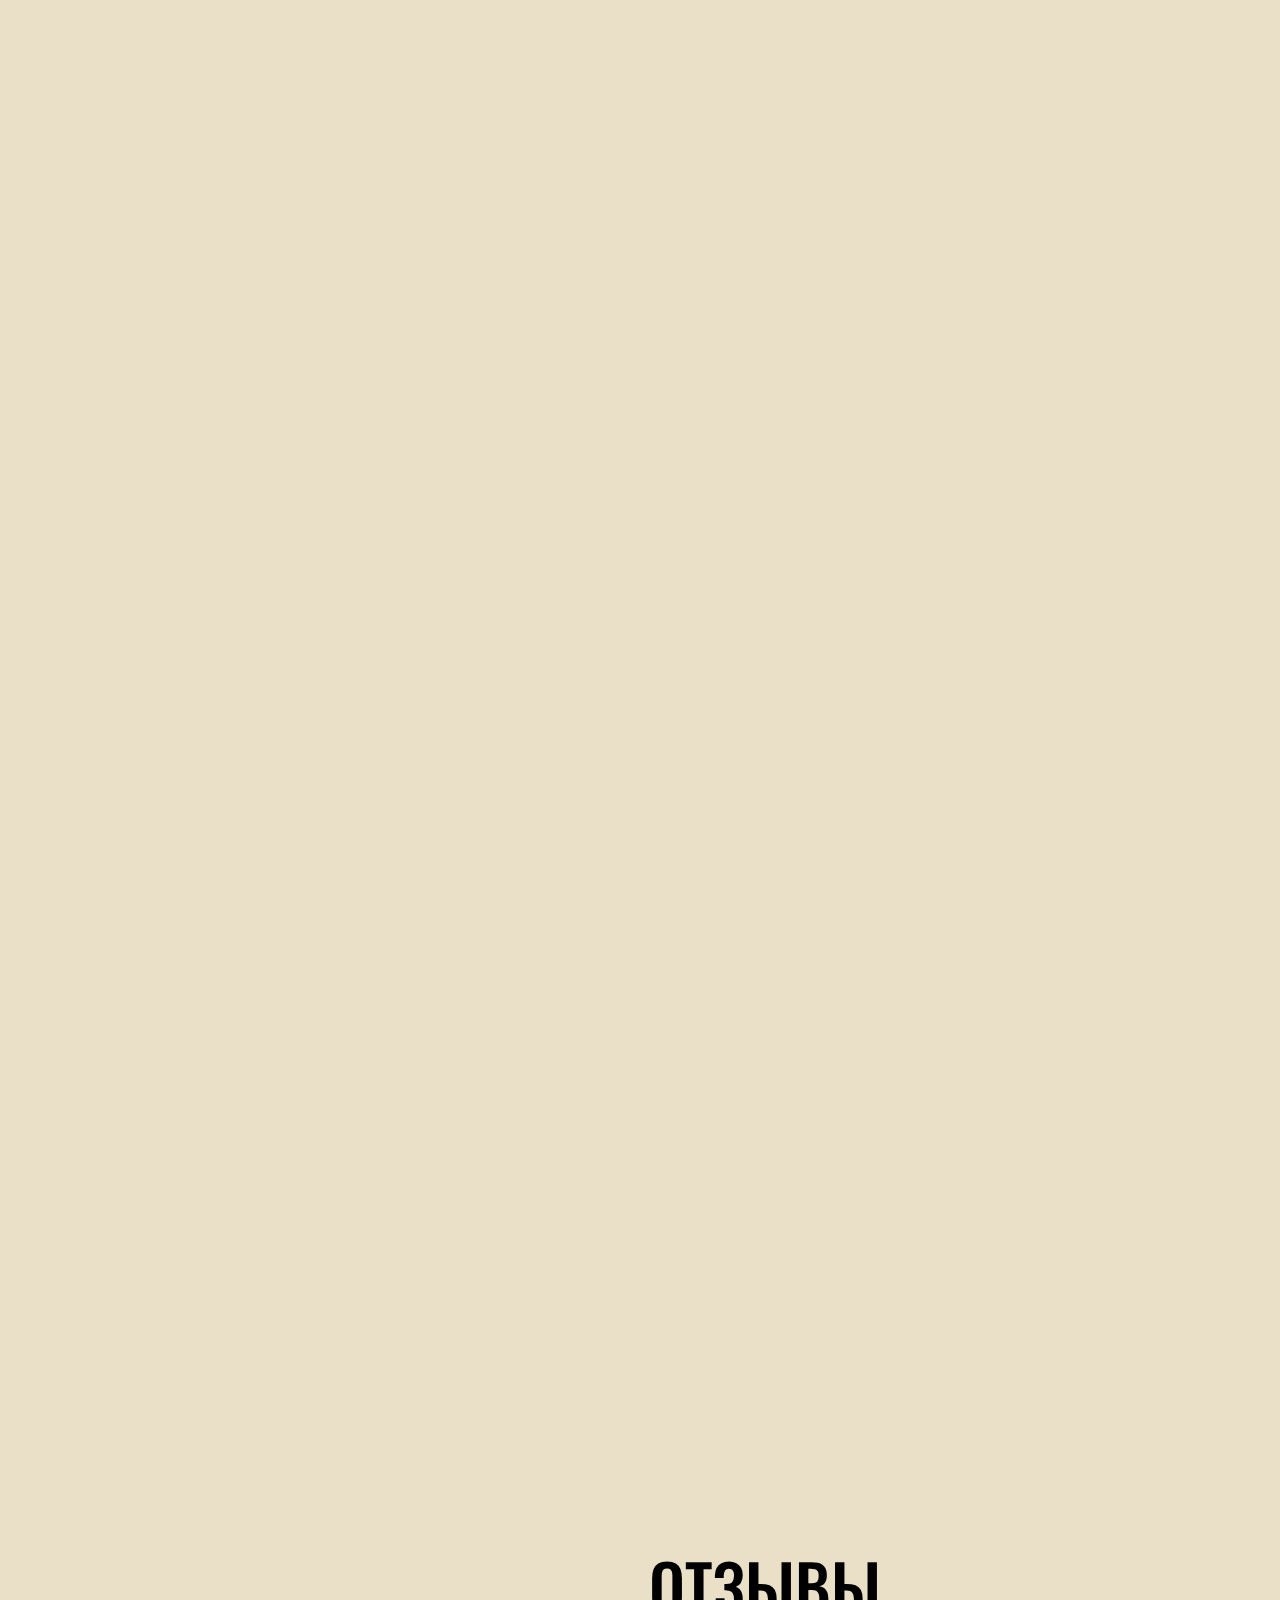
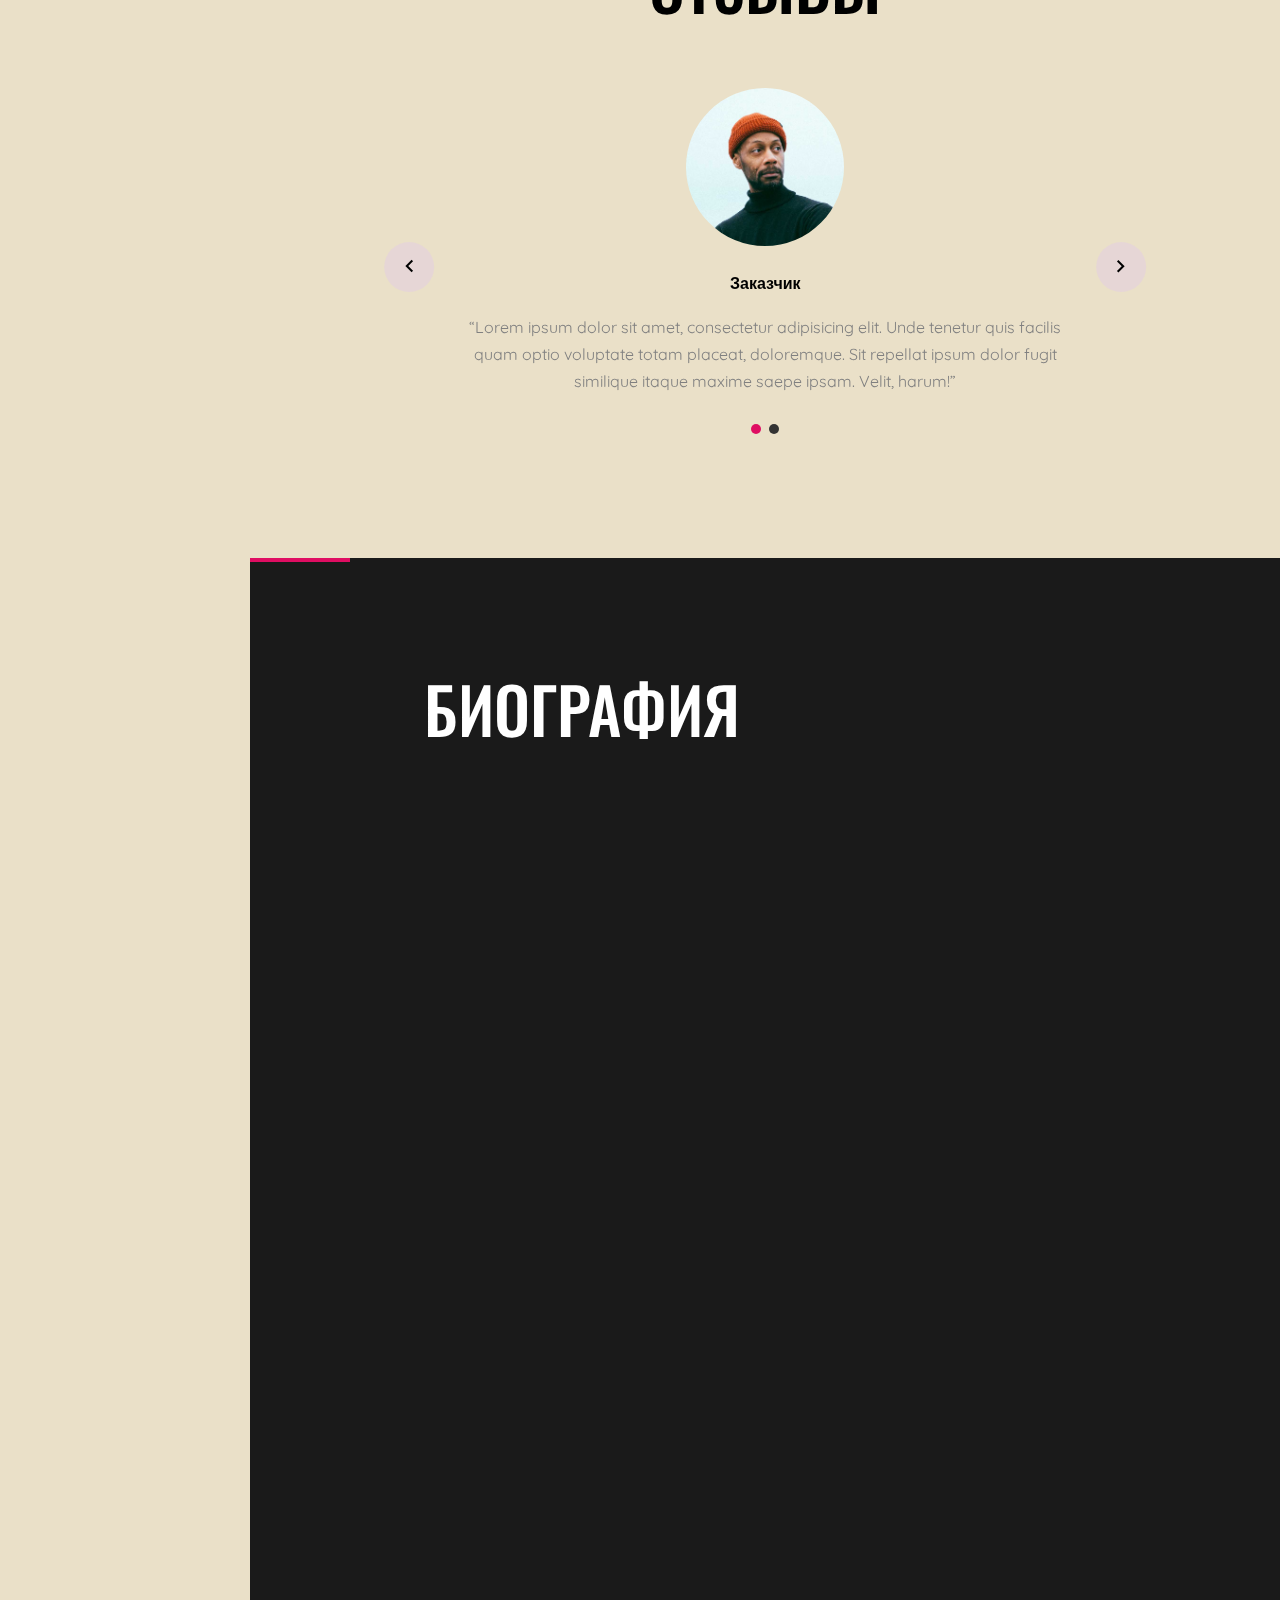
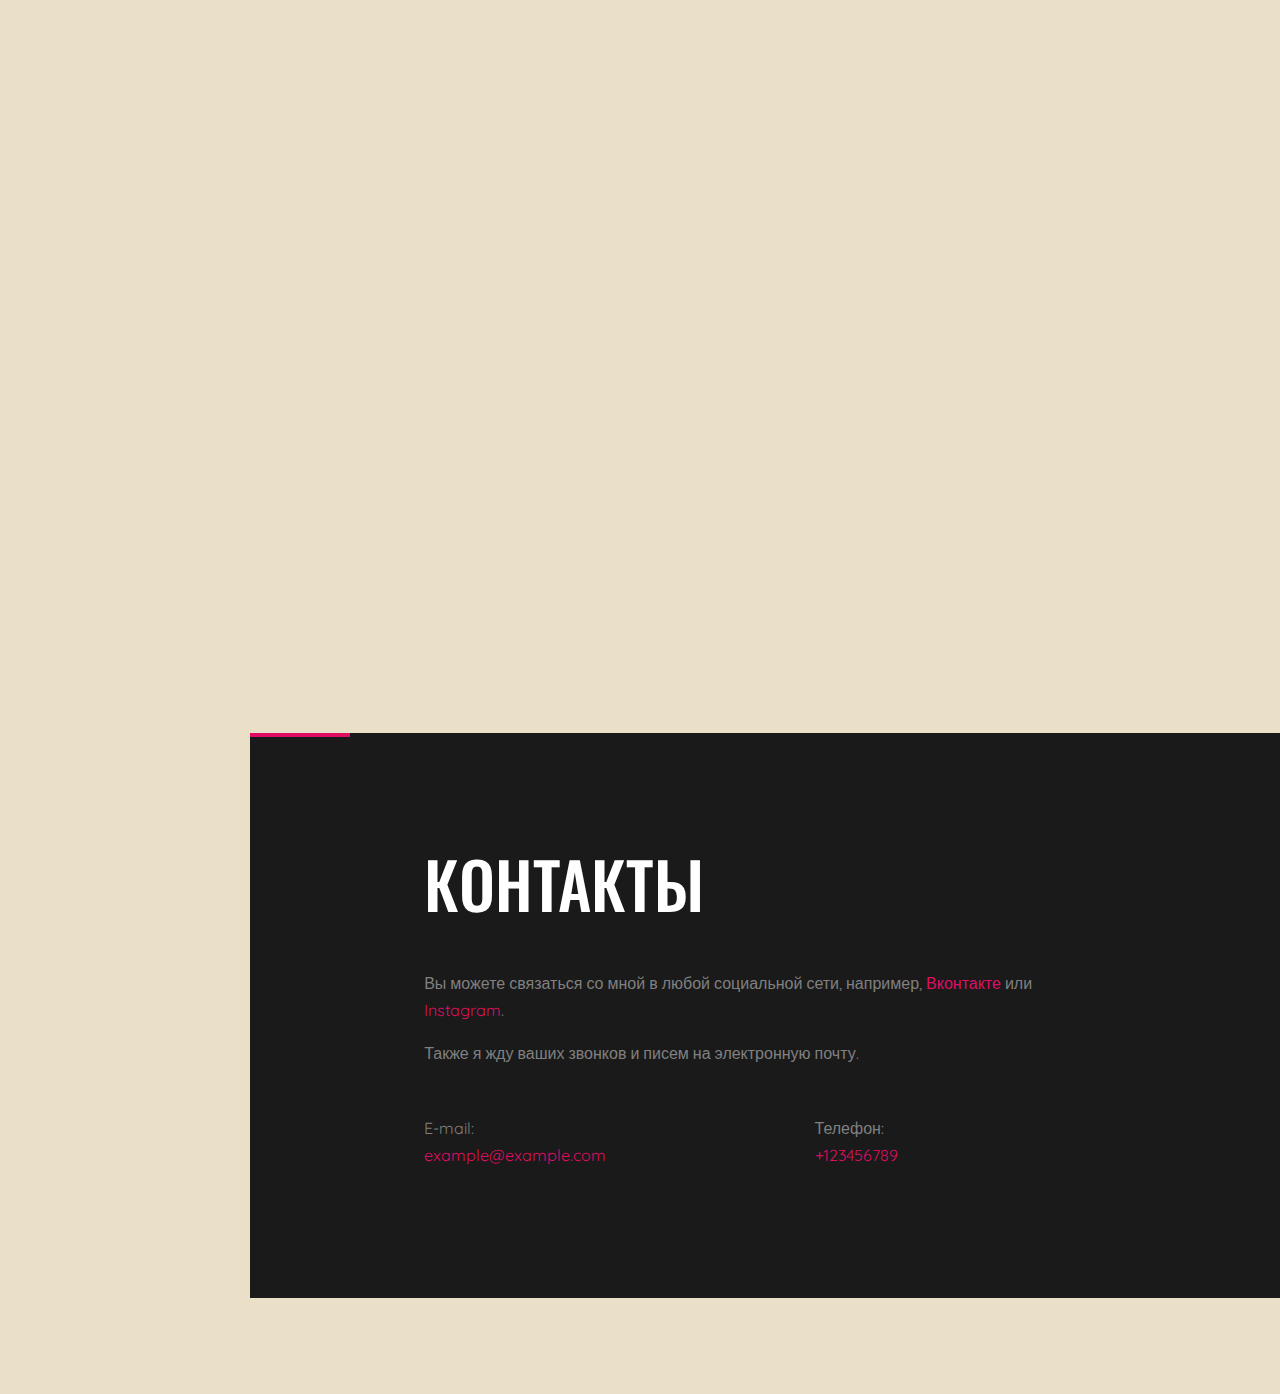
==== commit 3f9b5559: "Changes to be committed: 	deleted:    css/.DS_Store 	modified:   css/style.css 	deleted:    fonts/.D" ====
--- a/index.html
+++ b/index.html
@@ -21,6 +21,7 @@
     <link rel="stylesheet" href="css/bootstrap-datepicker.css">
 
     <link rel="stylesheet" href="fonts/flaticon/font/flaticon.css">
+    <link rel="stylesheet" href="fonts\font-awesome-4.7.0\css\font-awesome.min.css">
 
     <link rel="stylesheet" href="css/aos.css">
     <link rel="stylesheet" href="css/fancybox.min.css">
@@ -57,11 +58,10 @@
         <li><a href="#section-blog" class="nav-link">Услуги</a></li>
         <li><a href="#section-contact" class="nav-link">Контакты</a></li>
       </ul>
-      <!-- <ul class="social js-clone-nav">
-        <li><a href="#"><span class="icon-facebook"></span></a></li>
-        <li><a href="#"><span class="icon-twitter"></span></a></li>
-        <li><a href="#"><span class="icon-instagram"></span></a></li>
-      </ul> -->
+      <ul class="social js-clone-nav">
+        <li><a href="#"><i class="fa fa-instagram" aria-hidden="true"></i></a></li>
+        <li><a href="#"><i class="fa fa-vk" aria-hidden="true"></i></a></li>
+      </ul>
     </div>
   </header> 
 
@@ -309,7 +309,7 @@
             </div>
           </div>
         </div>
-      </section>
+      </section> 
       
       <section class="site-section darken-bg" id="section-bio">
         <div class="container">
--- a/css/style.css
+++ b/css/style.css
@@ -257,7 +257,7 @@
 	position: relative;
 }
 
-@media (max-width:991.98px) {
+@media (max-width:991px) {
 	.hover-bg-enlarge {
 		height: auto!important;
 	}
@@ -278,7 +278,7 @@
 	transform: scale(1.2);
 }
 
-@media (max-width:991.98px) {
+@media (max-width:991px) {
 	.hover-bg-enlarge .bg-image-md-height {
 		height: 300px!important;
 	}
@@ -312,13 +312,13 @@
 	z-index: 1;
 }
 
-@media (max-width:991.98px) {
+@media (max-width:991px) {
 	.img-md-fluid {
 		max-width: 100%;
 	}
 }
 
-@media (max-width:991.98px) {
+@media (max-width:991px) {
 	.display-1,.display-3 {
 		font-size: 3rem;
 	}
@@ -881,7 +881,7 @@
 	margin: 0 0 30px 0;
 }
 
-@media (max-width:991.98px) {
+@media (max-width:991px) {
 	.header-bar ul {
 		display: inline-block;
 		margin-bottom: 0;
@@ -893,7 +893,7 @@
 	margin-bottom: 5px;
 }
 
-@media (max-width:991.98px) {
+@media (max-width:991px) {
 	.header-bar ul li {
 		display: inline-block;
 	}
@@ -907,7 +907,7 @@
 	font-size: .9rem;
 }
 
-@media (max-width:991.98px) {
+@media (max-width:991px) {
 	.header-bar ul li a {
 		padding: 4px 10px;
 	}
@@ -1028,7 +1028,7 @@
 	margin-bottom: 5px;
 }
 
-@media (max-width:575.98px) {
+@media (max-width:575px) {
 	.main-content .photos .photo-item img {
 		height: 200px;
 	}
@@ -1078,6 +1078,10 @@
 
 .price .meta {
 	color: #1E1E1E;
+}
+
+.price-content {
+	color: #0A0A0A;
 }
 
 .custom-pagination {
@@ -1165,7 +1169,7 @@
 	margin-bottom: 1em;
 }
 
-@media (max-width:991.98px) {
+@media (max-width:991px) {
 	.site-section .heading {
 		font-size: 2.5rem;
 	}
@@ -1186,7 +1190,7 @@
 	transform: translateX(-50%);
 }
 
-@media (max-width:991.98px) {
+@media (max-width:991px) {
 	.block-13 .owl-nav,.slide-one-item .owl-nav {
 		display: none;
 	}
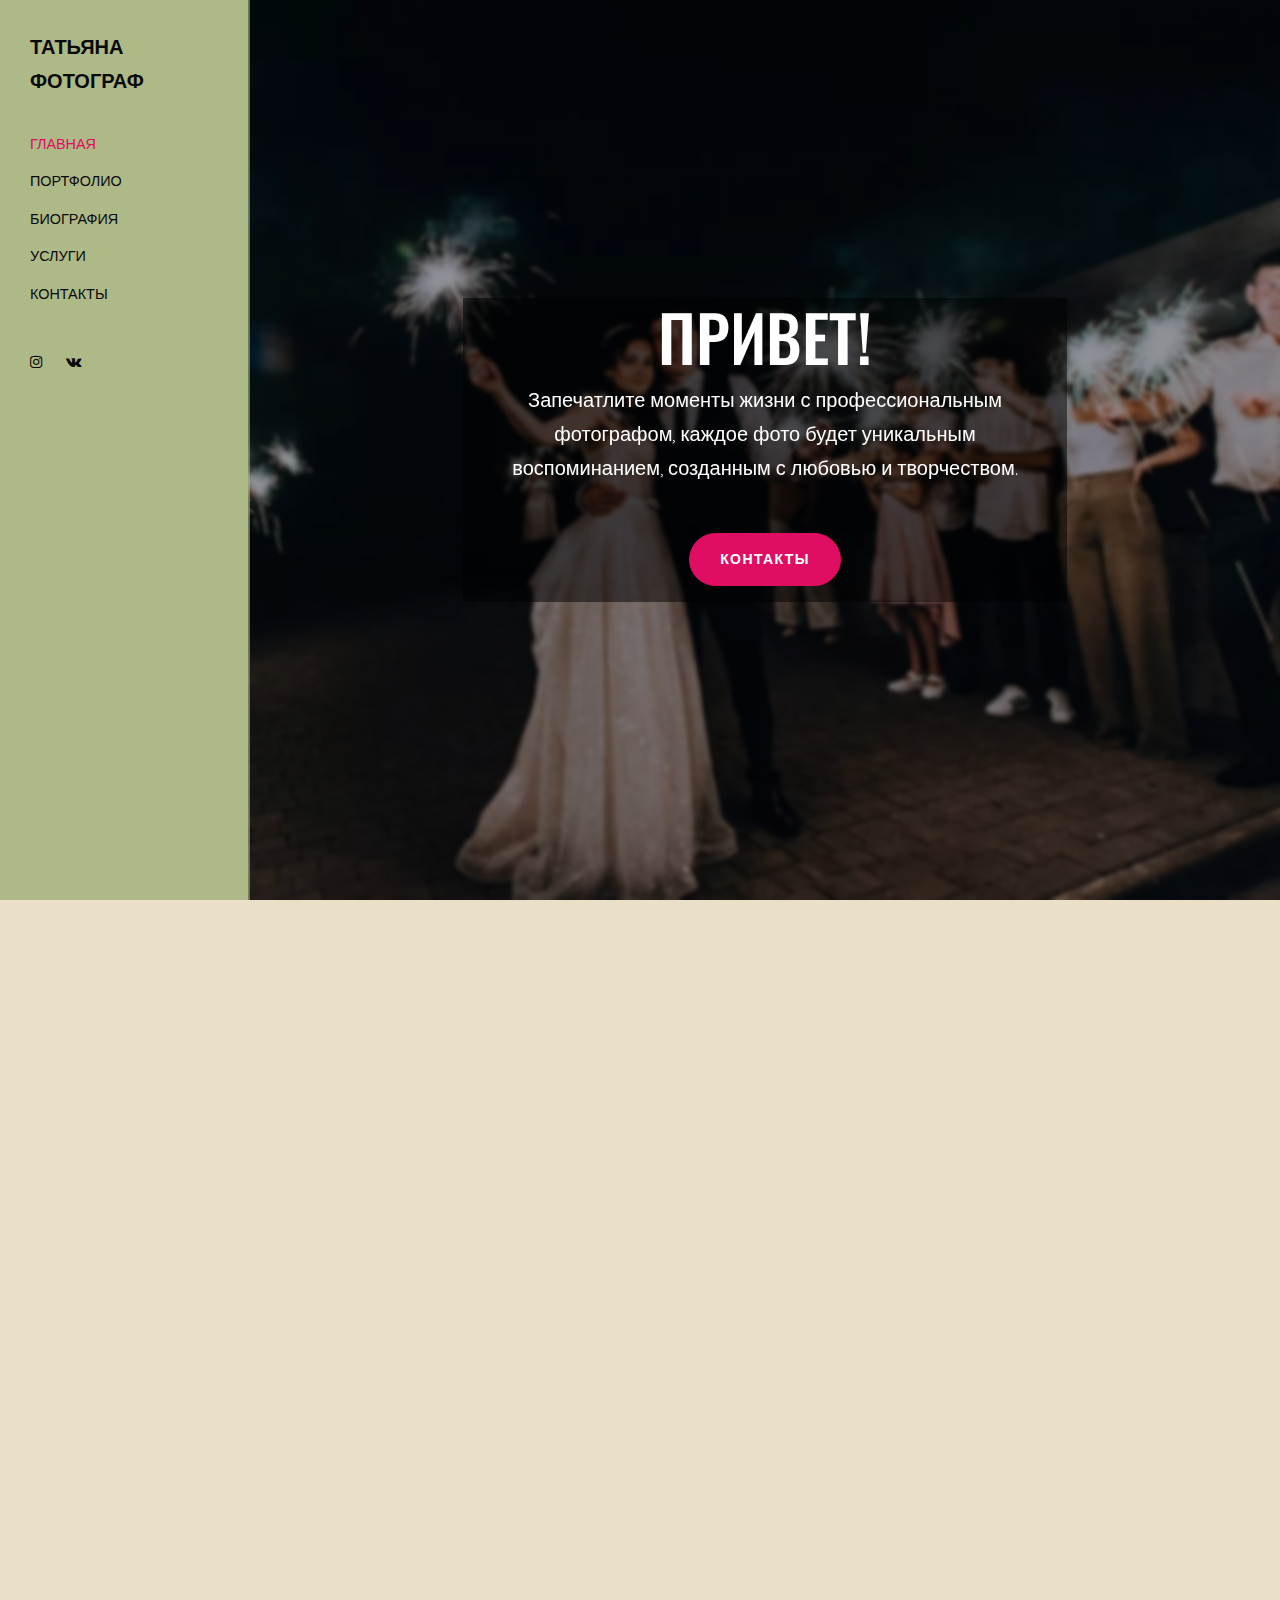
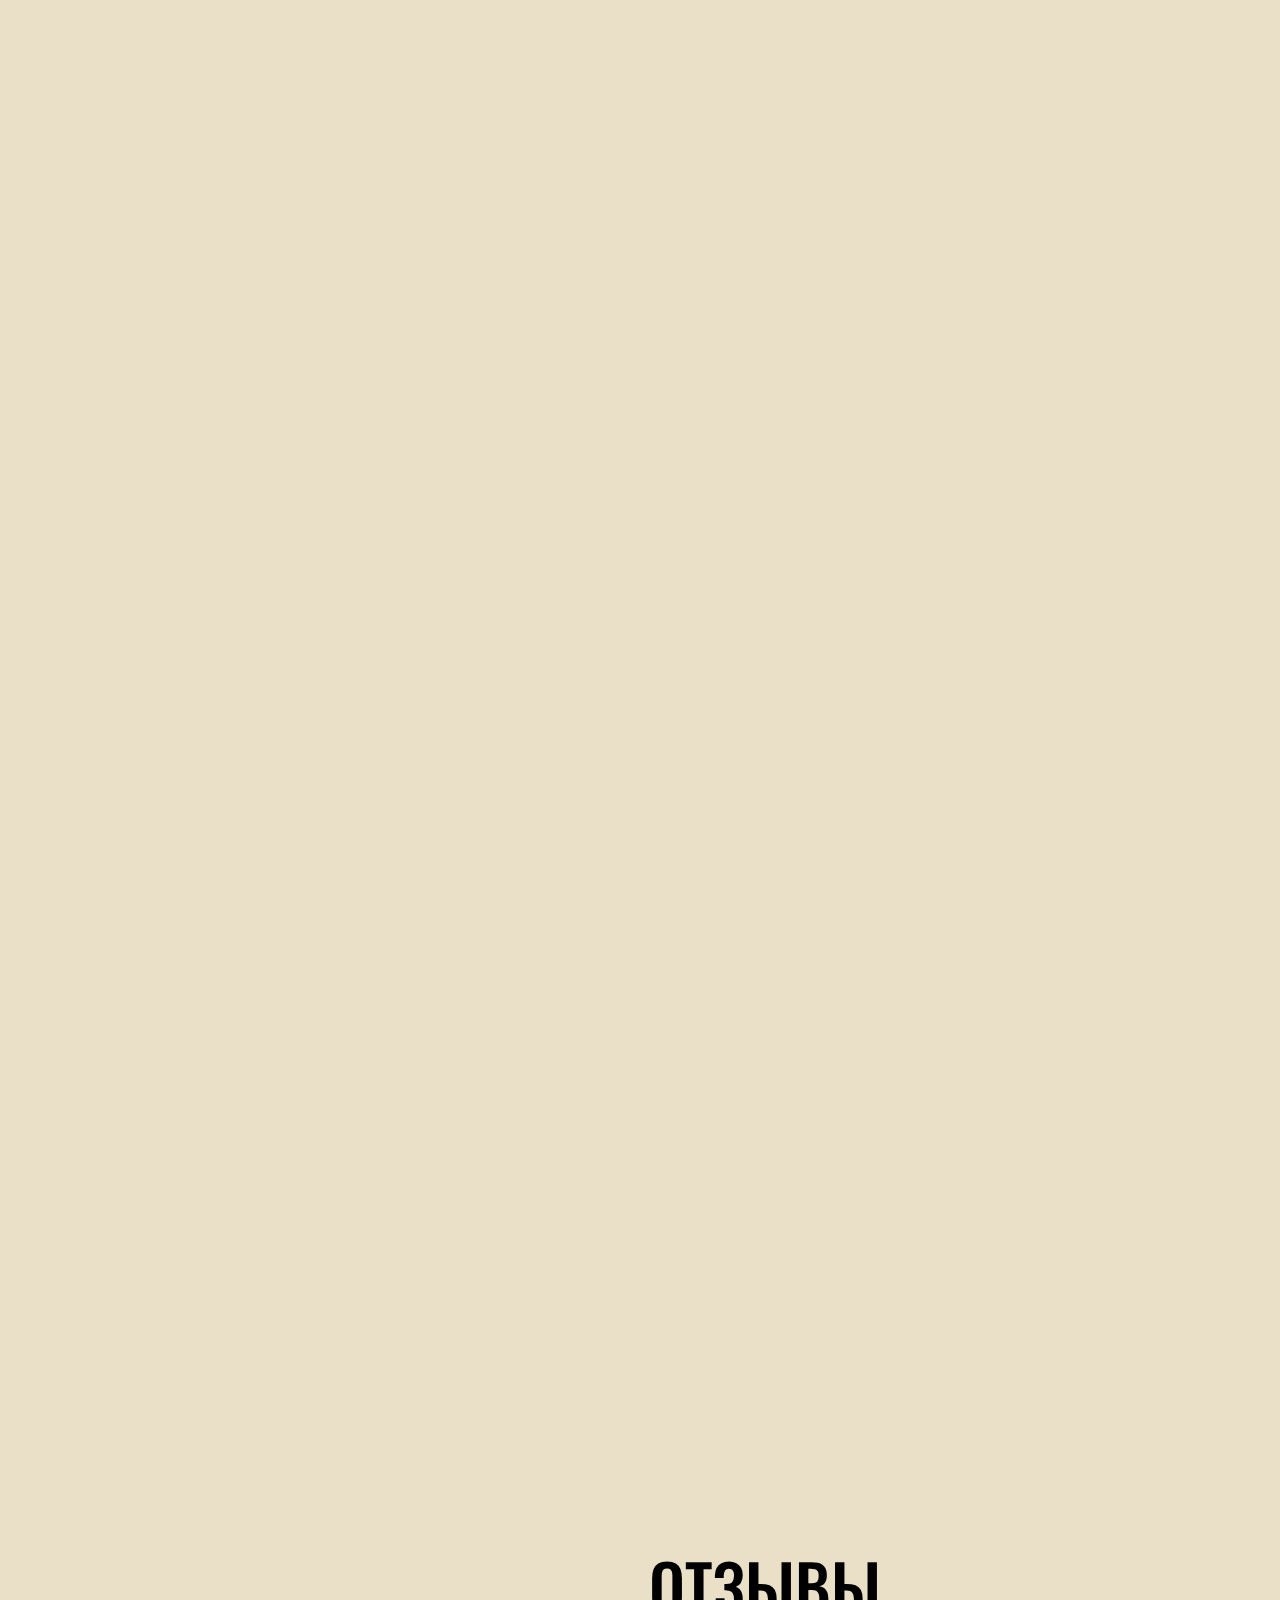
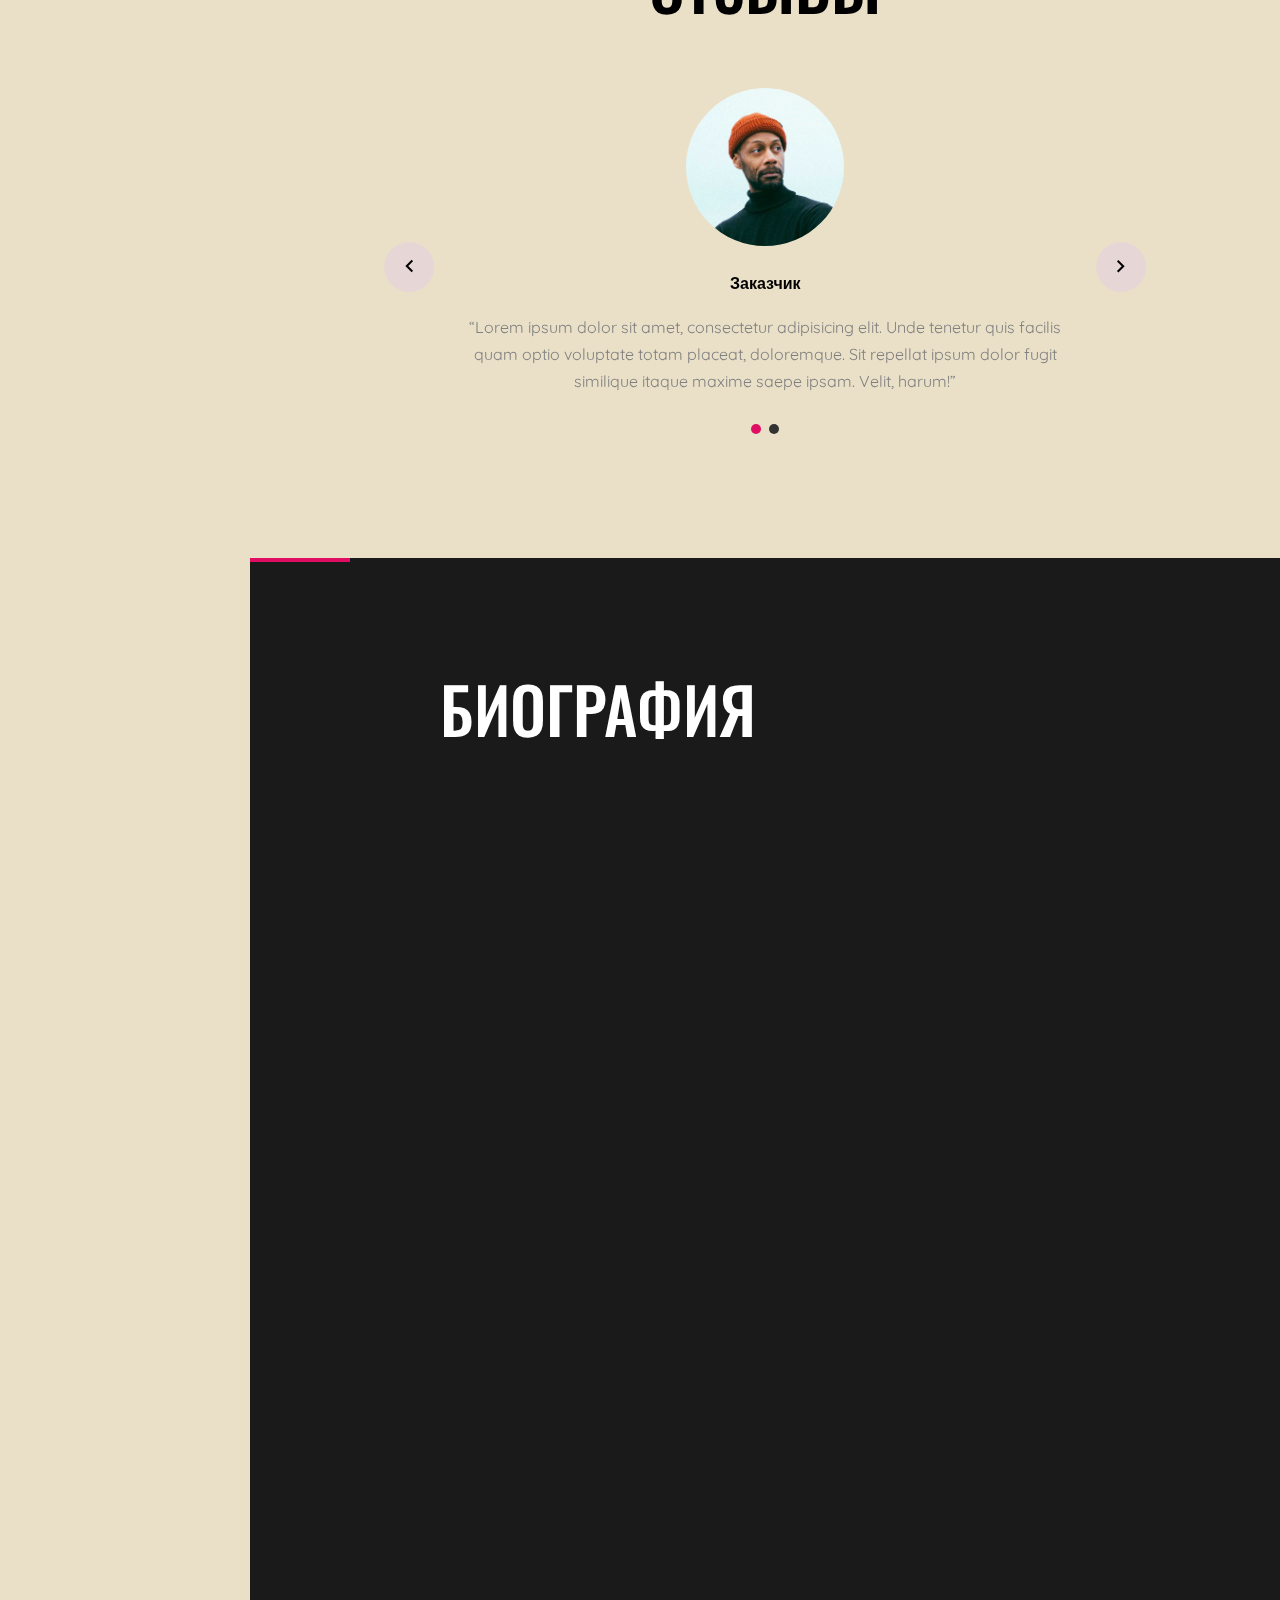
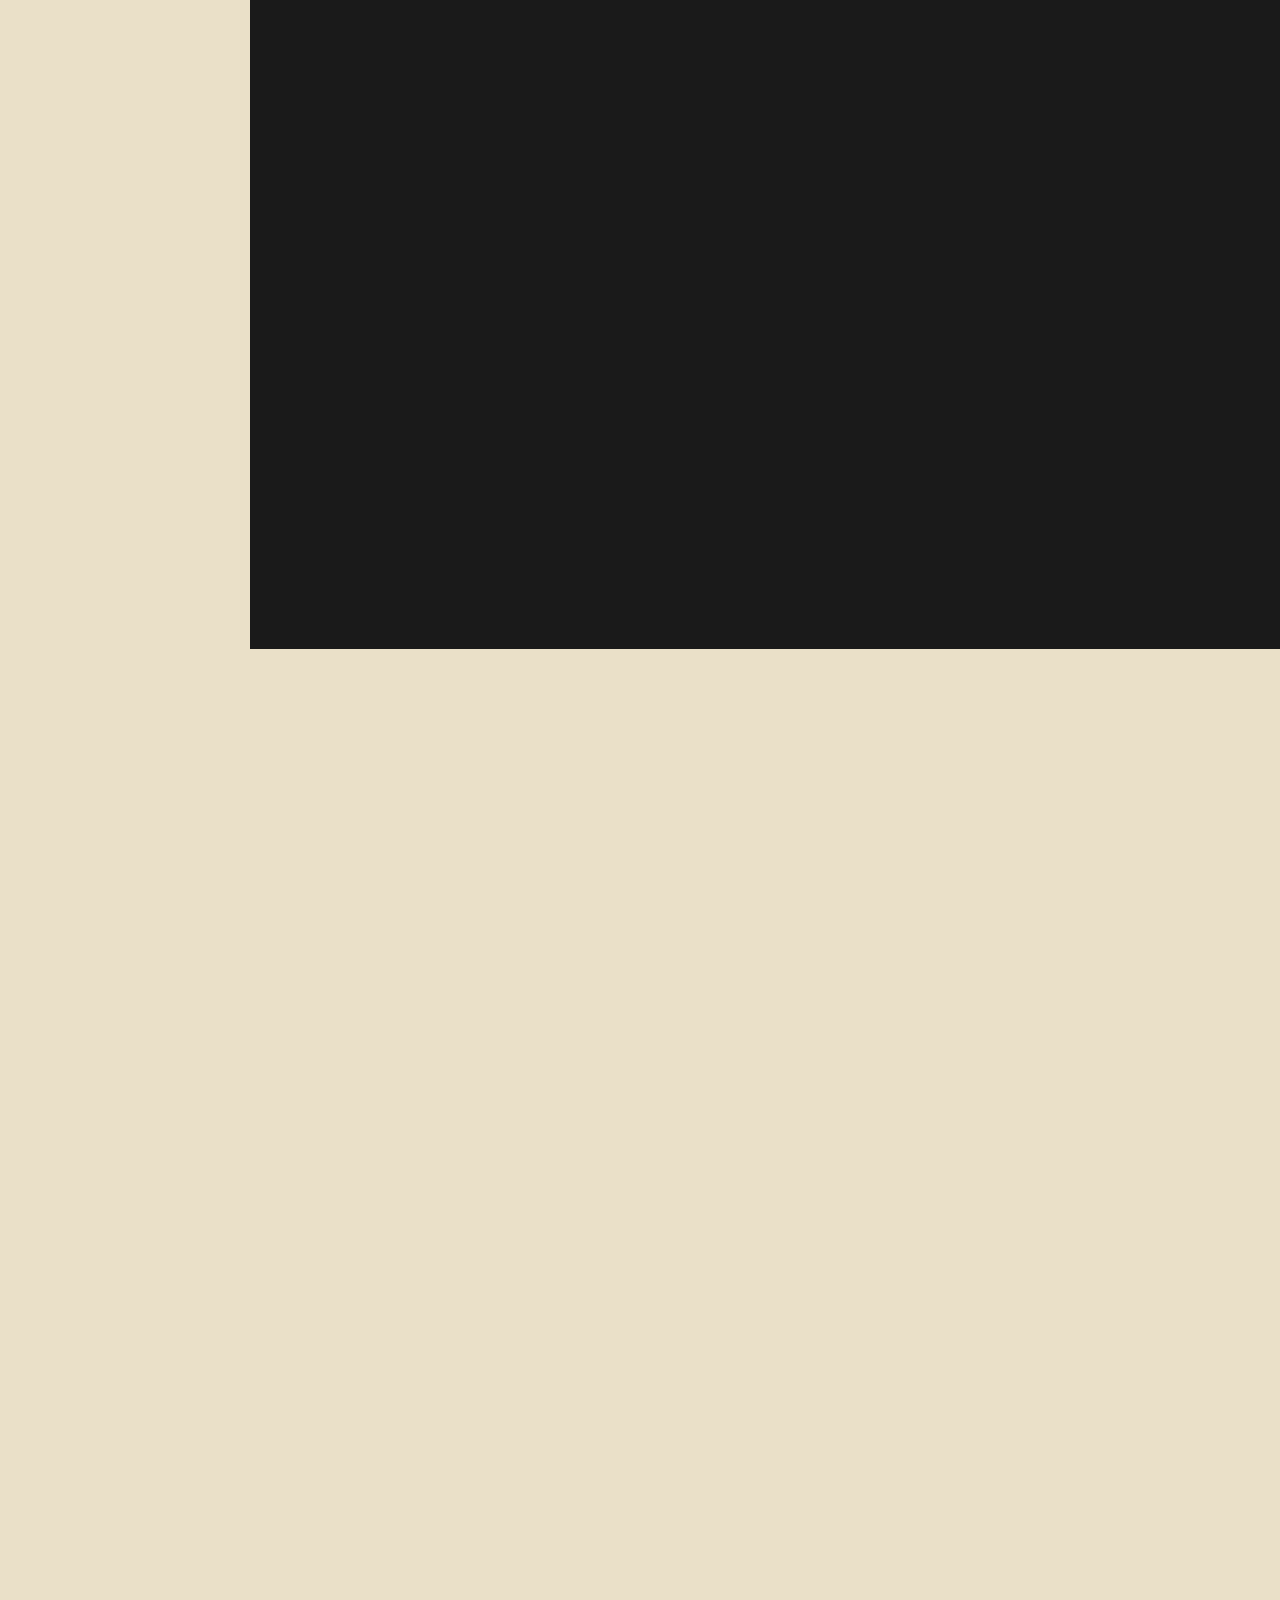
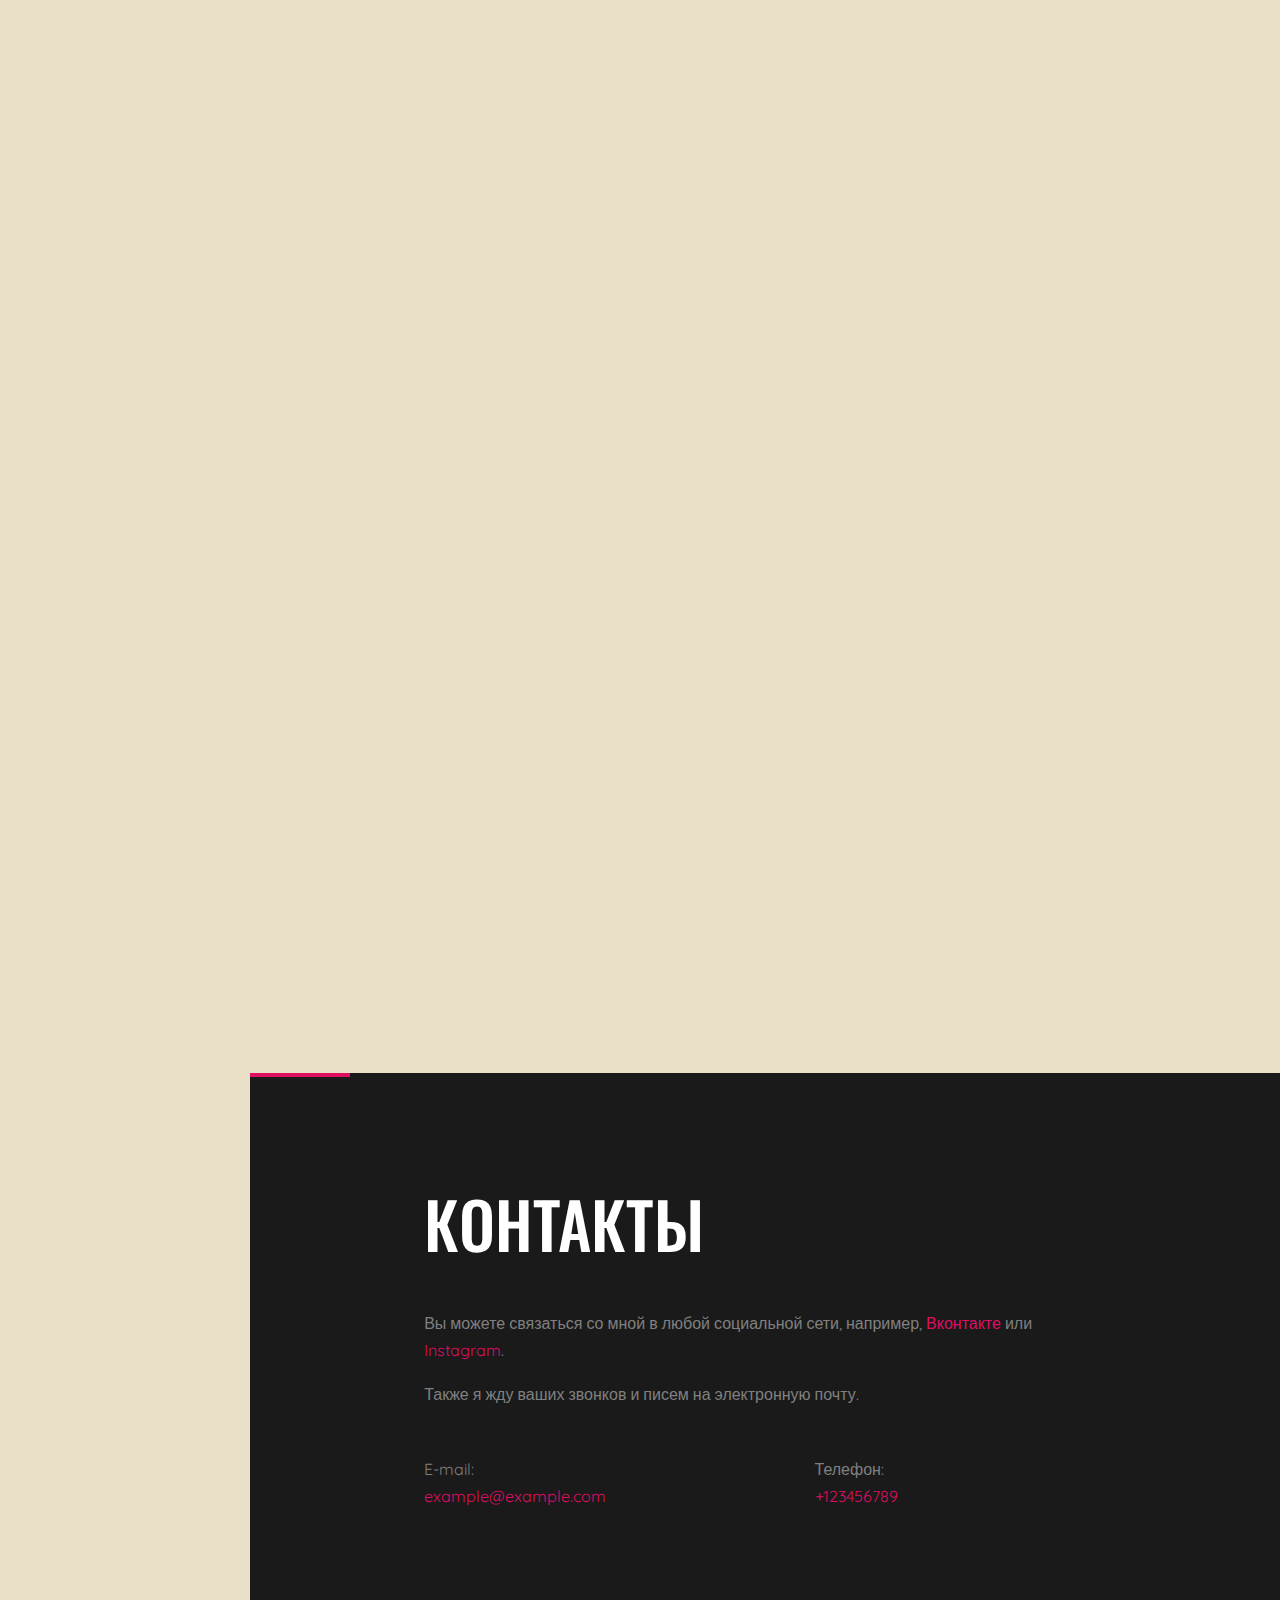
==== commit ff5bf3f0: "ff" ====
--- a/index.html
+++ b/index.html
@@ -71,8 +71,8 @@
         <div class="row justify-content-center align-items-center">
           <div class="col-md-7 text-center">
             <h1 class="text-white heading text-uppercase" data-aos="fade-up">Привет!</h1>
-            <p class="lead text-white mb-5" data-aos="fade-up" data-aos-delay="100">Lorem ipsum dolor sit amet, consectetur adipisicing elit. Tempore animi accusantium voluptatum saepe. Natus nihil, facere corporis numquam, architecto dolorum.</p>
-            <p data-aos="fade-up" data-aos-delay="100"><a href="#section-contact" class="btn btn-primary btn-md smoothscroll">Давай поговорим</a></p>
+            <p class="lead text-white mb-5 ml-3 mr-3" data-aos="fade-up" data-aos-delay="100">Запечатлите моменты жизни с профессиональным фотографом, каждое фото будет уникальным воспоминанием, созданным с любовью и творчеством.</p>
+            <p data-aos="fade-up" data-aos-delay="100"><a href="#section-contact" class="btn btn-primary btn-md smoothscroll">Контакты</a></p>
           </div>
         </div>
       </section>
@@ -315,9 +315,9 @@
         <div class="container">
           <div class="row justify-content-center">
             <div class="col-md-8">
-              <h2 class="heading text-uppercase text-white">Биография</h2>
-              <figure class="mb-5" data-aos="fade-up"><img src="images/person_3.jpg" alt="Image" class="mx-auto img-fluid w-50 rounded"></figure>
-              <div data-aos="fade-up"  data-aos-delay="100">
+              <h2 class="heading text-uppercase text-white ml-3">Биография</h2>
+              <figure class="mb-5 text-center" data-aos="fade-up"><img src="images/person_3.jpg" alt="Image" class="mx-auto d-block img-fluid img-thumbnail rounded"></figure>
+              <div class="ml-3 mr-3" data-aos="fade-up"  data-aos-delay="100">
               <h2 class="text-white">Привет, я Татьяна</h2>
               <p>Lorem ipsum dolor sit amet, consectetur adipisicing elit. Dolor aperiam a velit. Harum eligendi quod reiciendis quos ullam libero est dolor, <a href="#">corporis dolores assumenda</a>, delectus, quidem voluptatibus dolorum temporibus enim!</p>
               <p>Neque facilis soluta, accusantium quaerat, adipisci porro animi, hic fugiat id vero placeat dolorem accusamus sapiente odio consequatur debitis beatae eius quos alias. In recusandae magnam quis ipsum, asperiores mollitia!</p>
@@ -415,7 +415,7 @@
       <section class="site-section darken-bg" id="section-contact">
         <div class="container">
           <div class="row justify-content-center">
-            <div class="col-md-8">
+            <div class="col-md-8 ml-3 mr-3">
               <h2 class="text-white mb-5 heading">Контакты</h2>
               <p>Вы можете связаться со мной в любой социальной сети, например, <a href="#">Вконтакте</a> или <a href="#">Instagram</a>.</p>
               <p>Также я жду ваших звонков и писем на электронную почту.</p>
--- a/css/style.css
+++ b/css/style.css
@@ -1126,6 +1126,8 @@
 	min-height: 500px;
 	z-index: 2;
 	position: relative;
+	backdrop-filter: blur(2px);	
+
 }
 
 .site-section-hero .heading {
@@ -1136,6 +1138,11 @@
 	.site-section-hero .heading {
 		font-size: 4rem;
 	}
+}
+
+.site-section-hero .col-md-7 {
+	backdrop-filter: blur(10px);
+	background-color: rgba(0, 0, 0, 0.5);
 }
 
 .bg-image {
@@ -1433,4 +1440,4 @@
 	color: #fff;
 	border-bottom: 1px solid rgba(255, 255, 255, 0.5);
 }
-/*# sourceMappingURL=style.css.map */+/*# sourceMappingURL=style.css.map */
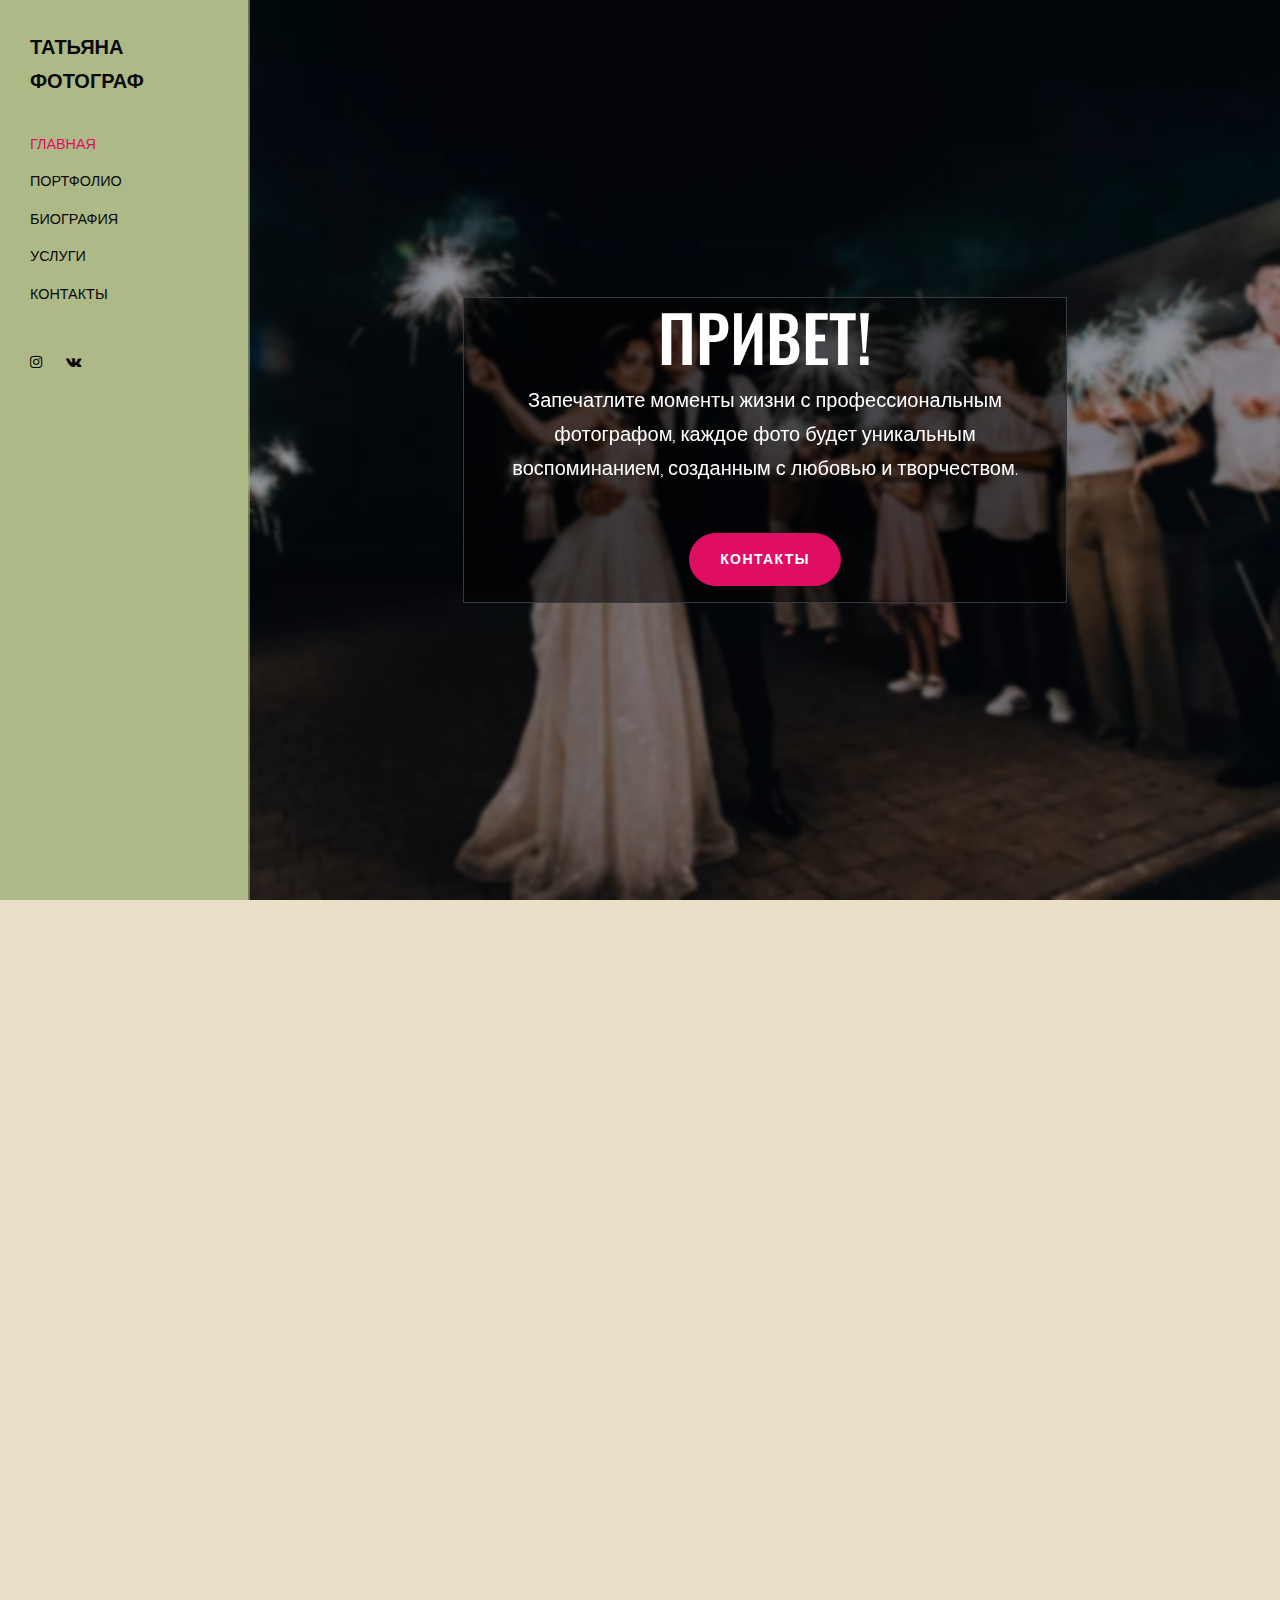
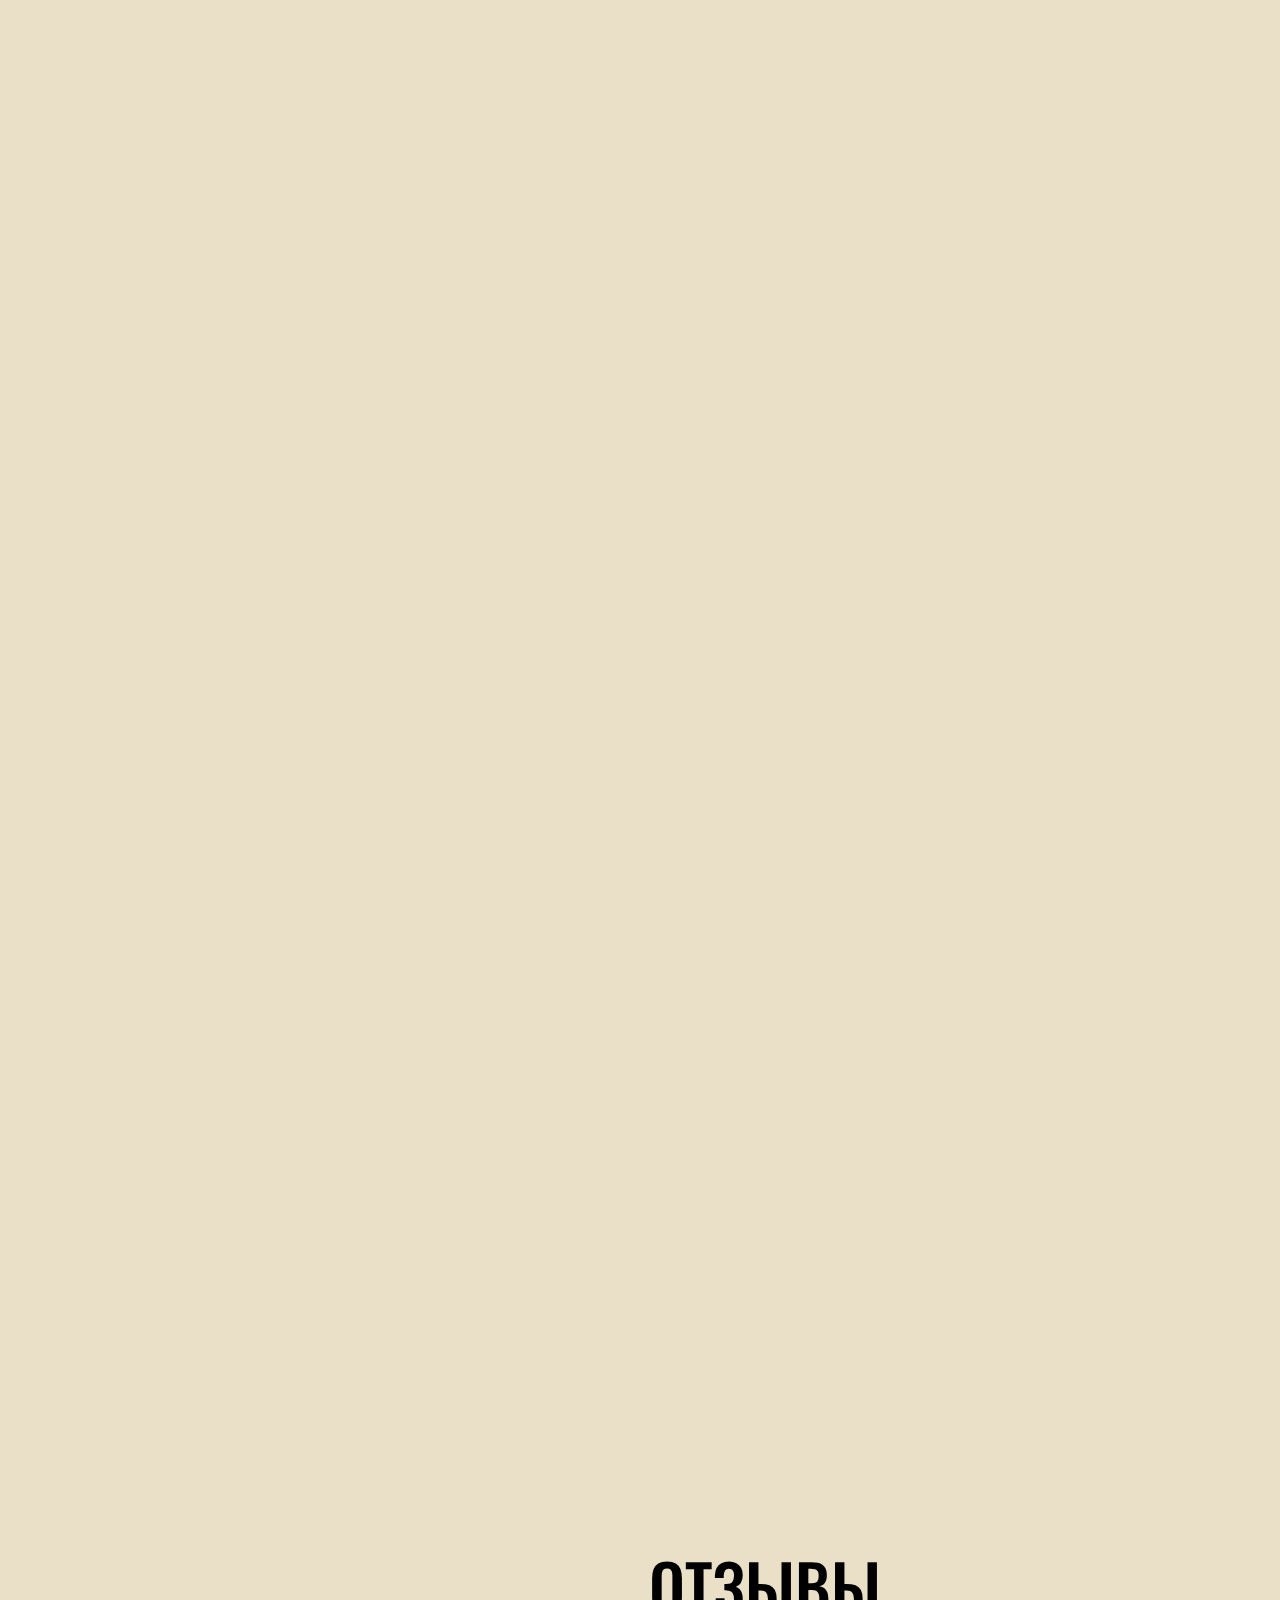
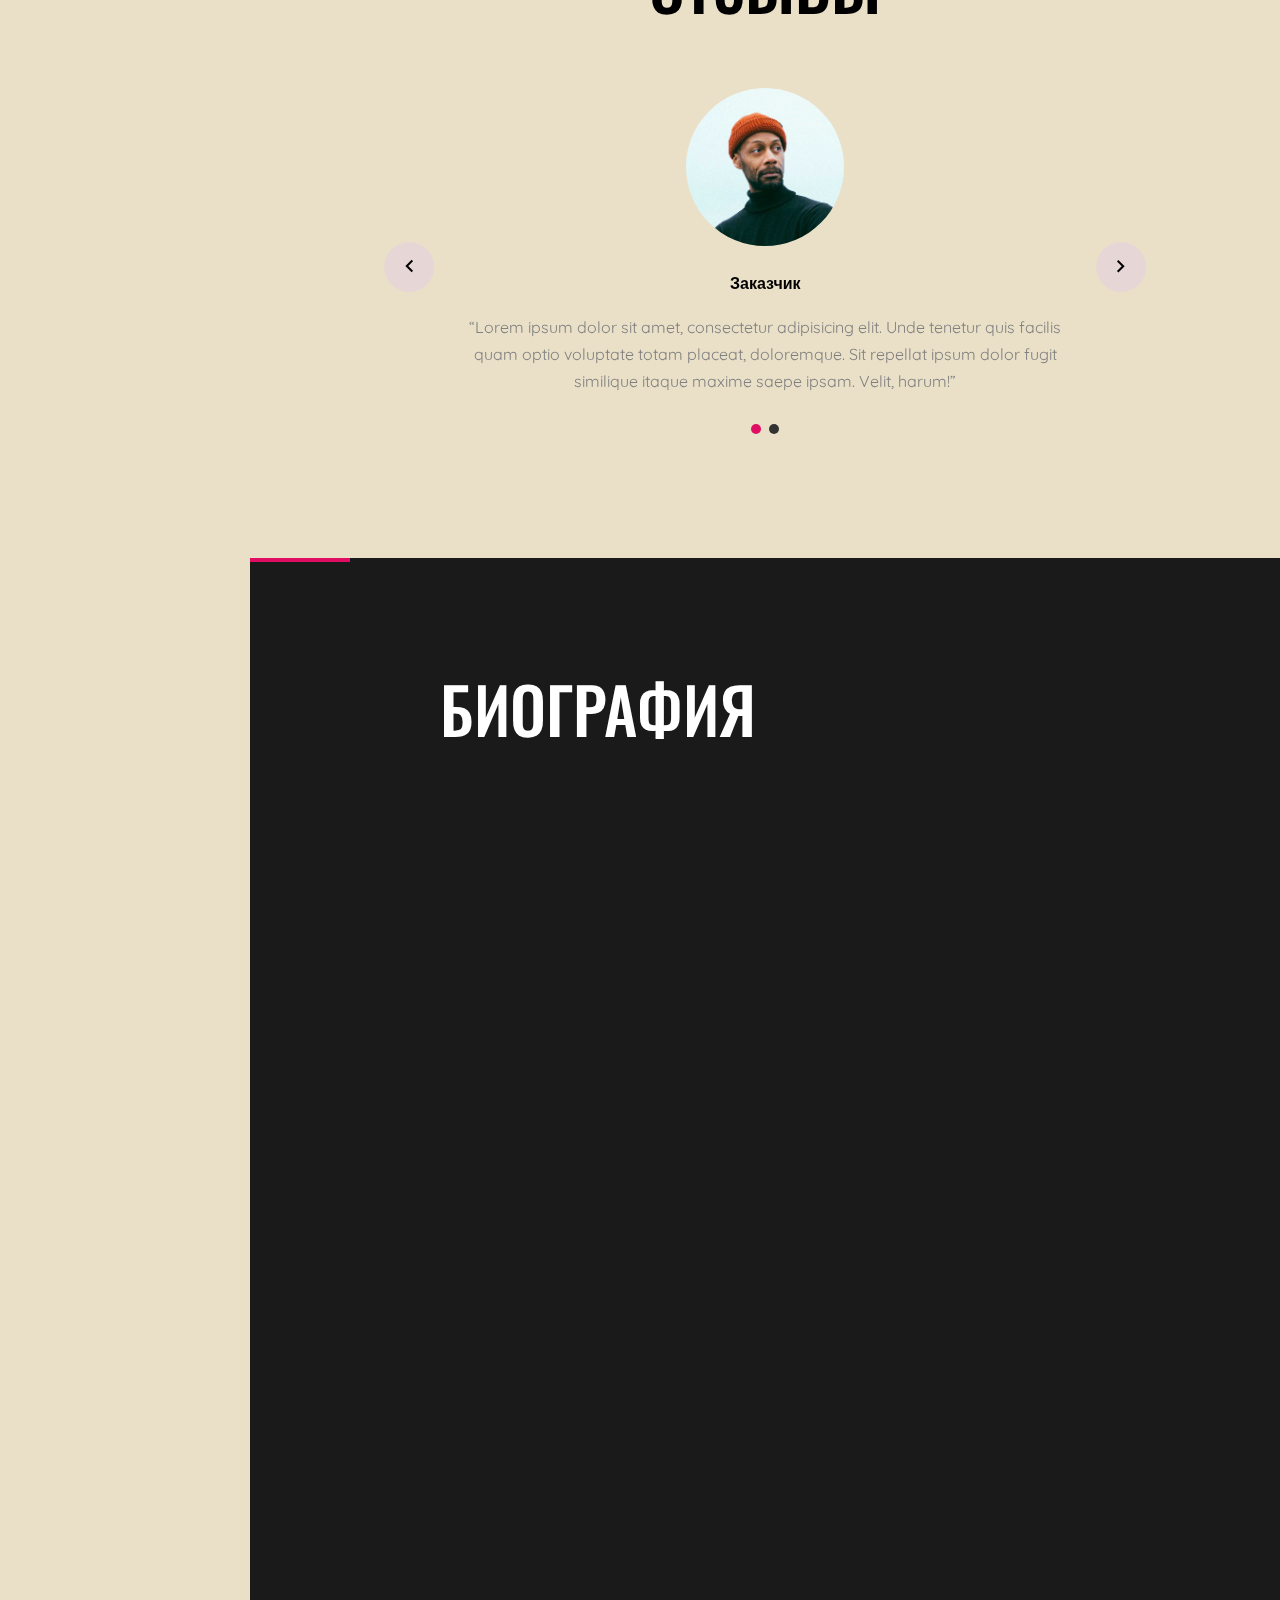
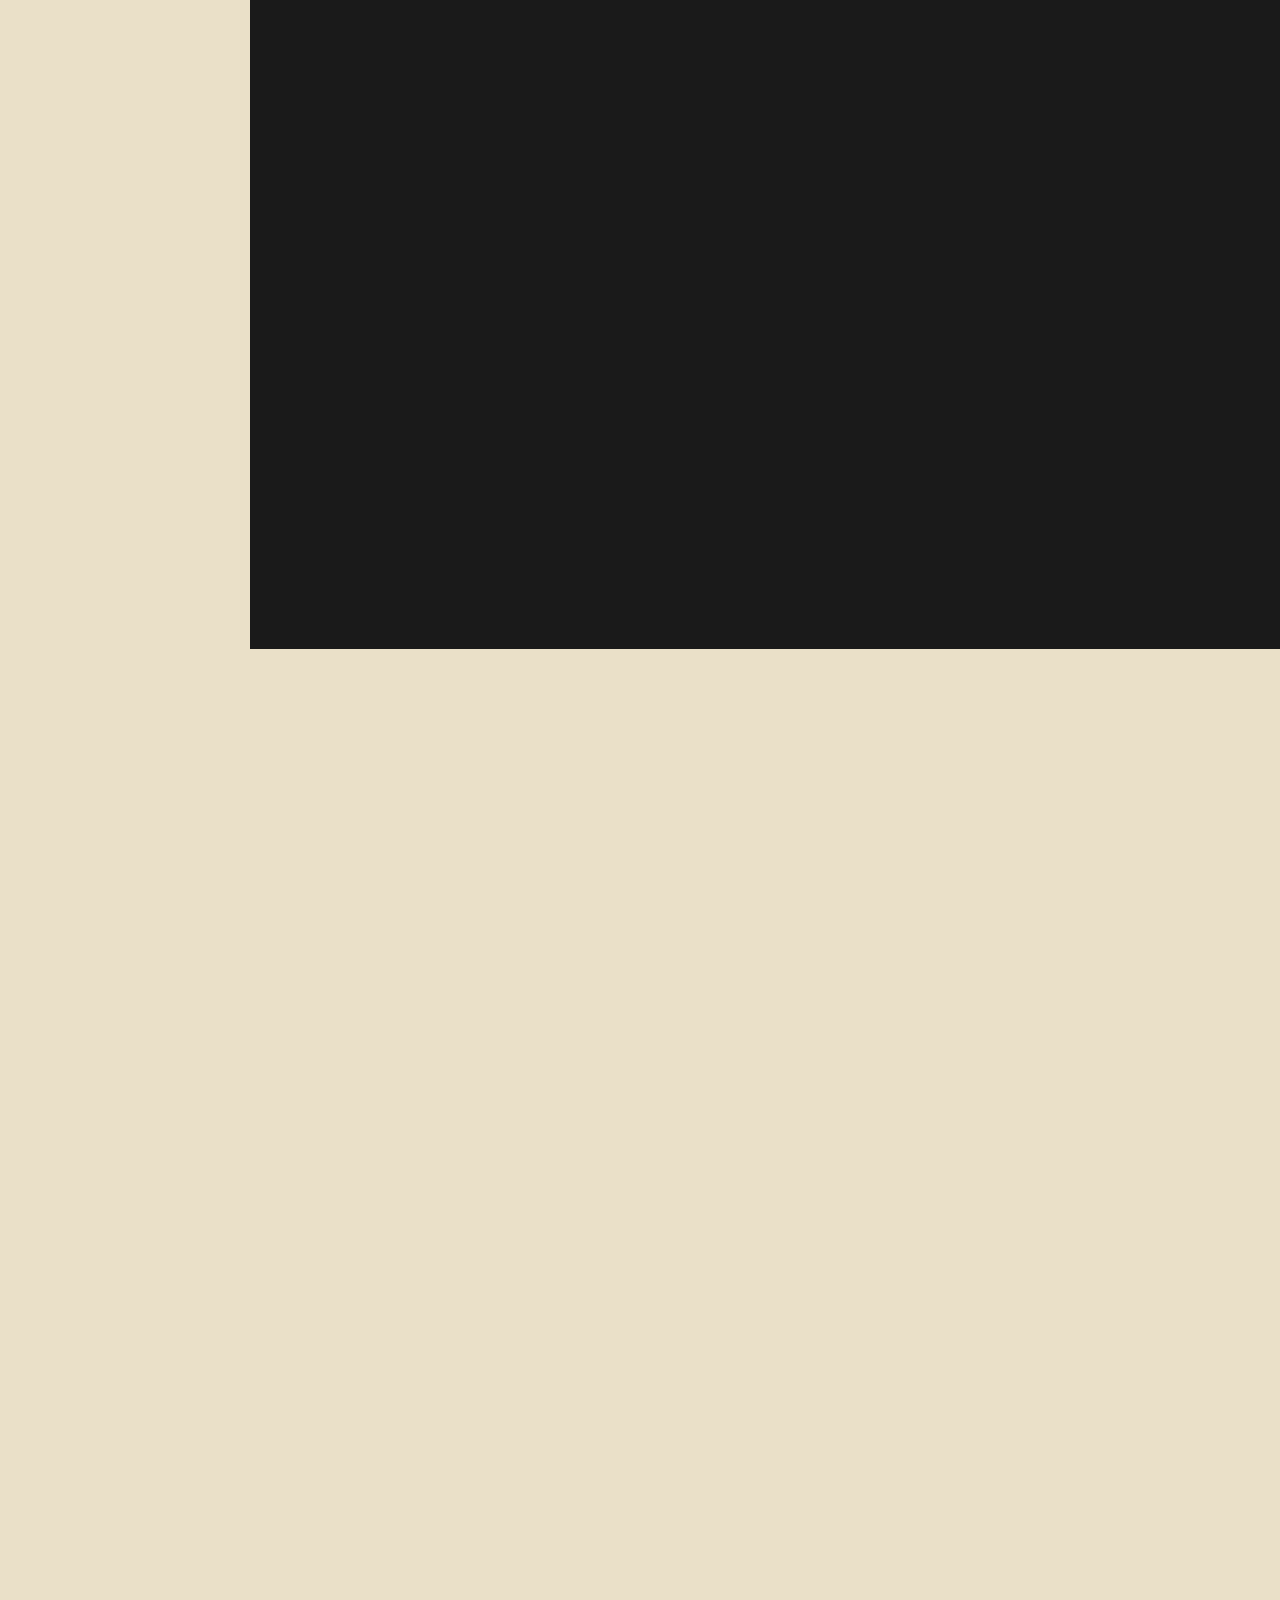
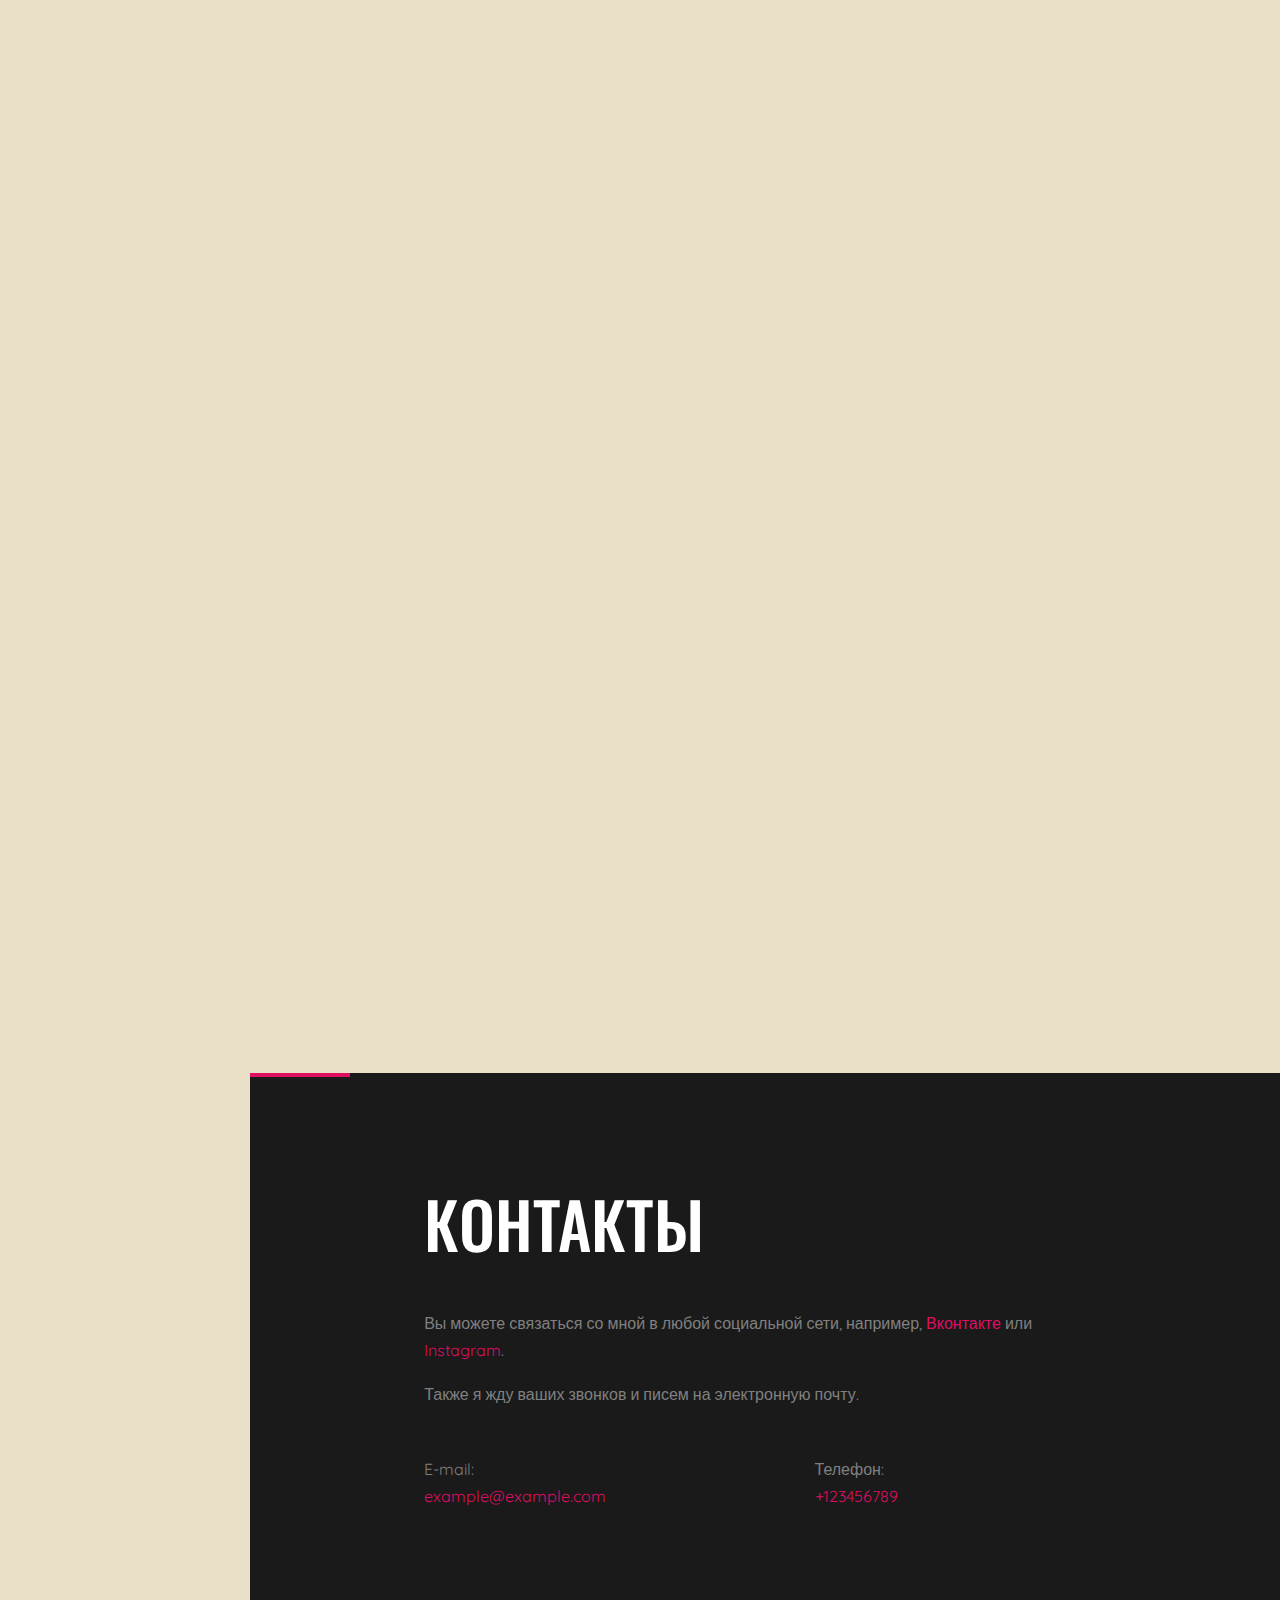
==== commit d02febbe: "приветсвие с обводкой и выплыванием" ====
--- a/index.html
+++ b/index.html
@@ -1,7 +1,7 @@
 <!DOCTYPE html>
 <html lang="ru">
   <head>
-    <title>Татьяна &mdash; Фотограф</title>
+    <title>Татьяна &mdash; Ваш Фотограф</title>
     <meta charset="utf-8">
     <meta name="viewport" content="width=device-width, initial-scale=1, shrink-to-fit=no">
     <meta name="keywords" content="Базарова, Татьяна, Базарова Татьяна, Танюшка, Фотограф, Мичуринск, Тамбов, свадьбы, индивидуальные, съемки, фотография, фотографии">
@@ -68,8 +68,8 @@
   <main class="main-content">
 
     <section class="site-section-hero bg-image" style="background-image: url('images/img_9.jpg');"  data-stellar-background-ratio="0.5" id="section-home">
-        <div class="row justify-content-center align-items-center">
-          <div class="col-md-7 text-center">
+        <div class="row justify-content-center align-items-center" data-aos="fade-up">
+          <div class="col-md-7 text-center border border-dark">
             <h1 class="text-white heading text-uppercase" data-aos="fade-up">Привет!</h1>
             <p class="lead text-white mb-5 ml-3 mr-3" data-aos="fade-up" data-aos-delay="100">Запечатлите моменты жизни с профессиональным фотографом, каждое фото будет уникальным воспоминанием, созданным с любовью и творчеством.</p>
             <p data-aos="fade-up" data-aos-delay="100"><a href="#section-contact" class="btn btn-primary btn-md smoothscroll">Контакты</a></p>
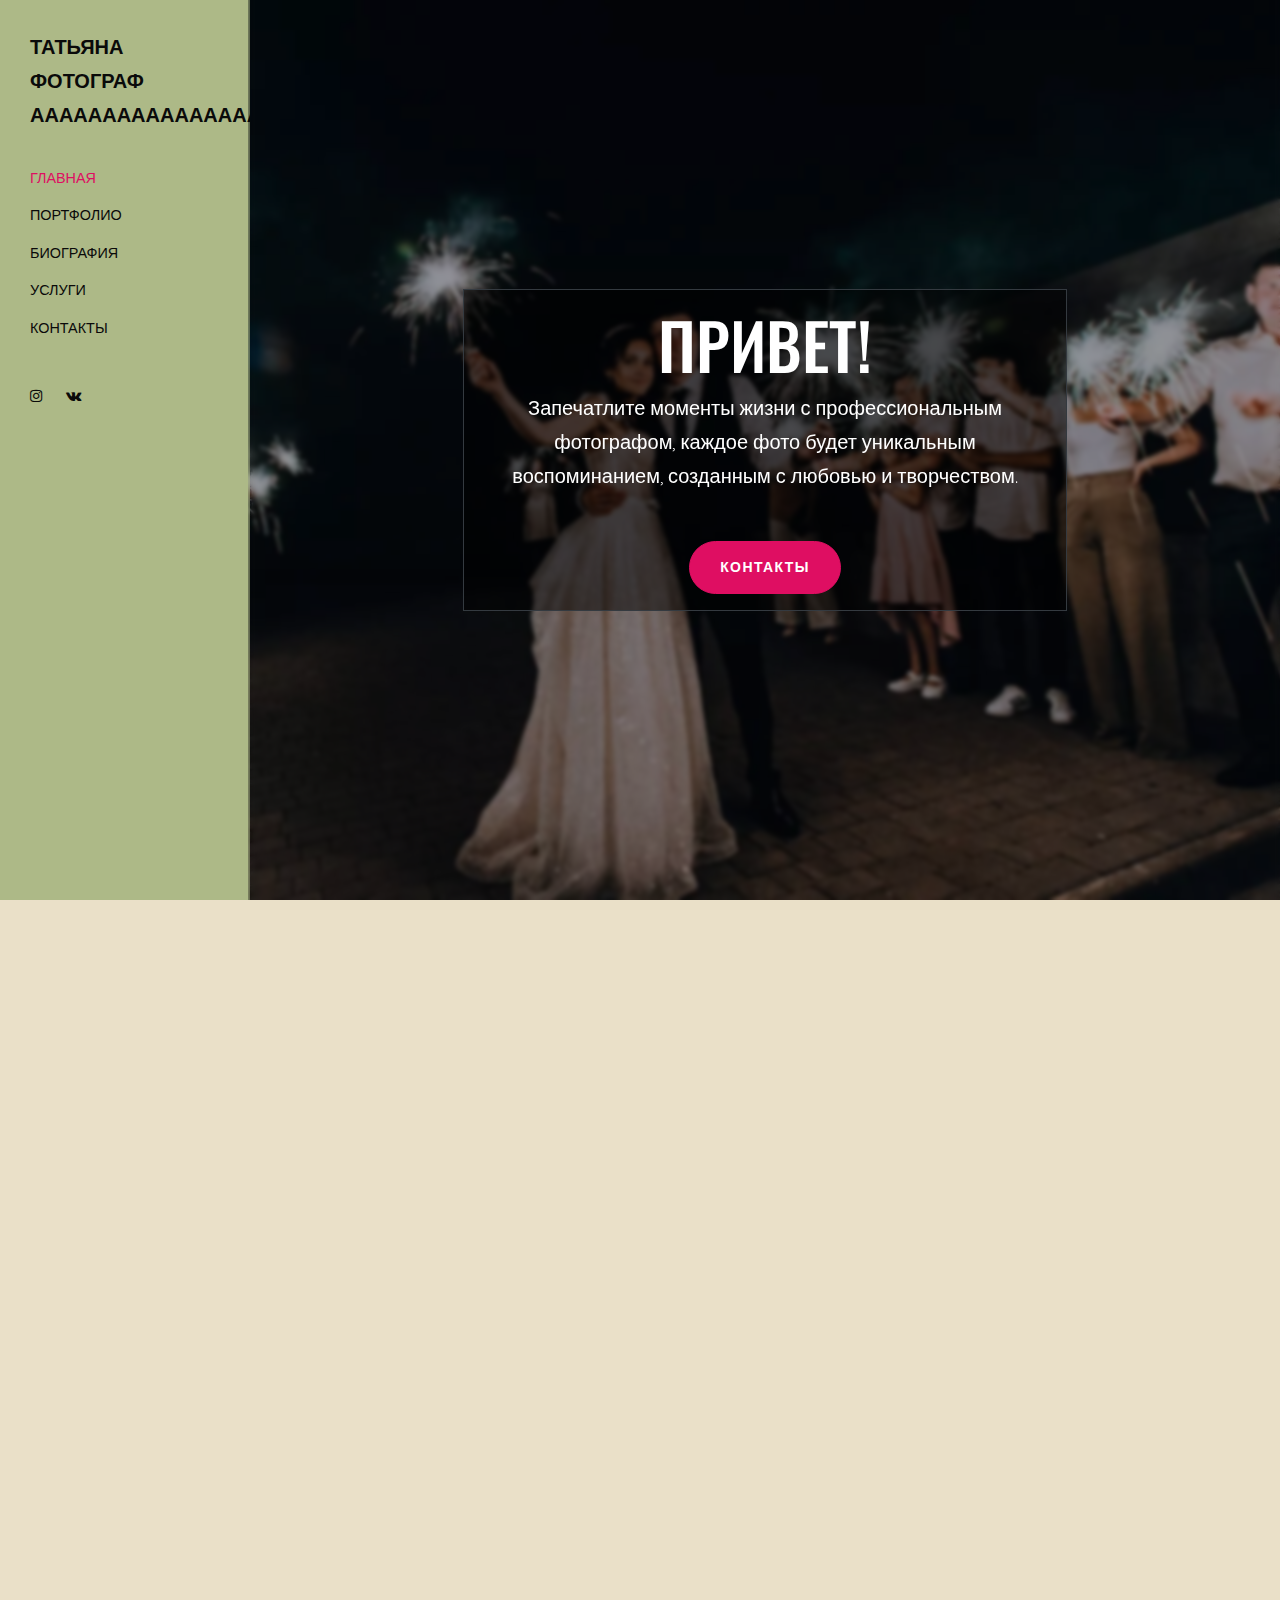
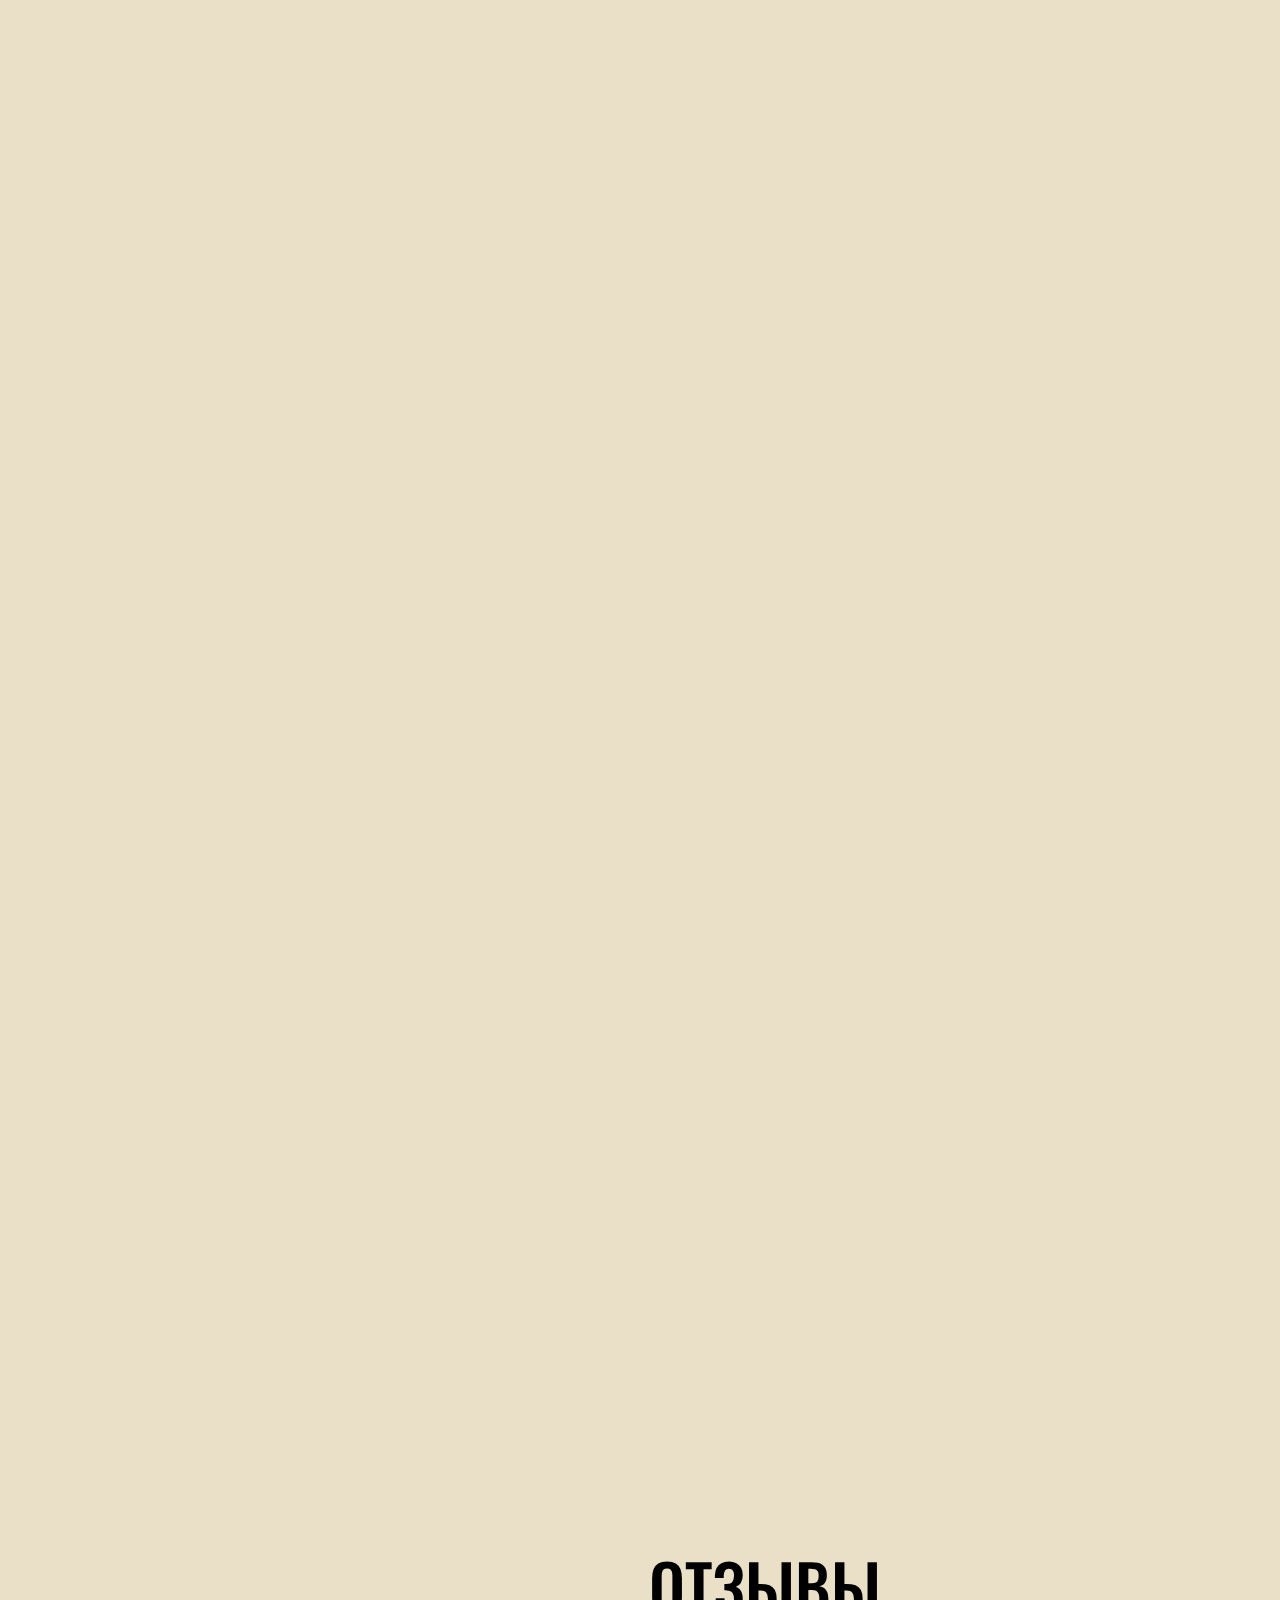
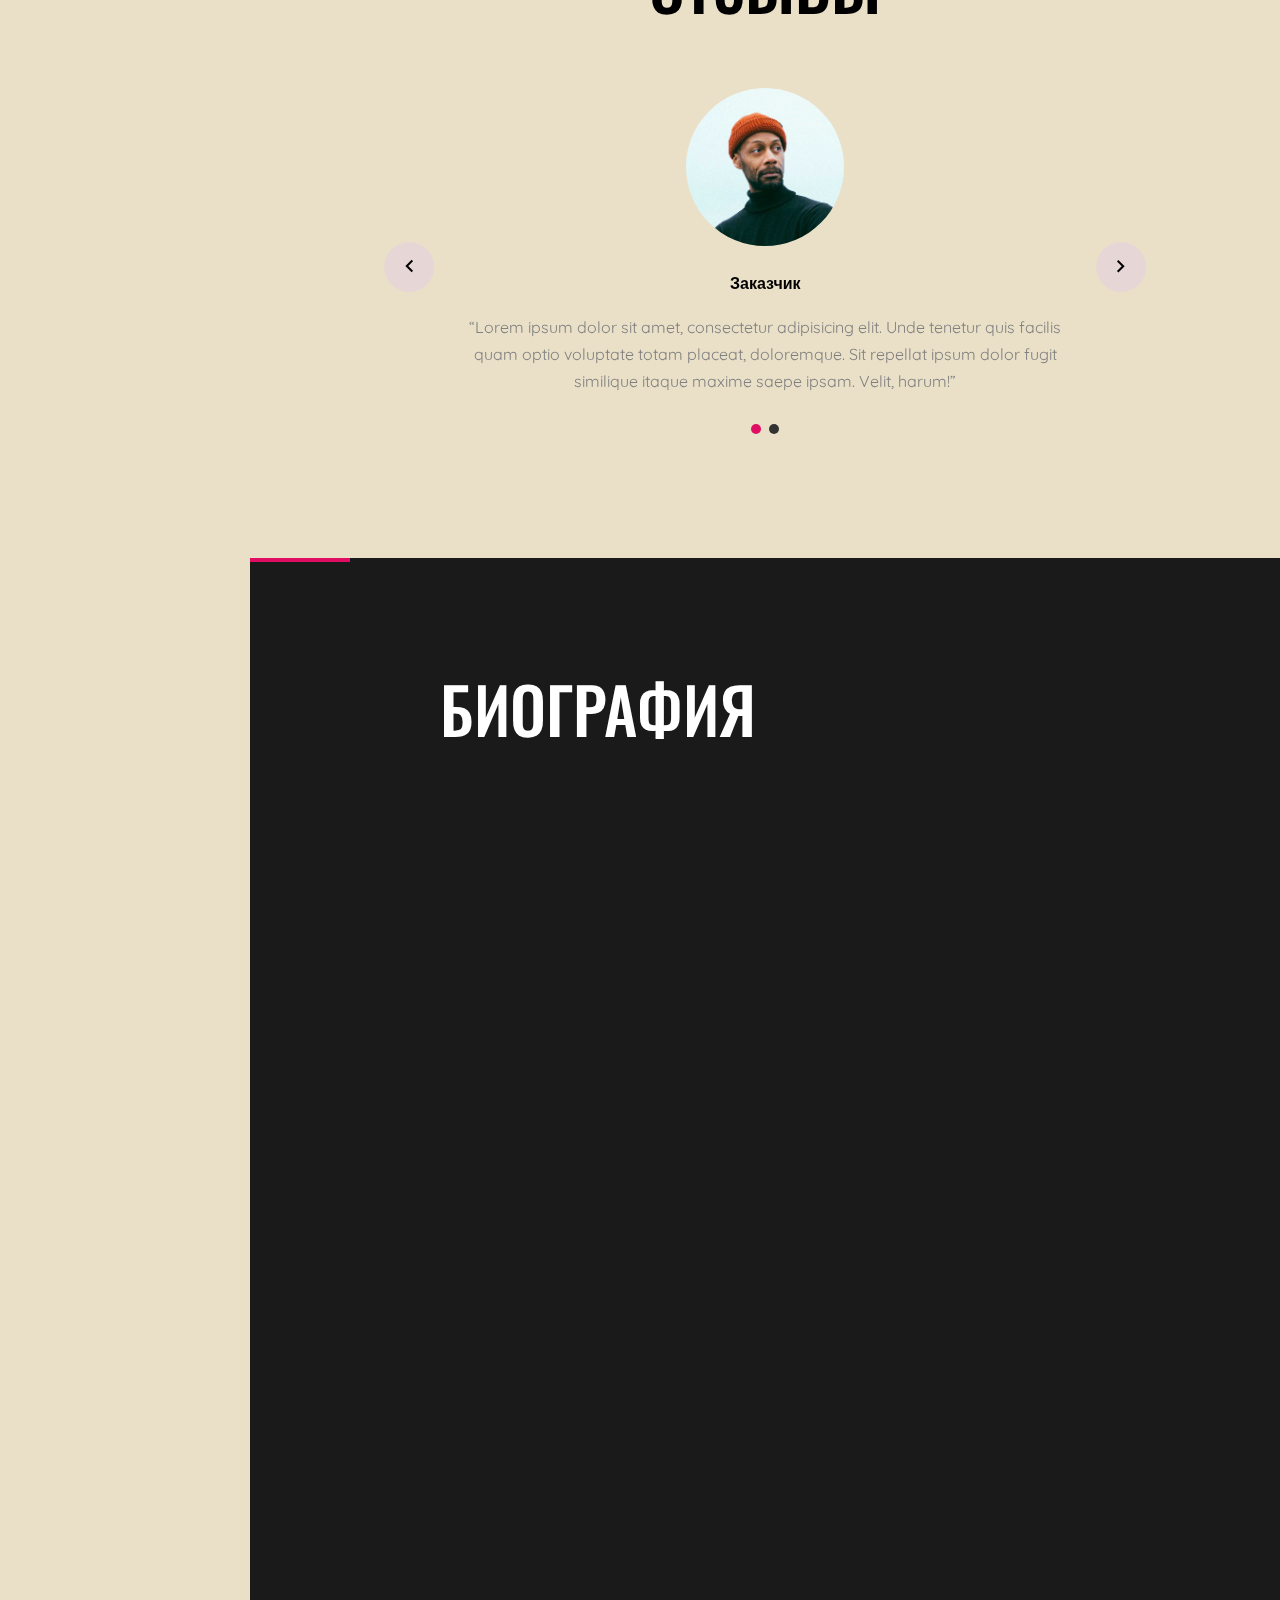
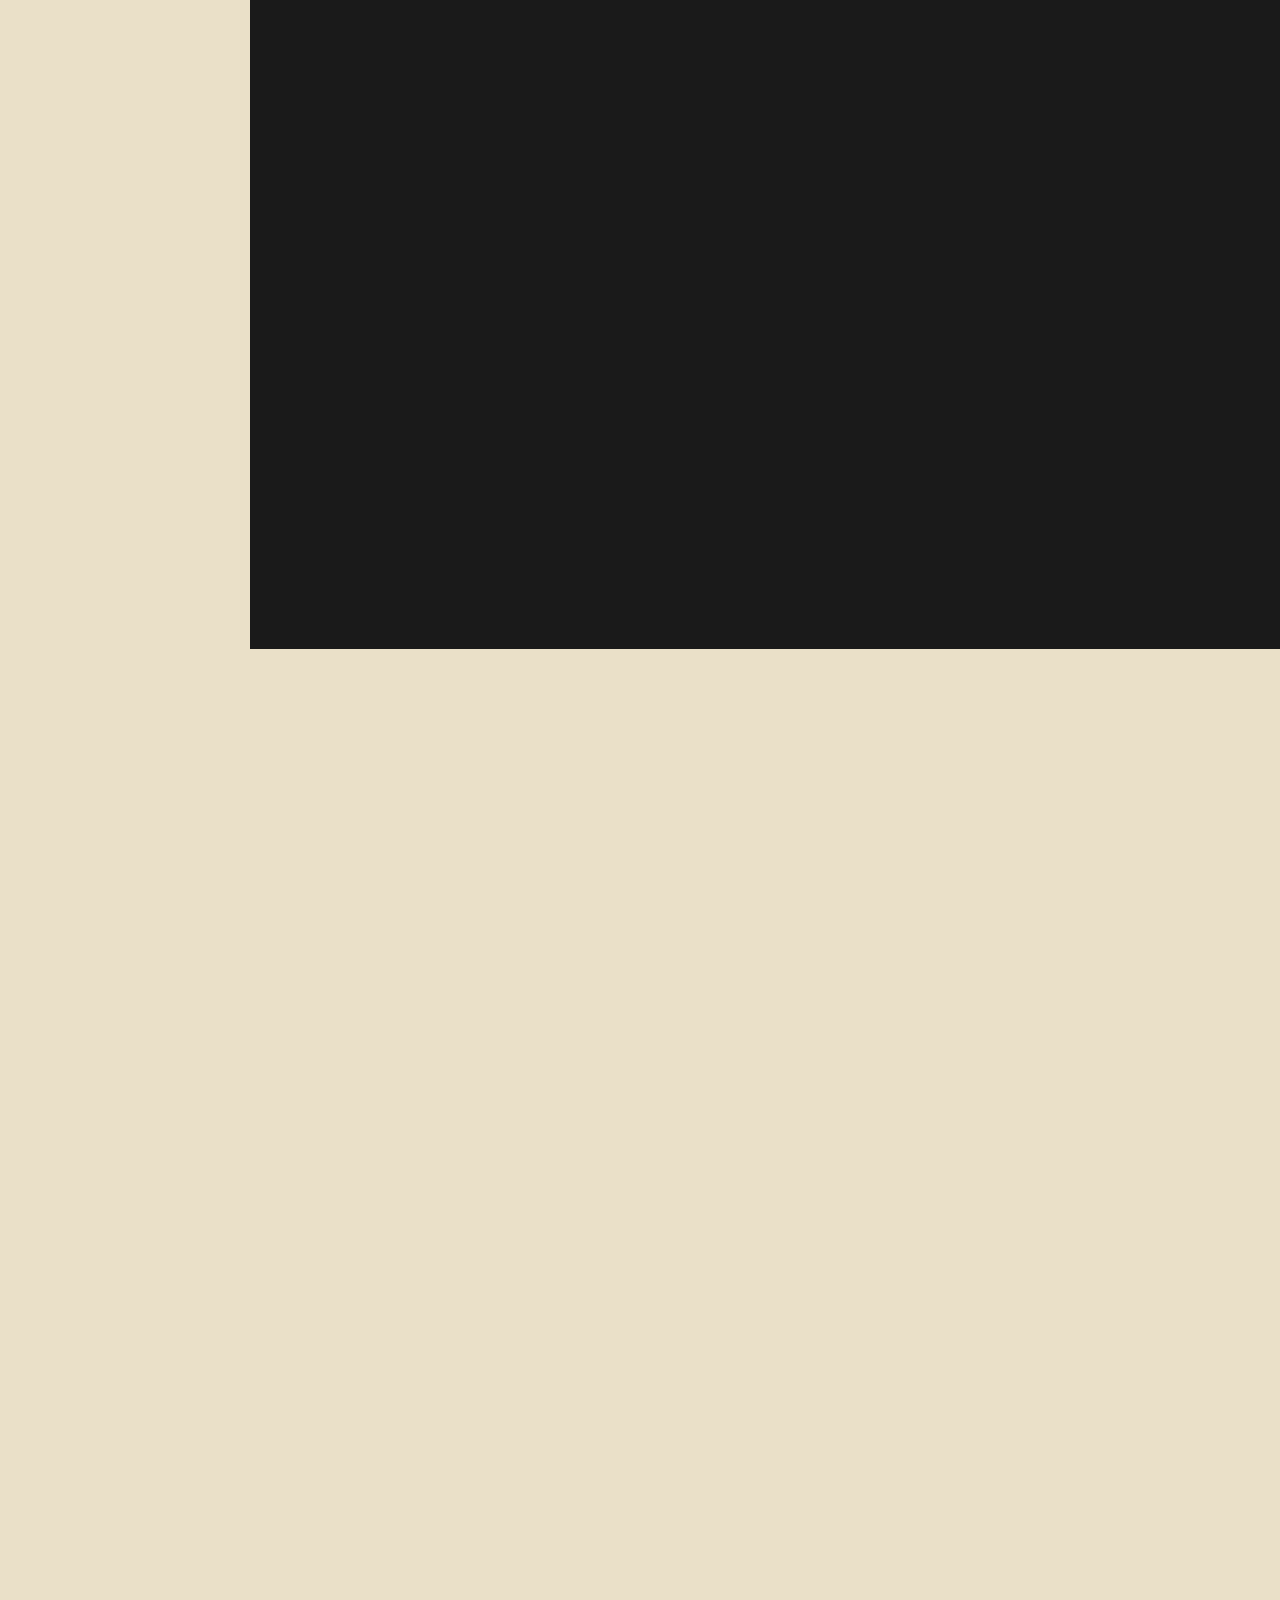
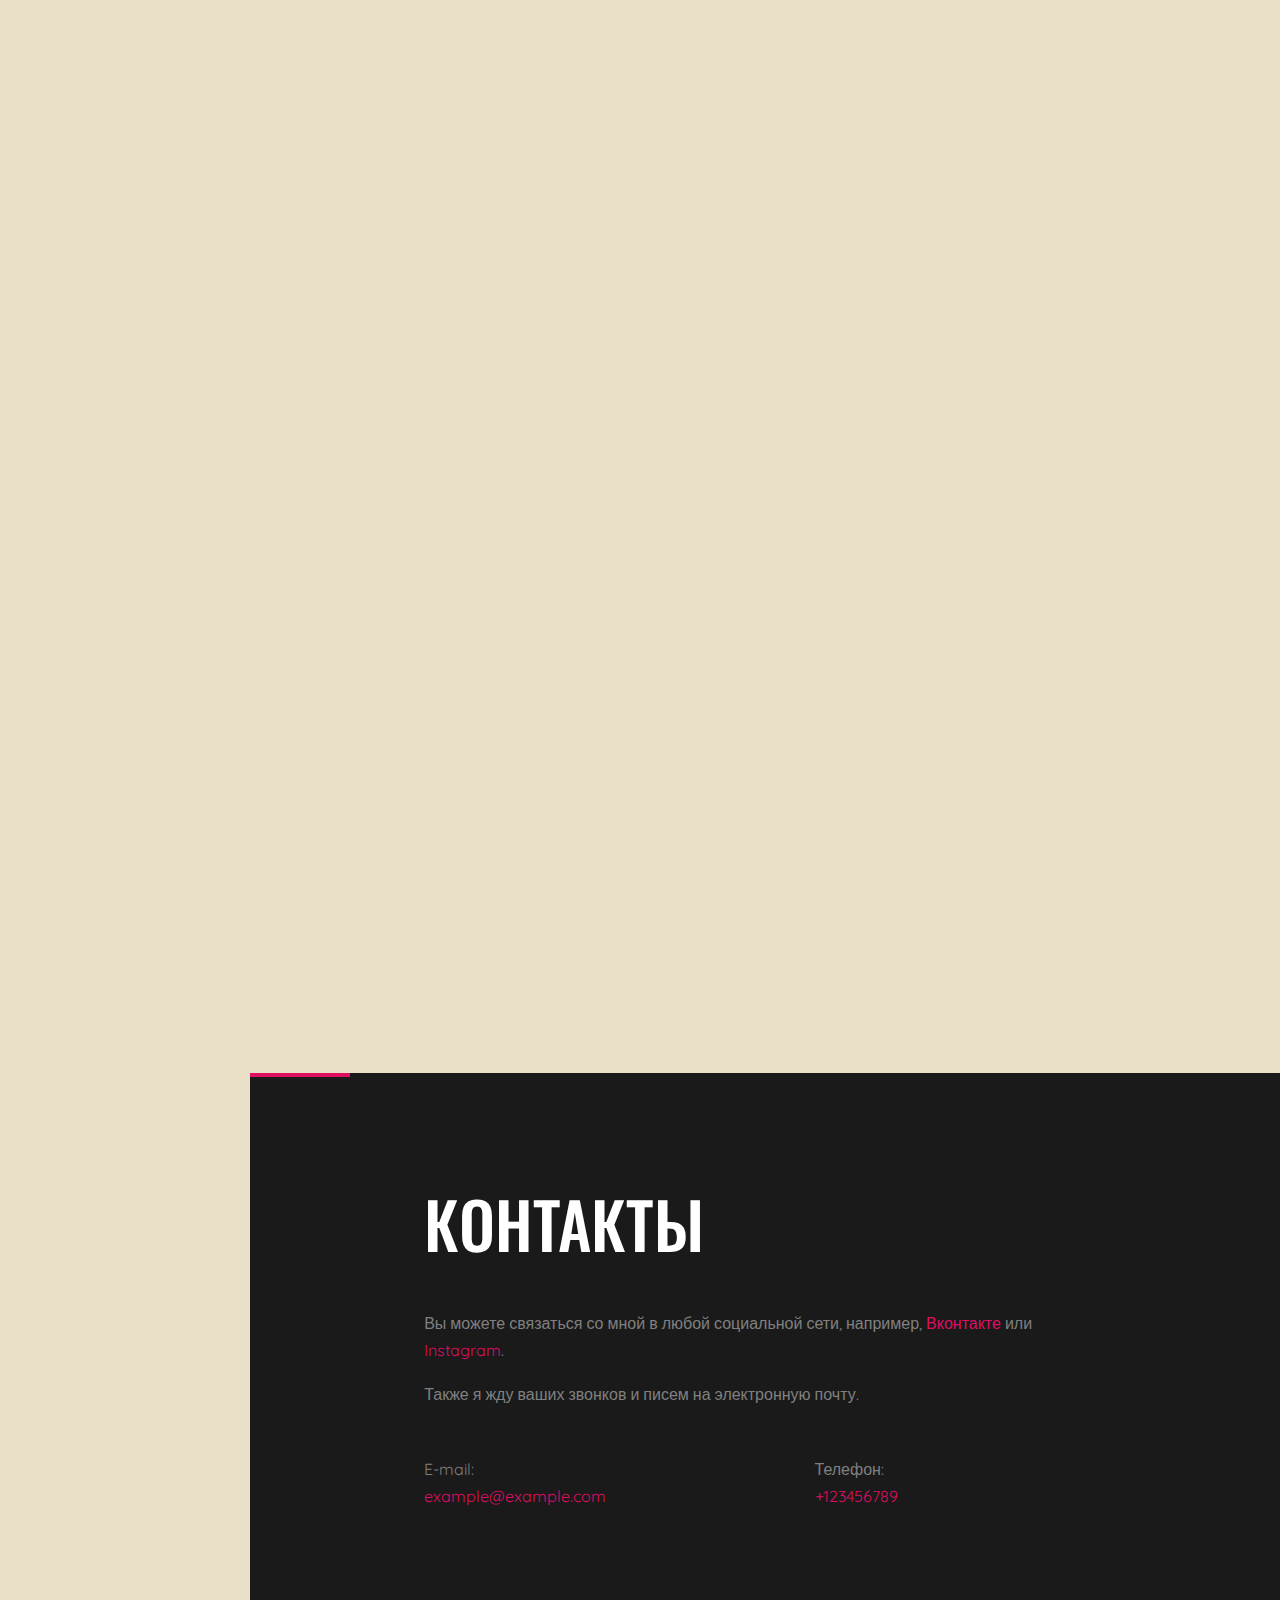
==== commit 3ef5fec9: "АААААААААААААААААААААА" ====
--- a/index.html
+++ b/index.html
@@ -45,7 +45,7 @@
 
   <header class="header-bar d-flex d-lg-block align-items-center site-navbar-target" data-aos="fade-right">
     <div class="site-logo">
-      <a href="index.html">Татьяна Фотограф</a>
+      <a href="index.html">Татьяна Фотограф АААААААААААААААА</a>
     </div>
     
     <div class="d-inline-block d-lg-none ml-md-0 ml-auto py-3" style="position: relative; top: 3px;"><a href="#" class="site-menu-toggle js-menu-toggle text-black"><span class="icon-menu h3"></span></a></div>
@@ -70,7 +70,7 @@
     <section class="site-section-hero bg-image" style="background-image: url('images/img_9.jpg');"  data-stellar-background-ratio="0.5" id="section-home">
         <div class="row justify-content-center align-items-center" data-aos="fade-up">
           <div class="col-md-7 text-center border border-dark">
-            <h1 class="text-white heading text-uppercase" data-aos="fade-up">Привет!</h1>
+            <h1 class="text-white heading text-uppercase mt-3" data-aos="fade-up">Привет!</h1>
             <p class="lead text-white mb-5 ml-3 mr-3" data-aos="fade-up" data-aos-delay="100">Запечатлите моменты жизни с профессиональным фотографом, каждое фото будет уникальным воспоминанием, созданным с любовью и творчеством.</p>
             <p data-aos="fade-up" data-aos-delay="100"><a href="#section-contact" class="btn btn-primary btn-md smoothscroll">Контакты</a></p>
           </div>
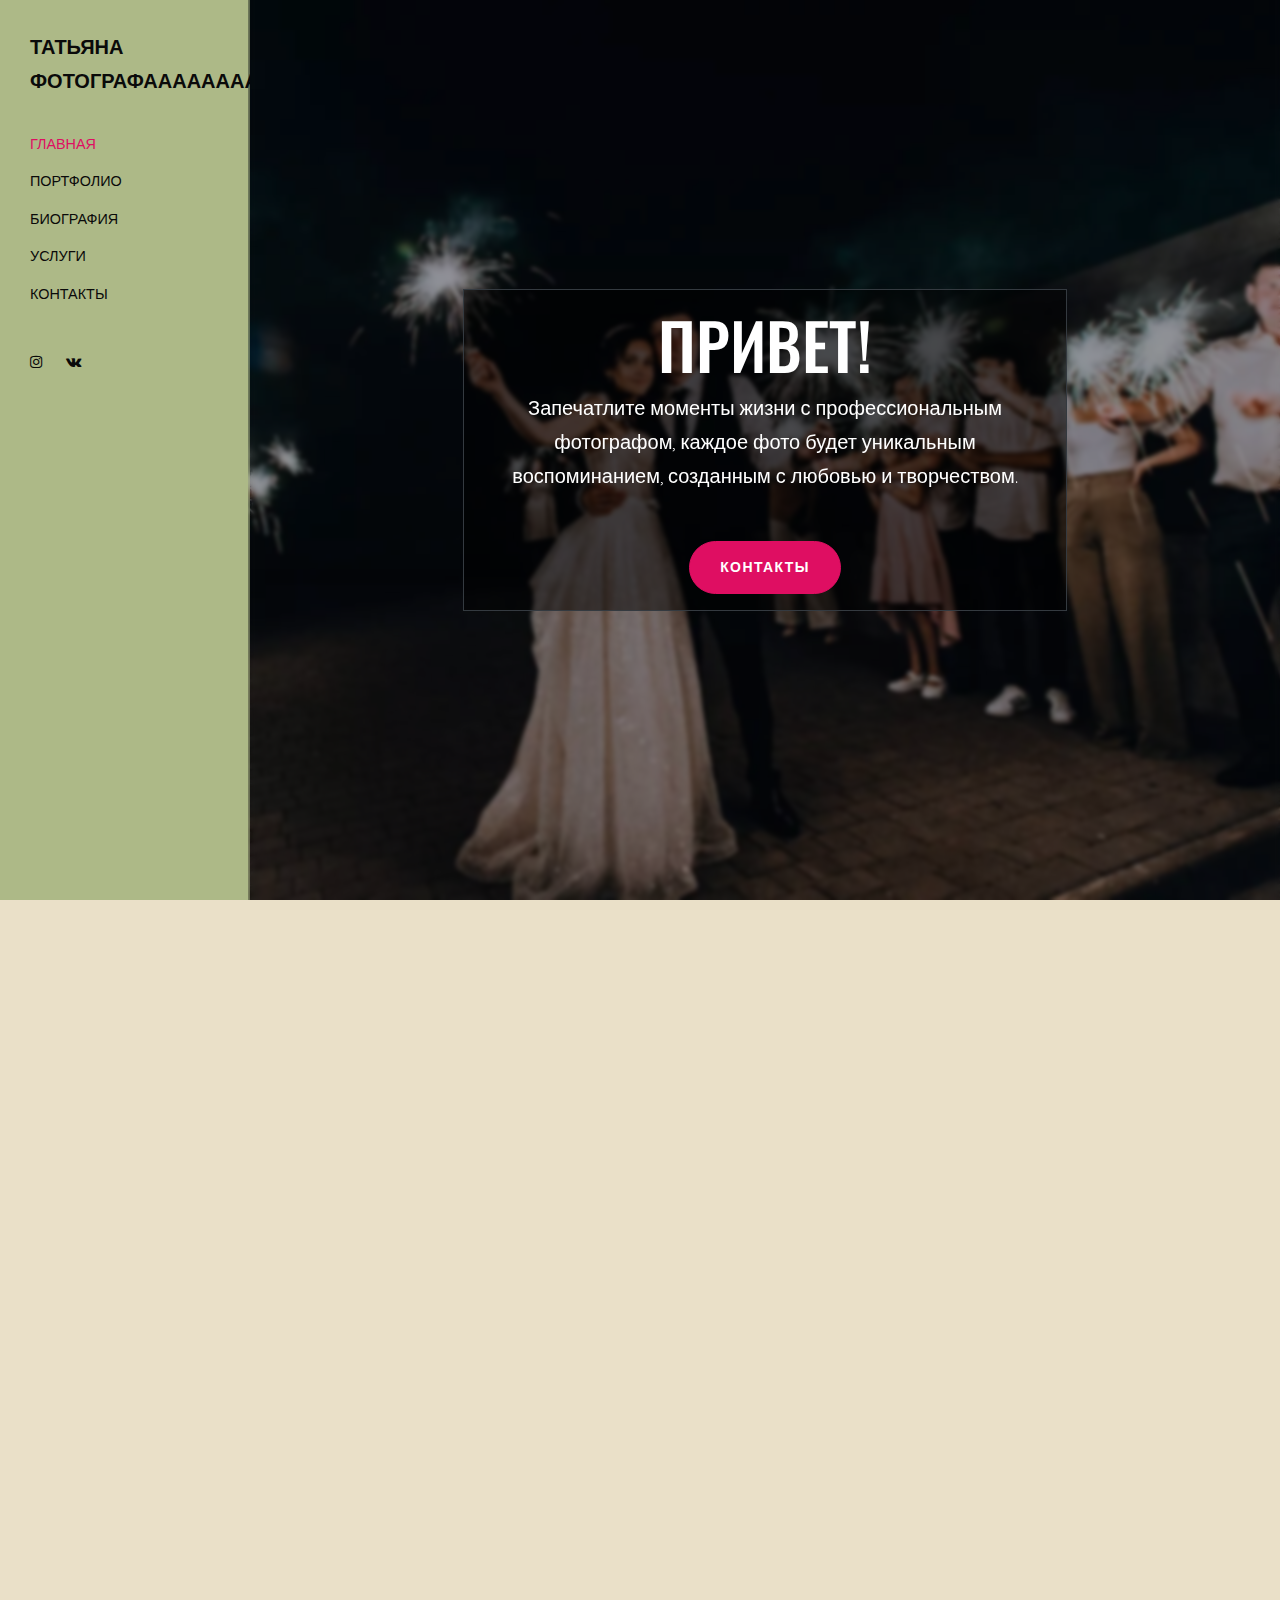
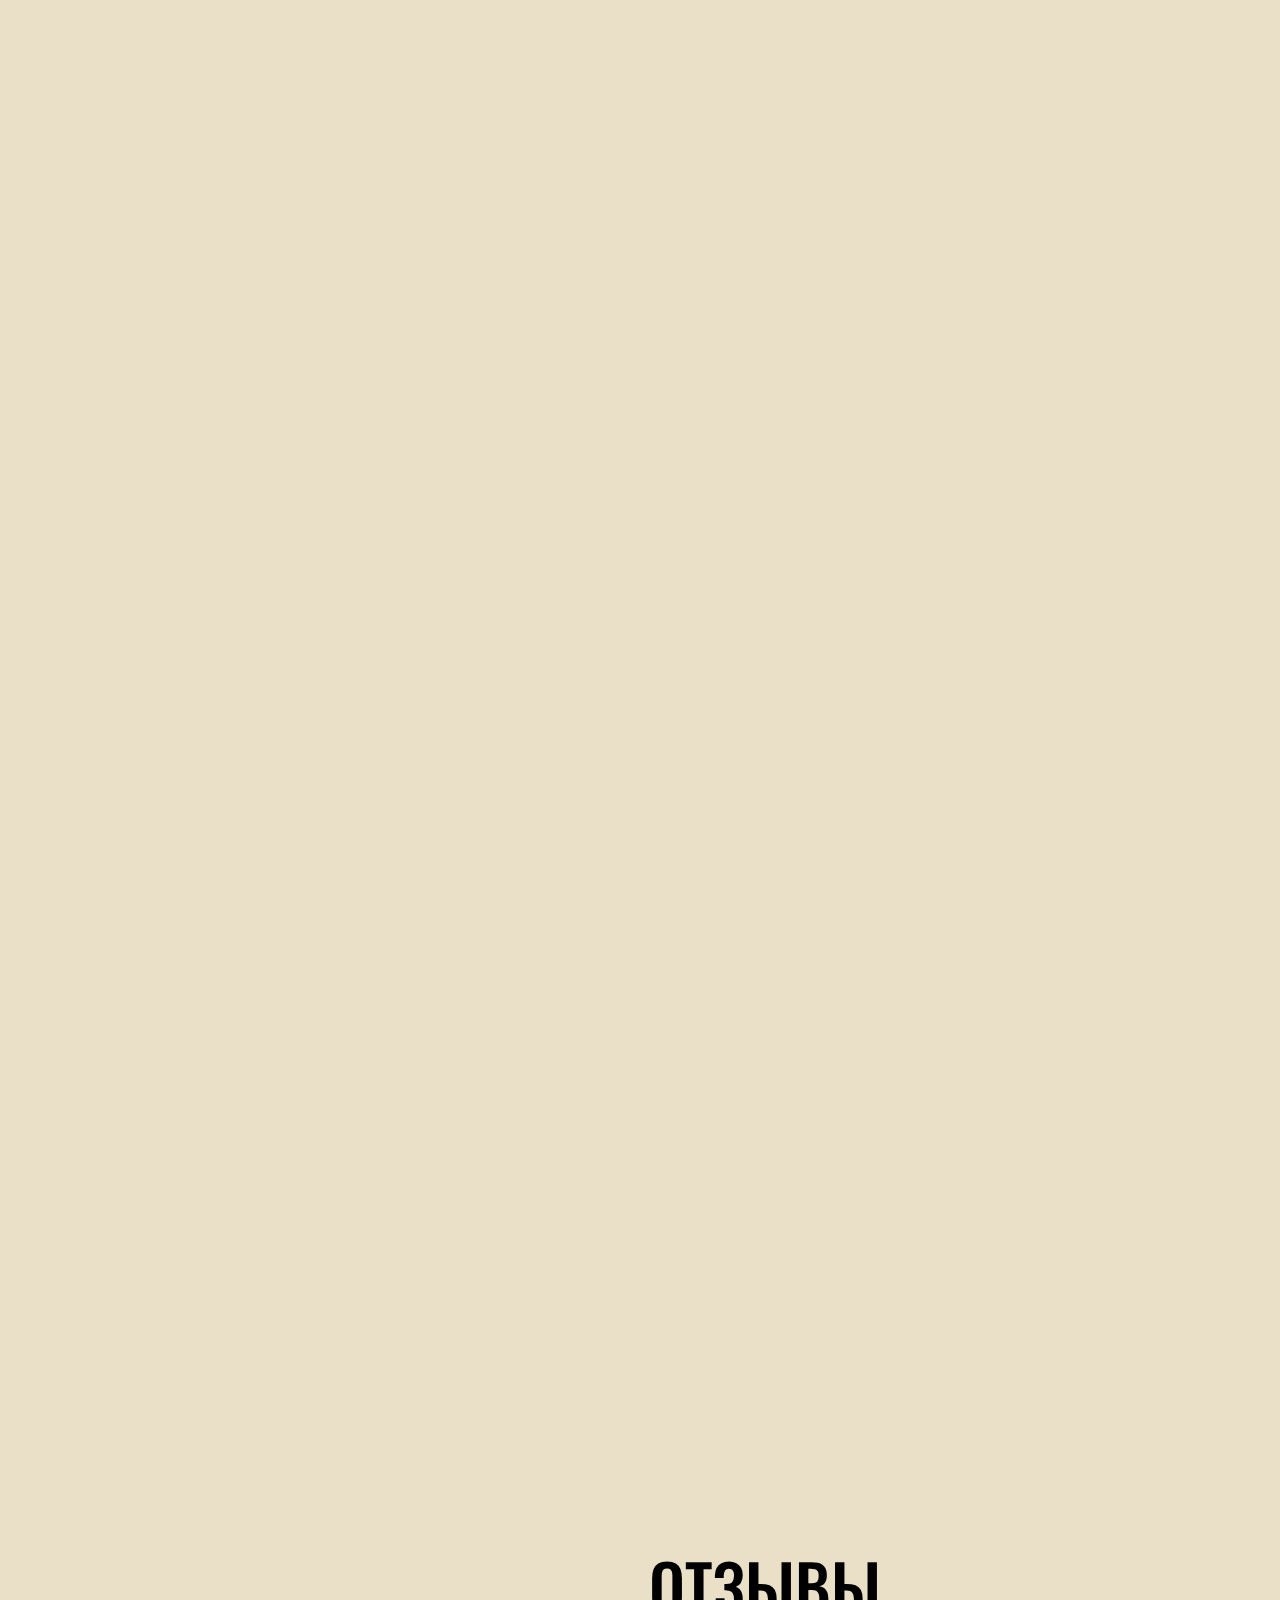
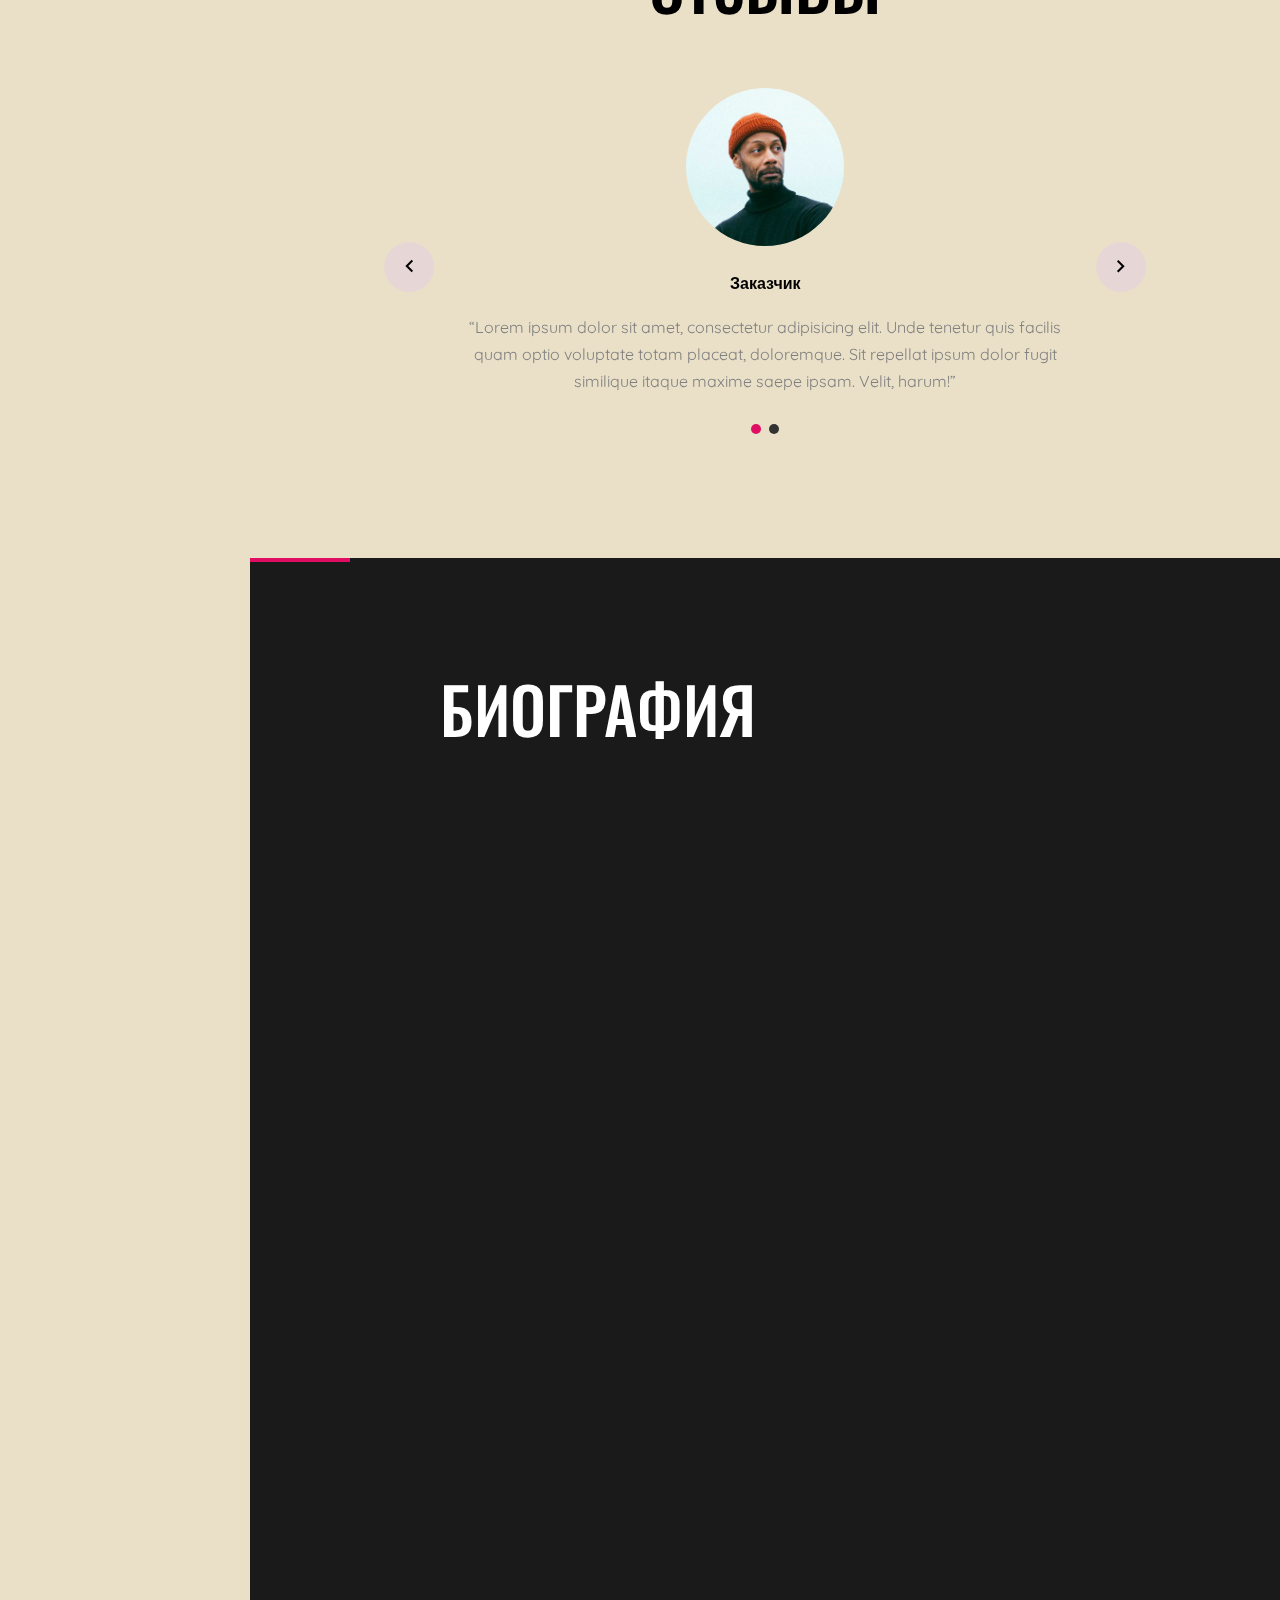
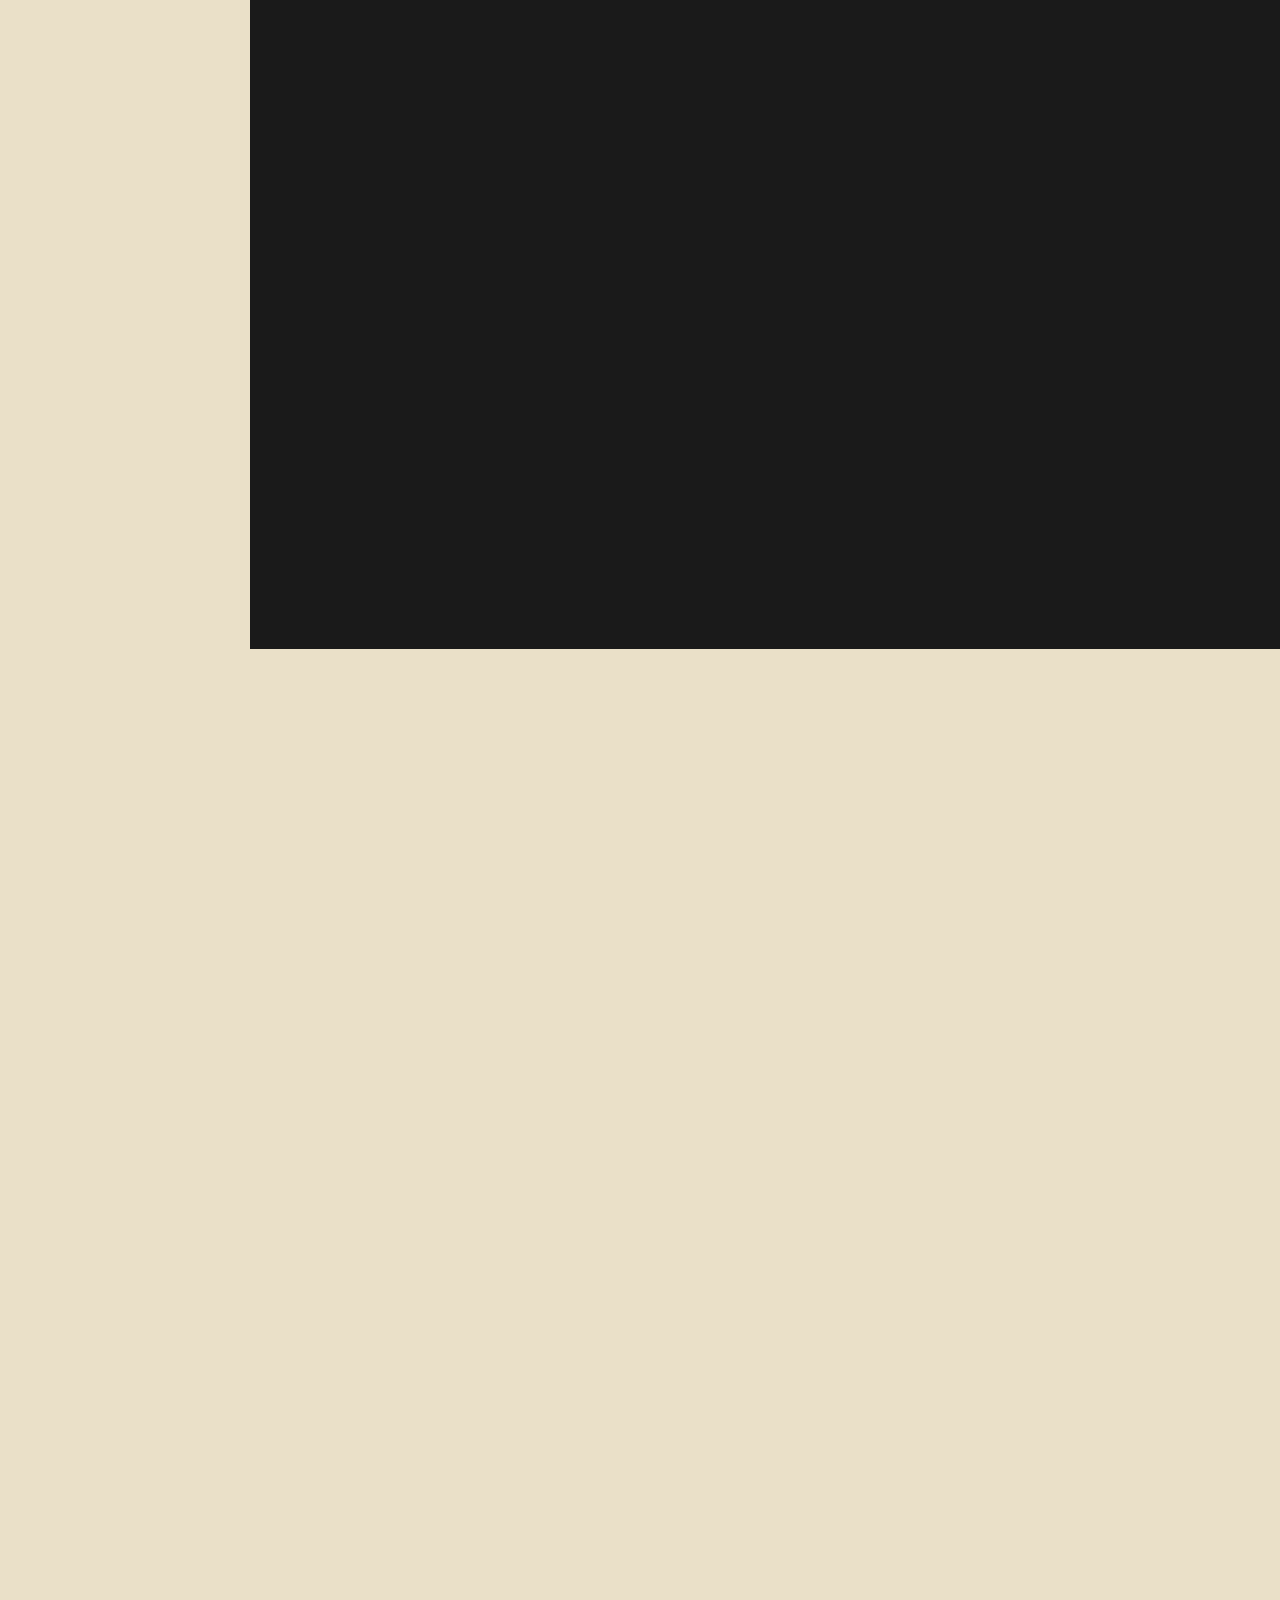
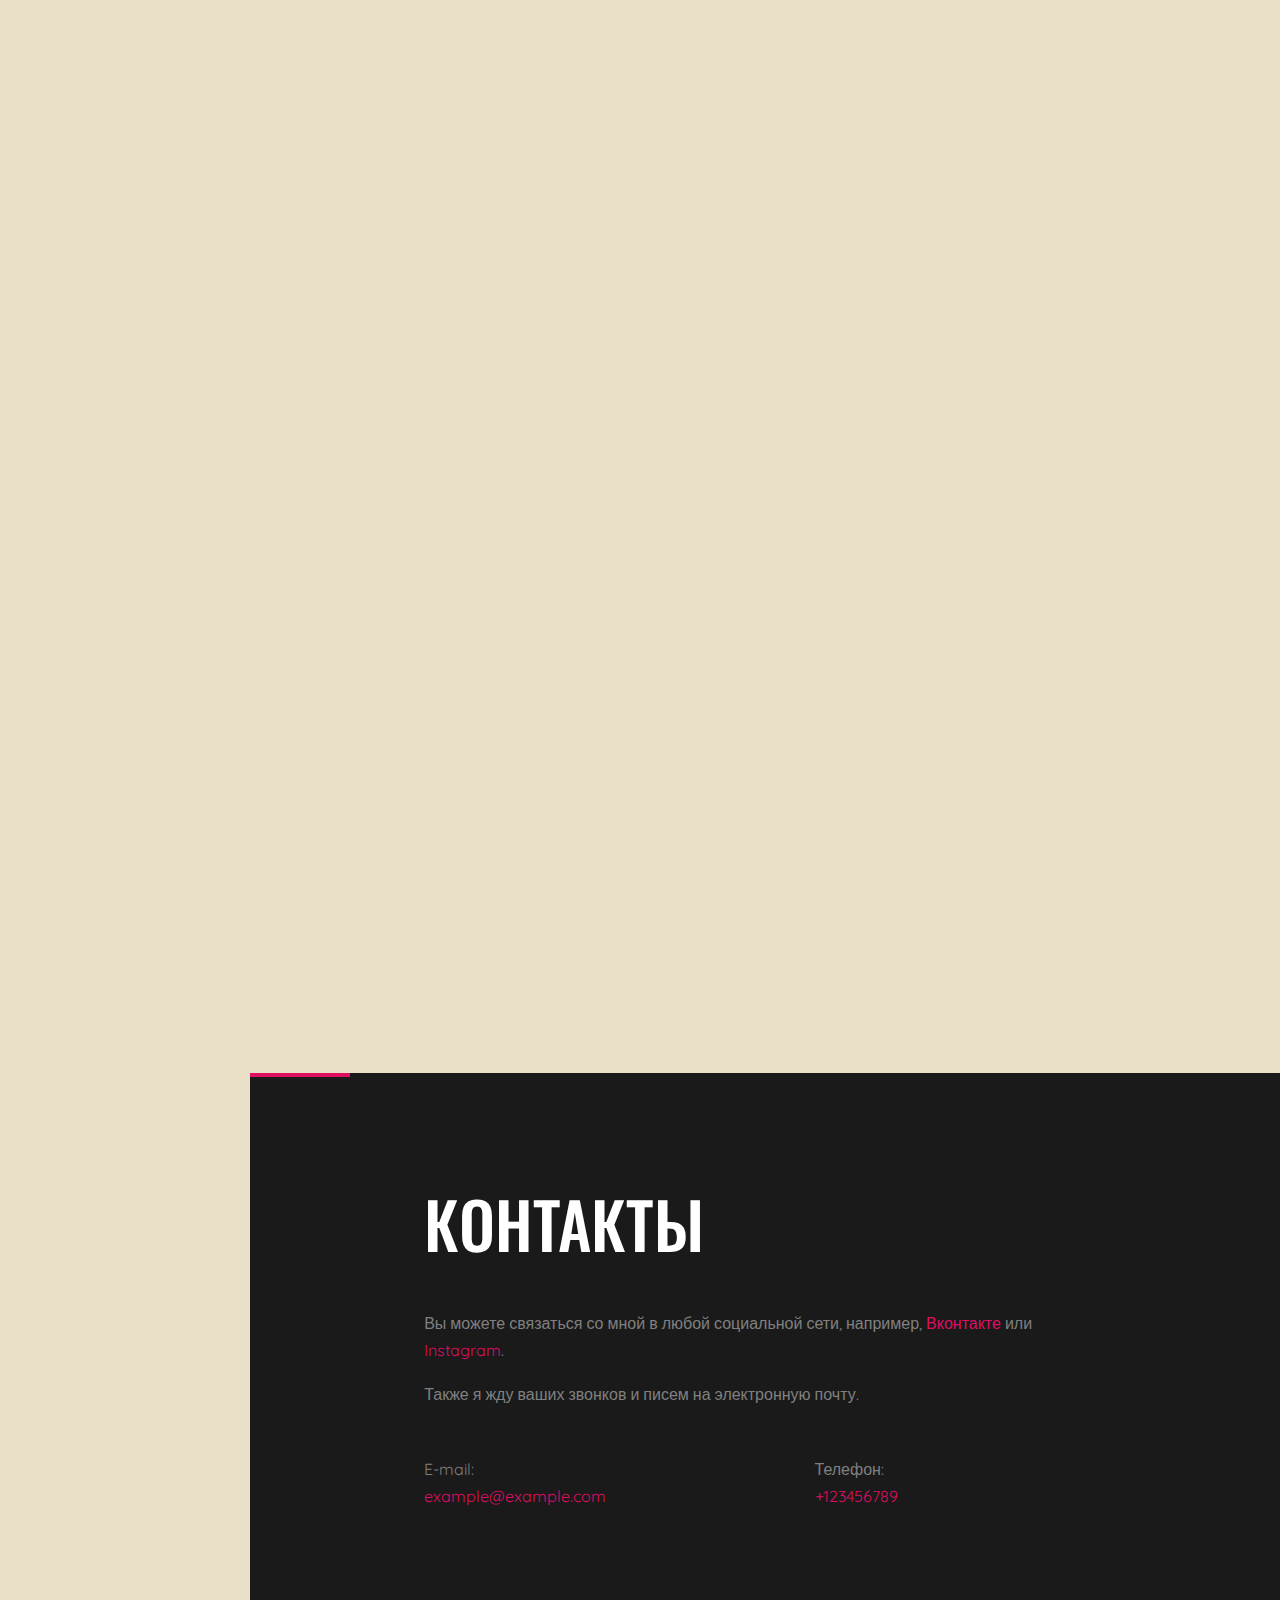
==== commit bb1d5a20: "Update index.html" ====
--- a/index.html
+++ b/index.html
@@ -45,7 +45,7 @@
 
   <header class="header-bar d-flex d-lg-block align-items-center site-navbar-target" data-aos="fade-right">
     <div class="site-logo">
-      <a href="index.html">Татьяна Фотограф АААААААААААААААА</a>
+      <a href="index.html">Татьяна ФотографААААААААААААААААААААААА</a>
     </div>
     
     <div class="d-inline-block d-lg-none ml-md-0 ml-auto py-3" style="position: relative; top: 3px;"><a href="#" class="site-menu-toggle js-menu-toggle text-black"><span class="icon-menu h3"></span></a></div>
